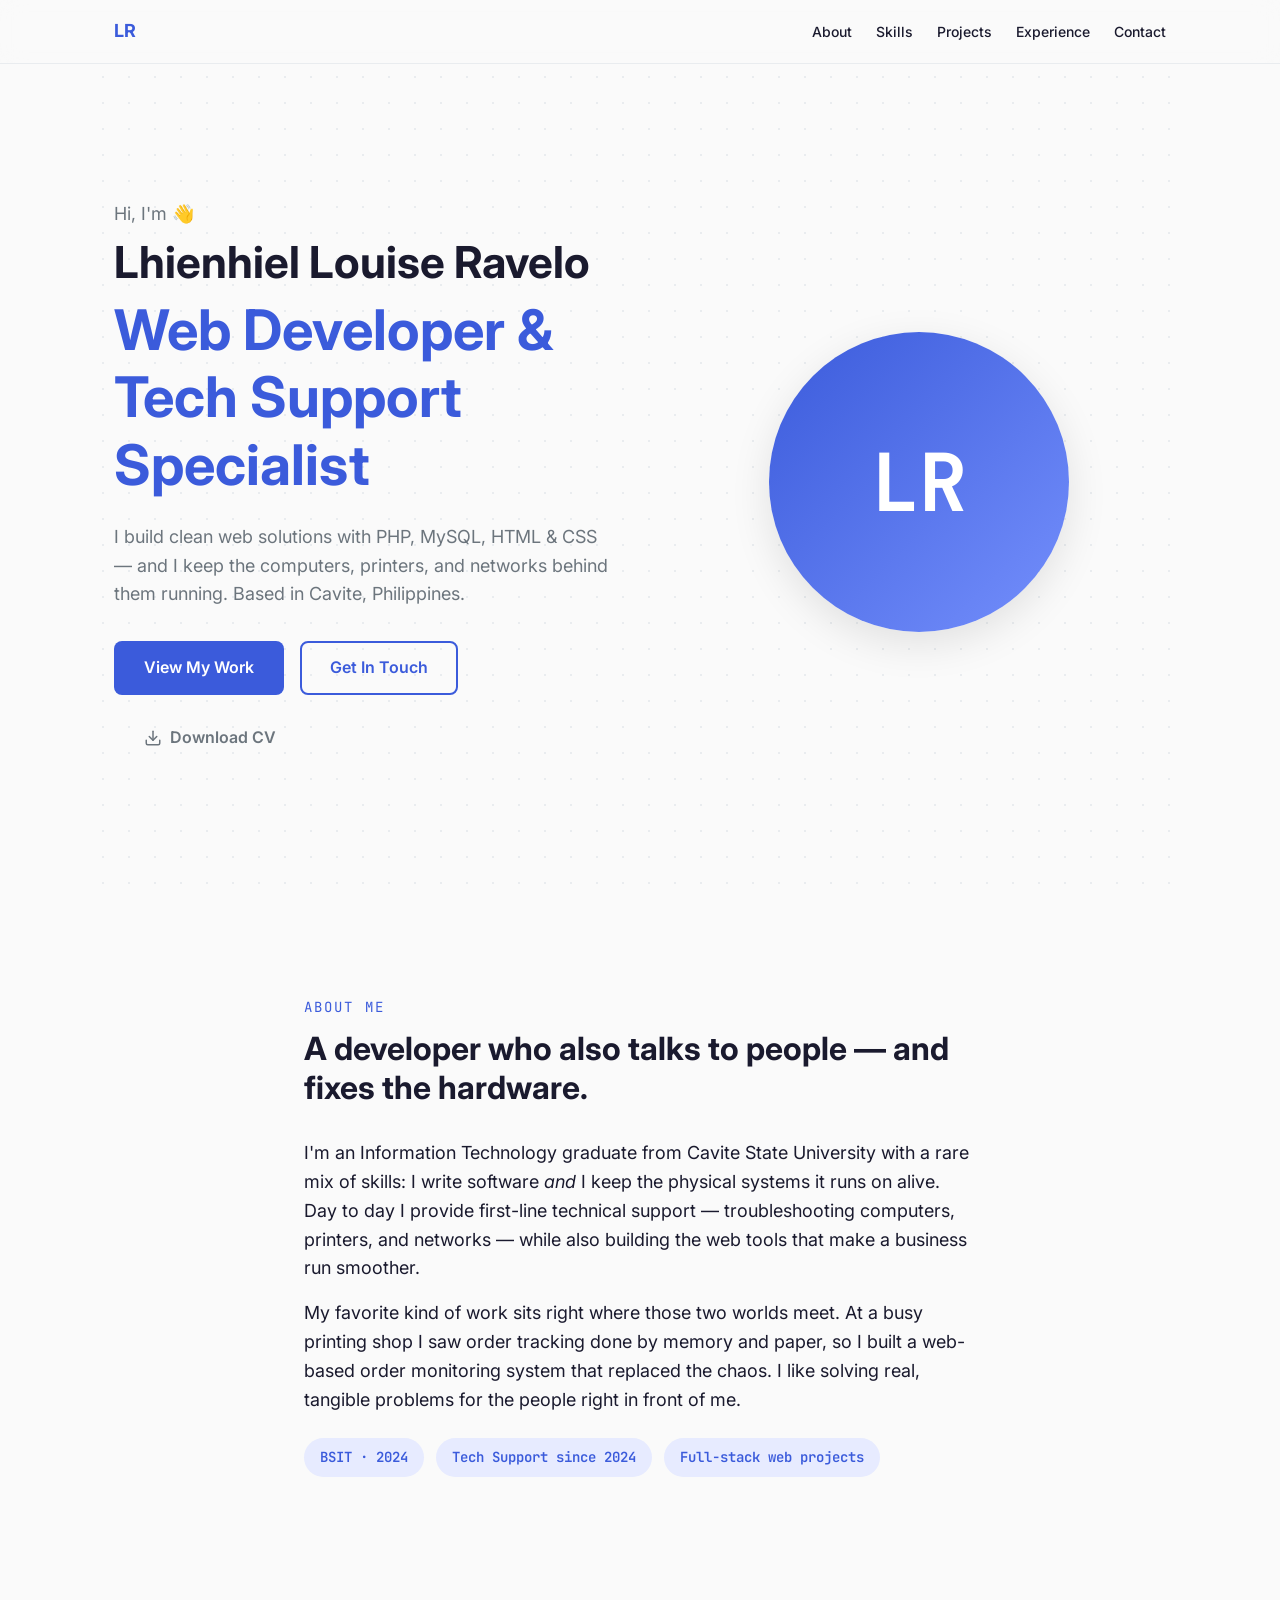
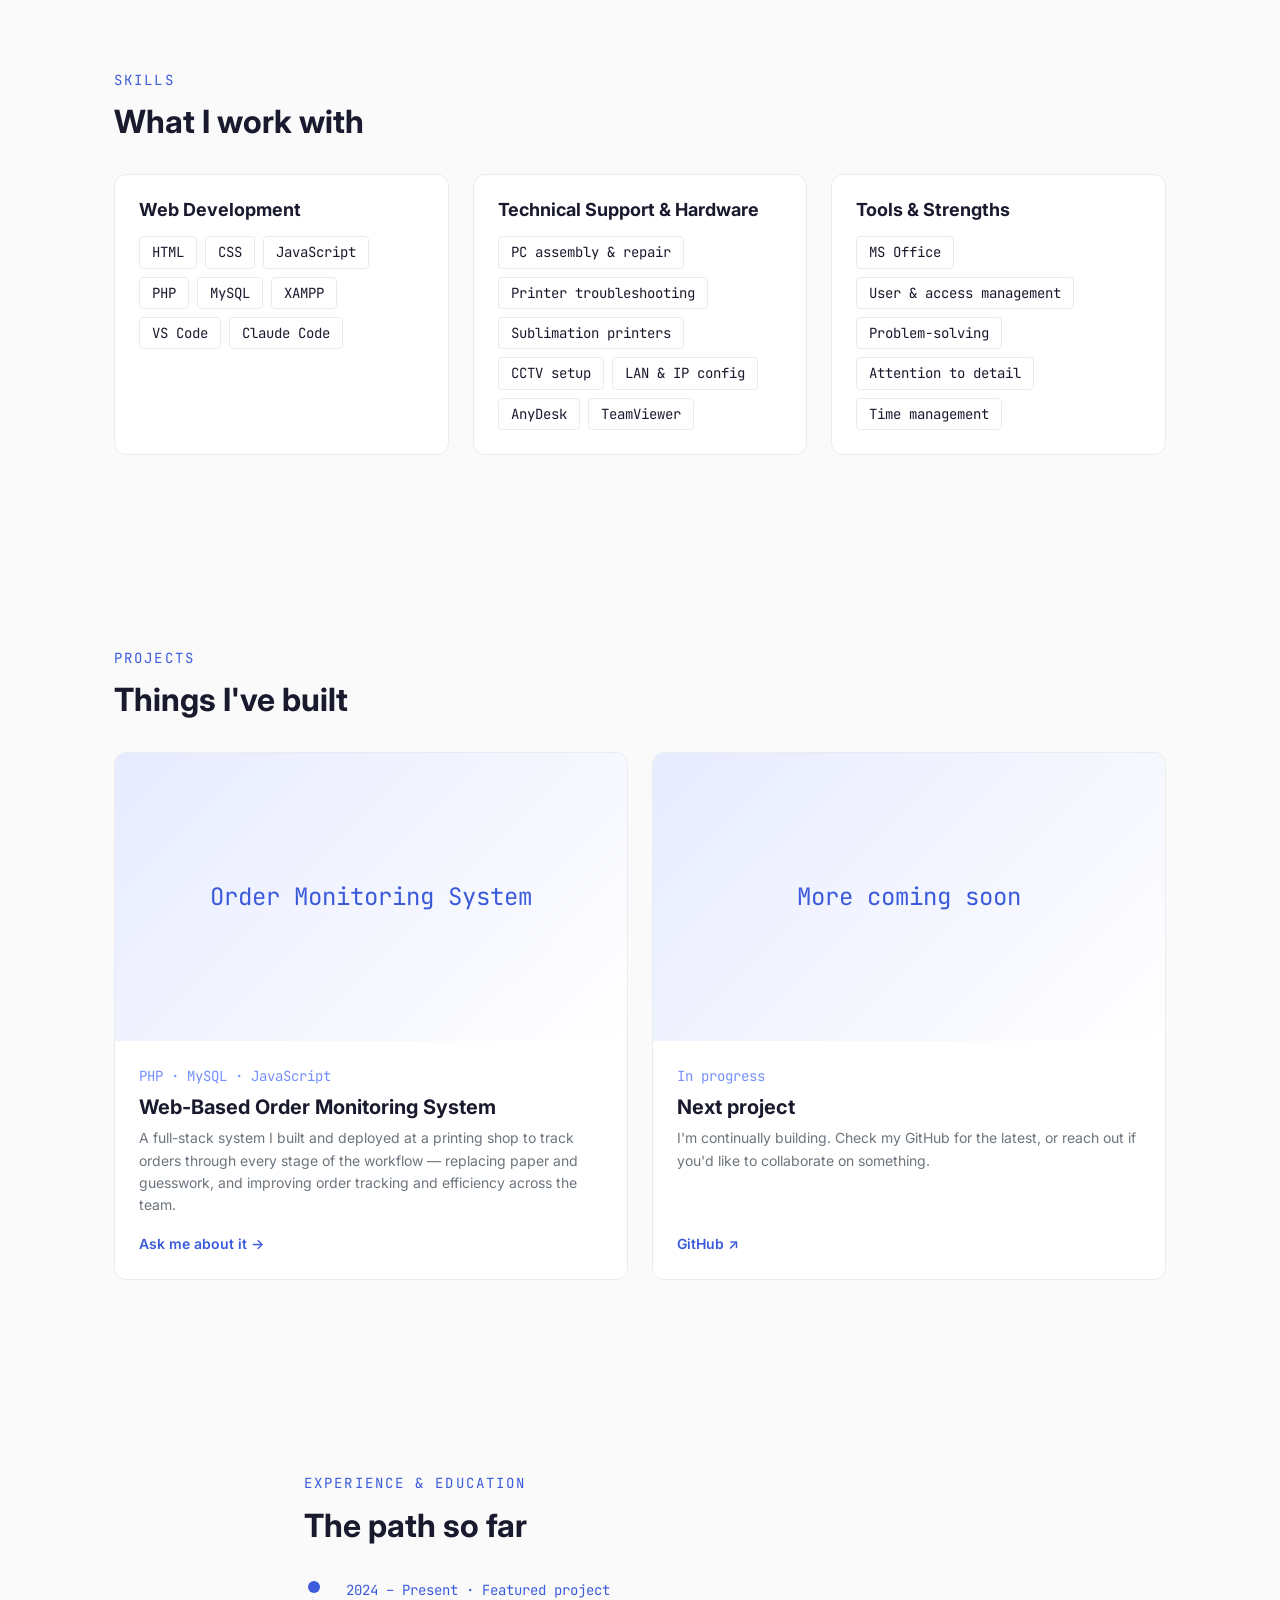
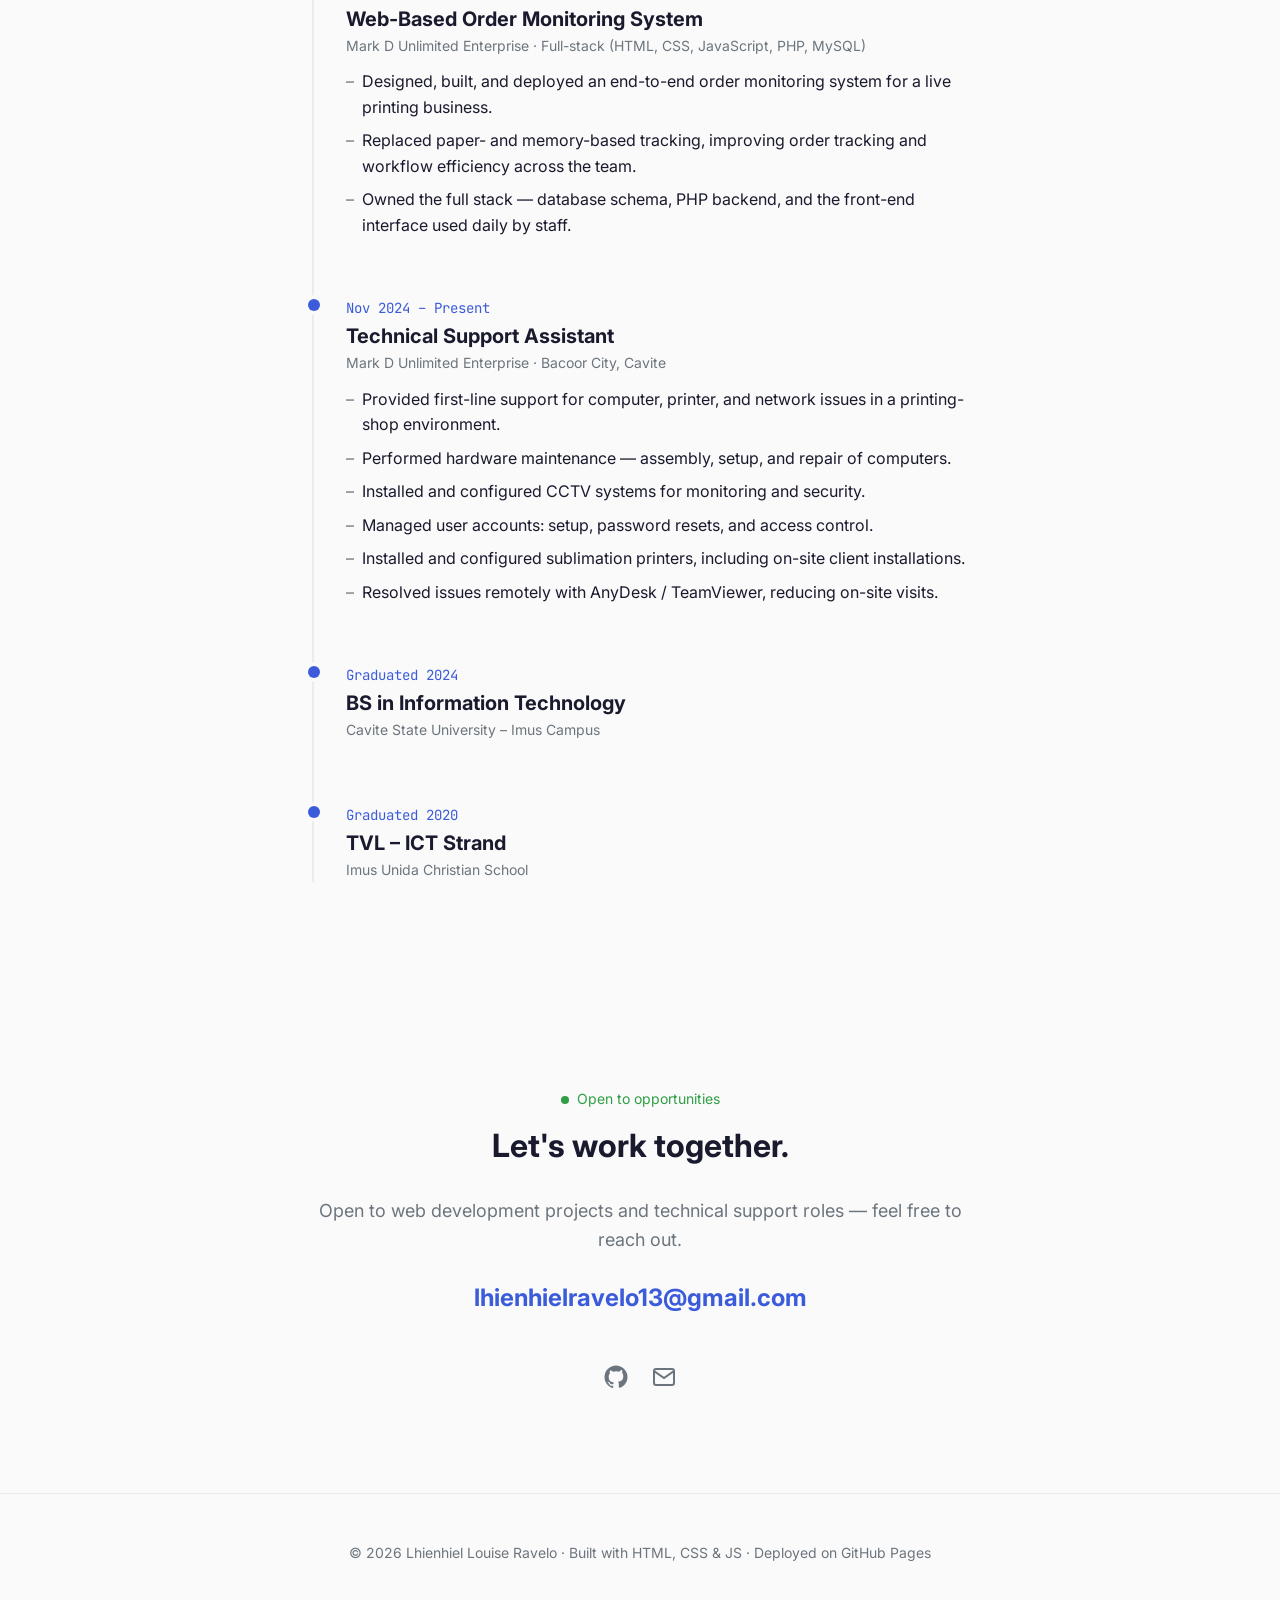
==== index.html @ b1a90b69 "Attribute OMS project to Mark D Unlimited; 'Featured' label" ====
<!DOCTYPE html>
<html lang="en">
<head>
  <meta charset="UTF-8" />
  <meta name="viewport" content="width=device-width, initial-scale=1.0" />
  <title>Lhienhiel Louise Ravelo — Web Developer &amp; Tech Support Specialist</title>
  <meta name="description" content="Lhienhiel Louise Ravelo — IT graduate, web developer, and technical support specialist based in Bacoor City, Cavite. I build web solutions with PHP &amp; MySQL and keep the hardware behind them running." />

  <!-- Open Graph -->
  <meta property="og:title" content="Lhienhiel Louise Ravelo — Web Developer &amp; Tech Support Specialist" />
  <meta property="og:description" content="I build clean web solutions with PHP &amp; MySQL — and fix the machines they run on." />
  <meta property="og:type" content="website" />

  <link rel="preconnect" href="https://fonts.googleapis.com" />
  <link rel="preconnect" href="https://fonts.gstatic.com" crossorigin />
  <link href="https://fonts.googleapis.com/css2?family=Inter:wght@400;500;600;700&family=JetBrains+Mono:wght@400;500&display=swap" rel="stylesheet" />

  <link rel="stylesheet" href="css/tokens.css" />
  <link rel="stylesheet" href="css/base.css" />
  <link rel="stylesheet" href="css/layout.css" />
  <link rel="stylesheet" href="css/components.css" />
</head>
<body>

  <!-- ============ NAV ============ -->
  <nav class="nav">
    <div class="container nav__inner">
      <a href="#top" class="nav__logo">LR</a>
      <button class="nav__toggle" aria-label="Toggle menu">&#9776;</button>
      <ul class="nav__links">
        <li><a href="#about">About</a></li>
        <li><a href="#skills">Skills</a></li>
        <li><a href="#projects">Projects</a></li>
        <li><a href="#experience">Experience</a></li>
        <li><a href="#contact">Contact</a></li>
      </ul>
    </div>
  </nav>

  <!-- ============ HERO ============ -->
  <header id="top">
    <div class="container hero">
      <div class="hero__text reveal">
        <p class="hero__greeting">Hi, I'm 👋</p>
        <h1 class="hero__name">Lhienhiel Louise Ravelo</h1>
        <h2 class="hero__role">Web Developer &amp; Tech Support Specialist</h2>
        <p class="hero__desc">
          I build clean web solutions with PHP, MySQL, HTML &amp; CSS — and I keep the
          computers, printers, and networks behind them running. Based in Cavite, Philippines.
        </p>
        <div class="hero__cta">
          <a href="#projects" class="btn btn--primary">View My Work</a>
          <a href="#contact" class="btn btn--secondary">Get In Touch</a>
          <a href="assets/Ravelo_CV.pdf" class="btn btn--ghost" download>
            <svg viewBox="0 0 24 24" width="18" height="18" fill="none" stroke="currentColor" stroke-width="2" stroke-linecap="round" stroke-linejoin="round" aria-hidden="true"><path d="M21 15v4a2 2 0 0 1-2 2H5a2 2 0 0 1-2-2v-4"/><polyline points="7 10 12 15 17 10"/><line x1="12" y1="15" x2="12" y2="3"/></svg>
            Download CV
          </a>
        </div>
      </div>
      <div class="hero__visual reveal">
        <div class="avatar" aria-hidden="true">LR</div>
      </div>
    </div>
  </header>

  <!-- ============ ABOUT ============ -->
  <section id="about" class="about">
    <div class="container container--narrow reveal">
      <span class="section-label">About Me</span>
      <h2 class="section-title">A developer who also talks to people — and fixes the hardware.</h2>
      <p>
        I'm an Information Technology graduate from Cavite State University with a rare mix of skills:
        I write software <em>and</em> I keep the physical systems it runs on alive. Day to day I provide
        first-line technical support — troubleshooting computers, printers, and networks — while also
        building the web tools that make a business run smoother.
      </p>
      <p>
        My favorite kind of work sits right where those two worlds meet. At a busy printing shop I saw order
        tracking done by memory and paper, so I built a web-based order monitoring system that replaced the
        chaos. I like solving real, tangible problems for the people right in front of me.
      </p>
      <div class="stat-row">
        <span class="stat-pill">BSIT · 2024</span>
        <span class="stat-pill">Tech Support since 2024</span>
        <span class="stat-pill">Full-stack web projects</span>
      </div>
    </div>
  </section>

  <!-- ============ SKILLS ============ -->
  <section id="skills">
    <div class="container reveal">
      <span class="section-label">Skills</span>
      <h2 class="section-title">What I work with</h2>
      <div class="grid-3">
        <div class="skill-card">
          <h3>Web Development</h3>
          <div class="skill-tags">
            <span class="skill-tag">HTML</span>
            <span class="skill-tag">CSS</span>
            <span class="skill-tag">JavaScript</span>
            <span class="skill-tag">PHP</span>
            <span class="skill-tag">MySQL</span>
            <span class="skill-tag">XAMPP</span>
            <span class="skill-tag">VS Code</span>
            <span class="skill-tag">Claude Code</span>
          </div>
        </div>
        <div class="skill-card">
          <h3>Technical Support &amp; Hardware</h3>
          <div class="skill-tags">
            <span class="skill-tag">PC assembly &amp; repair</span>
            <span class="skill-tag">Printer troubleshooting</span>
            <span class="skill-tag">Sublimation printers</span>
            <span class="skill-tag">CCTV setup</span>
            <span class="skill-tag">LAN &amp; IP config</span>
            <span class="skill-tag">AnyDesk</span>
            <span class="skill-tag">TeamViewer</span>
          </div>
        </div>
        <div class="skill-card">
          <h3>Tools &amp; Strengths</h3>
          <div class="skill-tags">
            <span class="skill-tag">MS Office</span>
            <span class="skill-tag">User &amp; access management</span>
            <span class="skill-tag">Problem-solving</span>
            <span class="skill-tag">Attention to detail</span>
            <span class="skill-tag">Time management</span>
          </div>
        </div>
      </div>
    </div>
  </section>

  <!-- ============ PROJECTS ============ -->
  <section id="projects">
    <div class="container reveal">
      <span class="section-label">Projects</span>
      <h2 class="section-title">Things I've built</h2>
      <div class="grid-2">
        <article class="project-card">
          <div class="project-card__banner">Order Monitoring System</div>
          <div class="project-card__body">
            <span class="project-card__tag">PHP · MySQL · JavaScript</span>
            <h3 class="project-card__title">Web-Based Order Monitoring System</h3>
            <p class="project-card__desc">
              A full-stack system I built and deployed at a printing shop to track orders through every
              stage of the workflow — replacing paper and guesswork, and improving order tracking and
              efficiency across the team.
            </p>
            <div class="project-card__links">
              <a href="#contact">Ask me about it →</a>
            </div>
          </div>
        </article>

        <article class="project-card">
          <div class="project-card__banner">More coming soon</div>
          <div class="project-card__body">
            <span class="project-card__tag">In progress</span>
            <h3 class="project-card__title">Next project</h3>
            <p class="project-card__desc">
              I'm continually building. Check my GitHub for the latest, or reach out if you'd like to
              collaborate on something.
            </p>
            <div class="project-card__links">
              <a href="https://github.com/GitRavz" target="_blank" rel="noopener">GitHub ↗</a>
            </div>
          </div>
        </article>
      </div>
    </div>
  </section>

  <!-- ============ EXPERIENCE ============ -->
  <section id="experience">
    <div class="container container--narrow reveal">
      <span class="section-label">Experience &amp; Education</span>
      <h2 class="section-title">The path so far</h2>
      <div class="timeline">
        <div class="timeline__item">
          <span class="timeline__meta">2024 – Present · Featured project</span>
          <h3 class="timeline__title">Web-Based Order Monitoring System</h3>
          <p class="timeline__place">Mark D Unlimited Enterprise · Full-stack (HTML, CSS, JavaScript, PHP, MySQL)</p>
          <ul>
            <li>Designed, built, and deployed an end-to-end order monitoring system for a live printing business.</li>
            <li>Replaced paper- and memory-based tracking, improving order tracking and workflow efficiency across the team.</li>
            <li>Owned the full stack — database schema, PHP backend, and the front-end interface used daily by staff.</li>
          </ul>
        </div>
        <div class="timeline__item">
          <span class="timeline__meta">Nov 2024 – Present</span>
          <h3 class="timeline__title">Technical Support Assistant</h3>
          <p class="timeline__place">Mark D Unlimited Enterprise · Bacoor City, Cavite</p>
          <ul>
            <li>Provided first-line support for computer, printer, and network issues in a printing-shop environment.</li>
            <li>Performed hardware maintenance — assembly, setup, and repair of computers.</li>
            <li>Installed and configured CCTV systems for monitoring and security.</li>
            <li>Managed user accounts: setup, password resets, and access control.</li>
            <li>Installed and configured sublimation printers, including on-site client installations.</li>
            <li>Resolved issues remotely with AnyDesk / TeamViewer, reducing on-site visits.</li>
          </ul>
        </div>
        <div class="timeline__item">
          <span class="timeline__meta">Graduated 2024</span>
          <h3 class="timeline__title">BS in Information Technology</h3>
          <p class="timeline__place">Cavite State University – Imus Campus</p>
        </div>
        <div class="timeline__item">
          <span class="timeline__meta">Graduated 2020</span>
          <h3 class="timeline__title">TVL – ICT Strand</h3>
          <p class="timeline__place">Imus Unida Christian School</p>
        </div>
      </div>
    </div>
  </section>

  <!-- ============ CONTACT ============ -->
  <section id="contact" class="contact">
    <div class="container container--narrow reveal">
      <span class="available-badge">Open to opportunities</span>
      <h2 class="section-title">Let's work together.</h2>
      <p style="color: var(--color-text-muted); font-size: var(--text-lg);">
        Open to web development projects and technical support roles — feel free to reach out.
      </p>
      <a href="mailto:lhienhielravelo13@gmail.com" class="contact__email">lhienhielravelo13@gmail.com</a>
      <div class="social-row">
        <a href="https://github.com/GitRavz" target="_blank" rel="noopener" aria-label="GitHub">
          <svg viewBox="0 0 24 24" fill="currentColor"><path d="M12 .5C5.7.5.5 5.7.5 12c0 5.1 3.3 9.4 7.9 10.9.6.1.8-.2.8-.5v-1.7c-3.2.7-3.9-1.5-3.9-1.5-.5-1.3-1.3-1.7-1.3-1.7-1.1-.7.1-.7.1-.7 1.2.1 1.8 1.2 1.8 1.2 1 1.8 2.7 1.3 3.4 1 .1-.8.4-1.3.7-1.6-2.6-.3-5.3-1.3-5.3-5.7 0-1.3.5-2.3 1.2-3.1-.1-.3-.5-1.5.1-3.1 0 0 1-.3 3.3 1.2a11.5 11.5 0 0 1 6 0C17 4.6 18 4.9 18 4.9c.6 1.6.2 2.8.1 3.1.8.8 1.2 1.8 1.2 3.1 0 4.4-2.7 5.4-5.3 5.7.4.4.8 1.1.8 2.2v3.3c0 .3.2.6.8.5 4.6-1.5 7.9-5.8 7.9-10.9C23.5 5.7 18.3.5 12 .5z"/></svg>
        </a>
        <a href="mailto:lhienhielravelo13@gmail.com" aria-label="Email">
          <svg viewBox="0 0 24 24" fill="none" stroke="currentColor" stroke-width="2"><rect x="2" y="4" width="20" height="16" rx="2"/><path d="m2 6 10 7 10-7"/></svg>
        </a>
      </div>
    </div>
  </section>

  <!-- ============ FOOTER ============ -->
  <footer class="footer">
    <div class="container">
      © <span id="year">2026</span> Lhienhiel Louise Ravelo · Built with HTML, CSS &amp; JS · Deployed on GitHub Pages
    </div>
  </footer>

  <script src="js/main.js"></script>
</body>
</html>
---- css/tokens.css ----
:root {
  /* Primary – trustworthy slate blue */
  --color-primary:       #3B5BDB;
  --color-primary-light: #748FFC;
  --color-primary-dim:   #E7EBFF;

  /* Neutrals */
  --color-bg:            #FAFAFA;
  --color-surface:       #FFFFFF;
  --color-border:        #E9ECEF;
  --color-text:          #1A1A2E;
  --color-text-muted:    #6C757D;

  /* Accent – warm amber */
  --color-accent:        #F59F00;

  /* Status */
  --color-success:       #2F9E44;
  --color-error:         #E03131;

  /* Fonts */
  --font-sans:  'Inter', system-ui, sans-serif;
  --font-mono:  'JetBrains Mono', 'Courier New', monospace;

  /* Type scale */
  --text-xs:    0.75rem;
  --text-sm:    0.875rem;
  --text-base:  1rem;
  --text-lg:    1.125rem;
  --text-xl:    1.25rem;
  --text-2xl:   1.5rem;
  --text-3xl:   2rem;
  --text-4xl:   2.75rem;
  --text-5xl:   3.5rem;

  --font-weight-normal:   400;
  --font-weight-medium:   500;
  --font-weight-semibold: 600;
  --font-weight-bold:     700;

  --leading-tight:   1.2;
  --leading-normal:  1.6;
  --leading-relaxed: 1.8;

  /* Spacing */
  --space-1:  0.25rem;
  --space-2:  0.5rem;
  --space-3:  0.75rem;
  --space-4:  1rem;
  --space-6:  1.5rem;
  --space-8:  2rem;
  --space-12: 3rem;
  --space-16: 4rem;
  --space-24: 6rem;
  --space-32: 8rem;

  /* Radius */
  --radius-sm:   4px;
  --radius-md:   8px;
  --radius-lg:   12px;
  --radius-xl:   20px;
  --radius-full: 9999px;

  /* Shadows */
  --shadow-sm:   0 1px 3px rgba(0,0,0,0.06), 0 1px 2px rgba(0,0,0,0.04);
  --shadow-md:   0 4px 16px rgba(0,0,0,0.08);
  --shadow-lg:   0 12px 40px rgba(0,0,0,0.10);
  --shadow-card: 0 2px 12px rgba(59,91,219,0.07);
}
---- css/base.css ----
*, *::before, *::after { box-sizing: border-box; margin: 0; padding: 0; }

html { scroll-behavior: smooth; }

body {
  font-family: var(--font-sans);
  font-size: var(--text-base);
  line-height: var(--leading-normal);
  color: var(--color-text);
  background: var(--color-bg);
  -webkit-font-smoothing: antialiased;
}

img { max-width: 100%; display: block; }

a { color: var(--color-primary); text-decoration: none; }
a:hover { color: var(--color-primary-light); }

h1, h2, h3 { line-height: var(--leading-tight); font-weight: var(--font-weight-bold); }

ul { list-style: none; }

:focus-visible {
  outline: 2px solid var(--color-primary);
  outline-offset: 3px;
  border-radius: var(--radius-sm);
}

/* Section rhythm — whitespace is the design */
section { padding-block: var(--space-24); }
@media (max-width: 768px) { section { padding-block: var(--space-16); } }

.section-label {
  font-family: var(--font-mono);
  font-size: var(--text-sm);
  color: var(--color-primary);
  letter-spacing: 0.15em;
  text-transform: uppercase;
  display: block;
  margin-bottom: var(--space-3);
}

.section-title {
  font-size: var(--text-3xl);
  margin-bottom: var(--space-8);
}

/* Scroll-reveal base state */
.reveal {
  opacity: 0;
  transform: translateY(20px);
  transition: opacity 0.6s ease, transform 0.6s ease;
}
.reveal.is-visible { opacity: 1; transform: translateY(0); }

@media (prefers-reduced-motion: reduce) {
  html { scroll-behavior: auto; }
  .reveal { opacity: 1; transform: none; transition: none; }
}
---- css/layout.css ----
.container {
  width: 100%;
  max-width: 1100px;
  margin-inline: auto;
  padding-inline: var(--space-6);
}
.container--narrow { max-width: 720px; }

/* ---- Navigation ---- */
.nav {
  position: sticky;
  top: 0;
  z-index: 100;
  height: 64px;
  background: rgba(250,250,250,0.85);
  backdrop-filter: blur(12px);
  -webkit-backdrop-filter: blur(12px);
  border-bottom: 1px solid var(--color-border);
}
.nav__inner {
  height: 100%;
  display: flex;
  align-items: center;
  justify-content: space-between;
}
.nav__logo {
  font-weight: var(--font-weight-bold);
  color: var(--color-primary);
  font-size: var(--text-lg);
}
.nav__links { display: flex; align-items: center; gap: var(--space-6); }
.nav__links a {
  color: var(--color-text);
  font-size: var(--text-sm);
  font-weight: var(--font-weight-medium);
  padding-bottom: 2px;
  border-bottom: 2px solid transparent;
}
.nav__links a:hover { color: var(--color-primary); }

.nav__toggle {
  display: none;
  background: none;
  border: none;
  cursor: pointer;
  font-size: var(--text-2xl);
  color: var(--color-text);
}

@media (max-width: 768px) {
  .nav__toggle { display: block; }
  .nav__links {
    position: fixed;
    inset: 64px 0 auto 0;
    flex-direction: column;
    gap: var(--space-6);
    padding: var(--space-8);
    background: var(--color-bg);
    border-bottom: 1px solid var(--color-border);
    transform: translateY(-120%);
    transition: transform 0.3s ease;
  }
  .nav__links.is-open { transform: translateY(0); }
}

/* ---- Hero ---- */
.hero {
  display: grid;
  grid-template-columns: 1fr 1fr;
  gap: var(--space-16);
  align-items: center;
  min-height: calc(100vh - 64px);
  background-image: radial-gradient(var(--color-border) 1px, transparent 1px);
  background-size: 26px 26px;
}
@media (max-width: 768px) {
  .hero { grid-template-columns: 1fr; gap: var(--space-8); text-align: center; }
}

/* ---- Grids ---- */
.grid-2 {
  display: grid;
  grid-template-columns: repeat(2, 1fr);
  gap: var(--space-6);
}
.grid-3 {
  display: grid;
  grid-template-columns: repeat(3, 1fr);
  gap: var(--space-6);
}
@media (max-width: 768px) {
  .grid-2, .grid-3 { grid-template-columns: 1fr; }
}
---- css/components.css ----
/* ---- Buttons ---- */
.btn {
  display: inline-flex;
  align-items: center;
  gap: var(--space-2);
  padding: 12px 28px;
  border-radius: var(--radius-md);
  font-size: var(--text-base);
  font-weight: var(--font-weight-semibold);
  font-family: var(--font-sans);
  cursor: pointer;
  transition: background 0.2s ease, transform 0.2s ease, box-shadow 0.2s ease;
  border: 2px solid transparent;
}
.btn--primary { background: var(--color-primary); color: #fff; }
.btn--primary:hover { background: var(--color-primary-light); color: #fff; transform: translateY(-2px); }
.btn--secondary { border-color: var(--color-primary); color: var(--color-primary); background: transparent; }
.btn--secondary:hover { background: var(--color-primary-dim); color: var(--color-primary); }
.btn--ghost { color: var(--color-text-muted); background: transparent; }
.btn--ghost:hover { color: var(--color-primary); background: var(--color-primary-dim); }

/* ---- Hero text ---- */
.hero__greeting { font-size: var(--text-lg); color: var(--color-text-muted); margin-bottom: var(--space-2); }
.hero__name { font-size: var(--text-4xl); color: var(--color-text); margin-bottom: var(--space-2); }
.hero__role { font-size: var(--text-5xl); color: var(--color-primary); line-height: var(--leading-tight); margin-bottom: var(--space-6); }
.hero__desc { font-size: var(--text-lg); color: var(--color-text-muted); max-width: 46ch; margin-bottom: var(--space-8); }
.hero__cta { display: flex; gap: var(--space-4); flex-wrap: wrap; }
@media (max-width: 768px) {
  .hero__name { font-size: var(--text-3xl); }
  .hero__role { font-size: var(--text-4xl); }
  .hero__desc { margin-inline: auto; }
  .hero__cta { justify-content: center; }
}

/* Hero visual — monogram avatar */
.hero__visual { display: flex; justify-content: center; }
.avatar {
  width: 300px; height: 300px;
  border-radius: var(--radius-full);
  background: linear-gradient(135deg, var(--color-primary), var(--color-primary-light));
  display: grid; place-items: center;
  color: #fff; font-size: 5rem; font-weight: var(--font-weight-bold);
  box-shadow: var(--shadow-lg);
  font-family: var(--font-mono);
}

/* ---- About ---- */
.about p { margin-bottom: var(--space-4); color: var(--color-text); font-size: var(--text-lg); }
.stat-row { display: flex; gap: var(--space-3); flex-wrap: wrap; margin-top: var(--space-6); }
.stat-pill {
  display: inline-flex;
  gap: var(--space-2);
  padding: var(--space-2) var(--space-4);
  background: var(--color-primary-dim);
  color: var(--color-primary);
  border-radius: var(--radius-full);
  font-size: var(--text-sm);
  font-weight: var(--font-weight-semibold);
  font-family: var(--font-mono);
}

/* ---- Skills ---- */
.skill-card {
  background: var(--color-surface);
  border: 1px solid var(--color-border);
  border-radius: var(--radius-lg);
  padding: var(--space-6);
}
.skill-card h3 { font-size: var(--text-lg); margin-bottom: var(--space-4); }
.skill-tags { display: flex; flex-wrap: wrap; gap: var(--space-2); }
.skill-tag {
  padding: var(--space-1) var(--space-3);
  background: var(--color-surface);
  border: 1px solid var(--color-border);
  border-radius: var(--radius-sm);
  font-size: var(--text-sm);
  font-family: var(--font-mono);
  color: var(--color-text);
  transition: border-color 0.2s ease, color 0.2s ease;
}
.skill-tag:hover { border-color: var(--color-primary); color: var(--color-primary); }

/* ---- Projects ---- */
.project-card {
  background: var(--color-surface);
  border: 1px solid var(--color-border);
  border-radius: var(--radius-lg);
  overflow: hidden;
  transition: box-shadow 0.2s ease, transform 0.2s ease;
  display: flex; flex-direction: column;
}
.project-card:hover { box-shadow: var(--shadow-card); transform: translateY(-3px); }
.project-card__banner {
  aspect-ratio: 16 / 9;
  background: linear-gradient(135deg, var(--color-primary-dim), #fff);
  display: grid; place-items: center;
  font-family: var(--font-mono);
  color: var(--color-primary);
  font-size: var(--text-2xl);
}
.project-card__body { padding: var(--space-6); display: flex; flex-direction: column; gap: var(--space-2); flex: 1; }
.project-card__tag { font-family: var(--font-mono); font-size: var(--text-sm); color: var(--color-primary-light); }
.project-card__title { font-size: var(--text-xl); }
.project-card__desc { font-size: var(--text-sm); color: var(--color-text-muted); flex: 1; }
.project-card__links { display: flex; gap: var(--space-4); margin-top: var(--space-2); font-size: var(--text-sm); font-weight: var(--font-weight-semibold); }

/* ---- Timeline ---- */
.timeline { border-left: 2px solid var(--color-border); padding-left: var(--space-8); margin-left: var(--space-2); }
.timeline__item { position: relative; padding-bottom: var(--space-12); }
.timeline__item:last-child { padding-bottom: 0; }
.timeline__item::before {
  content: '';
  position: absolute;
  left: calc(-1 * var(--space-8) - 6px);
  top: 4px;
  width: 12px; height: 12px;
  background: var(--color-primary);
  border-radius: var(--radius-full);
  box-shadow: 0 0 0 4px var(--color-bg);
}
.timeline__meta { font-family: var(--font-mono); font-size: var(--text-sm); color: var(--color-primary); }
.timeline__title { font-size: var(--text-xl); margin: var(--space-1) 0; }
.timeline__place { color: var(--color-text-muted); font-size: var(--text-sm); margin-bottom: var(--space-3); }
.timeline__item ul li { position: relative; padding-left: var(--space-4); color: var(--color-text); margin-bottom: var(--space-2); font-size: var(--text-base); }
.timeline__item ul li::before { content: '–'; position: absolute; left: 0; color: var(--color-text-muted); }

/* ---- Contact ---- */
.contact { text-align: center; }
.contact__email {
  display: inline-block;
  margin: var(--space-6) 0;
  font-size: var(--text-2xl);
  font-weight: var(--font-weight-bold);
}
.available-badge {
  display: inline-flex;
  align-items: center;
  gap: var(--space-2);
  font-size: var(--text-sm);
  color: var(--color-success);
  margin-bottom: var(--space-4);
}
.available-badge::before {
  content: '';
  width: 8px; height: 8px;
  background: var(--color-success);
  border-radius: 50%;
  animation: pulse 2s infinite;
}
@keyframes pulse {
  0% { box-shadow: 0 0 0 0 rgba(47,158,68,0.5); }
  70% { box-shadow: 0 0 0 8px rgba(47,158,68,0); }
  100% { box-shadow: 0 0 0 0 rgba(47,158,68,0); }
}
.social-row { display: flex; justify-content: center; gap: var(--space-6); margin-top: var(--space-6); }
.social-row a { color: var(--color-text-muted); transition: color 0.2s ease; }
.social-row a:hover { color: var(--color-primary); }
.social-row svg { width: 24px; height: 24px; }

/* ---- Footer ---- */
.footer {
  text-align: center;
  font-size: var(--text-sm);
  color: var(--color-text-muted);
  padding-block: var(--space-12);
  border-top: 1px solid var(--color-border);
}
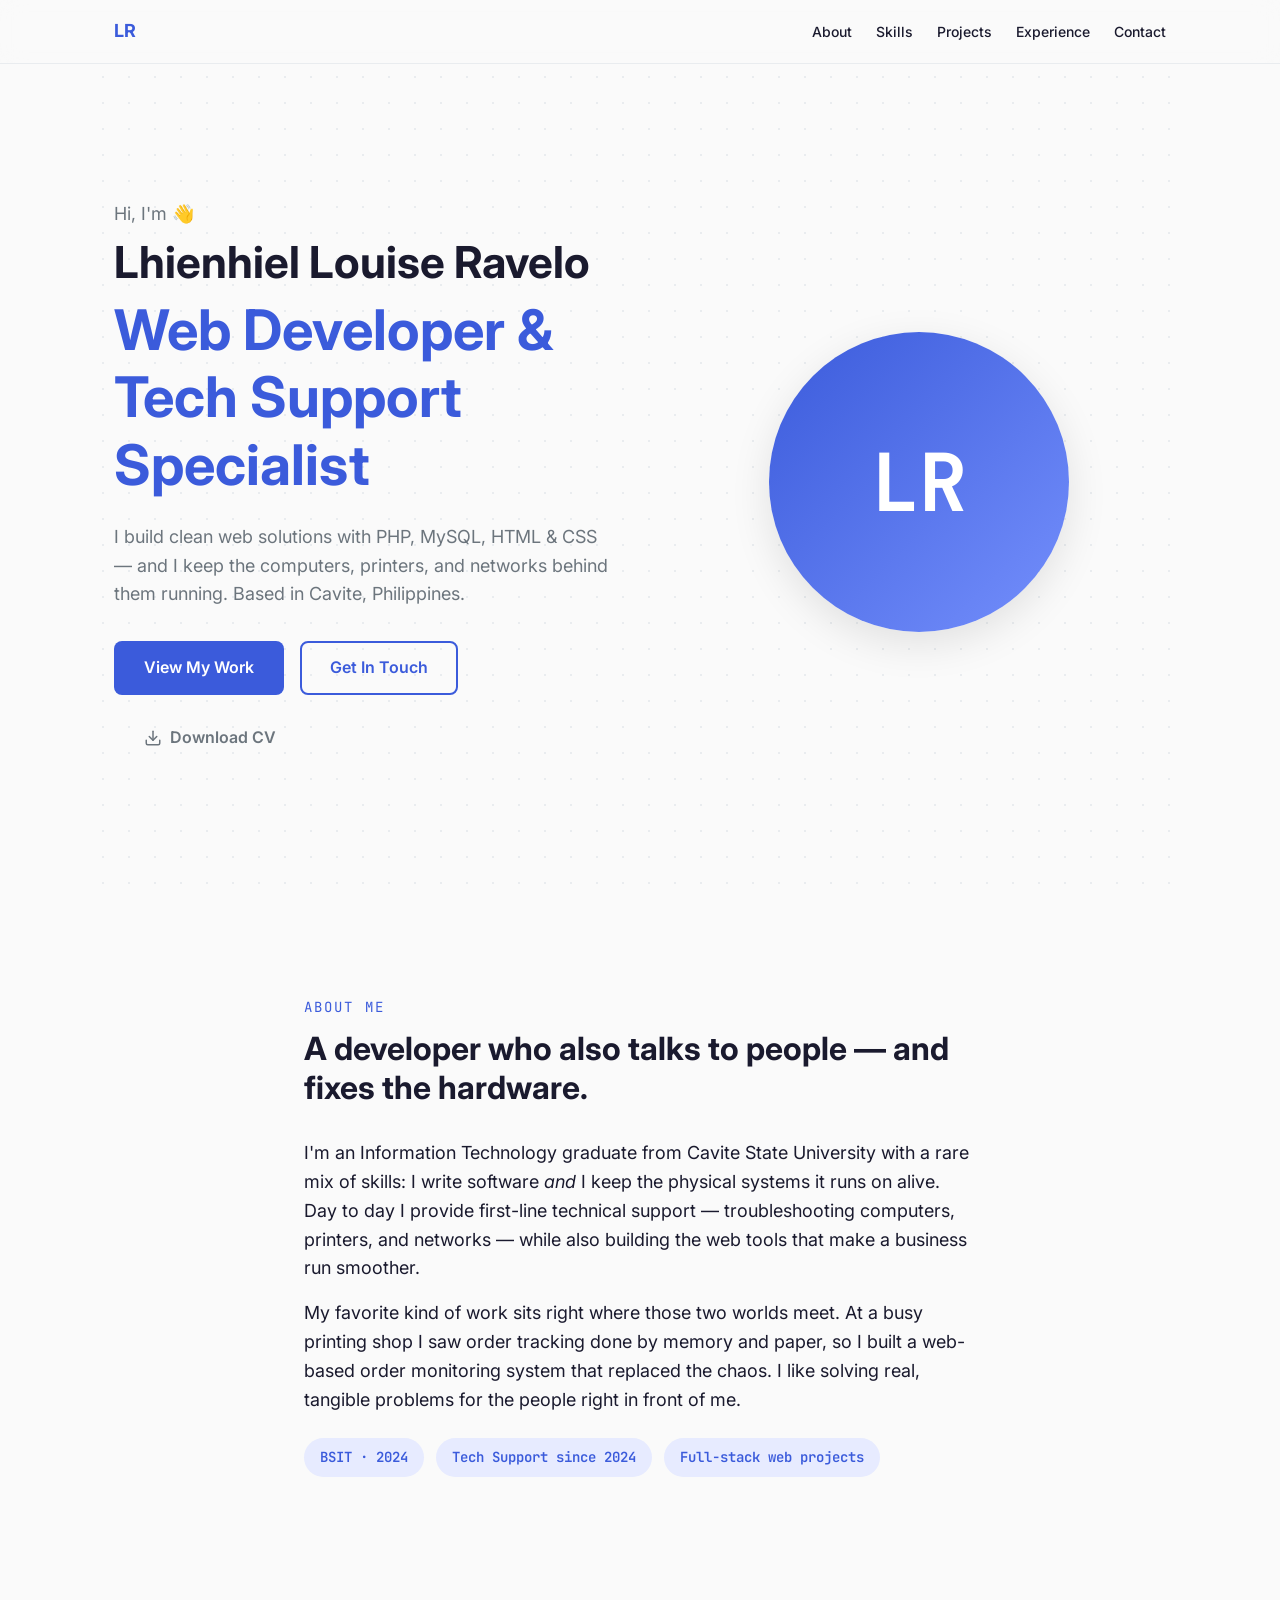
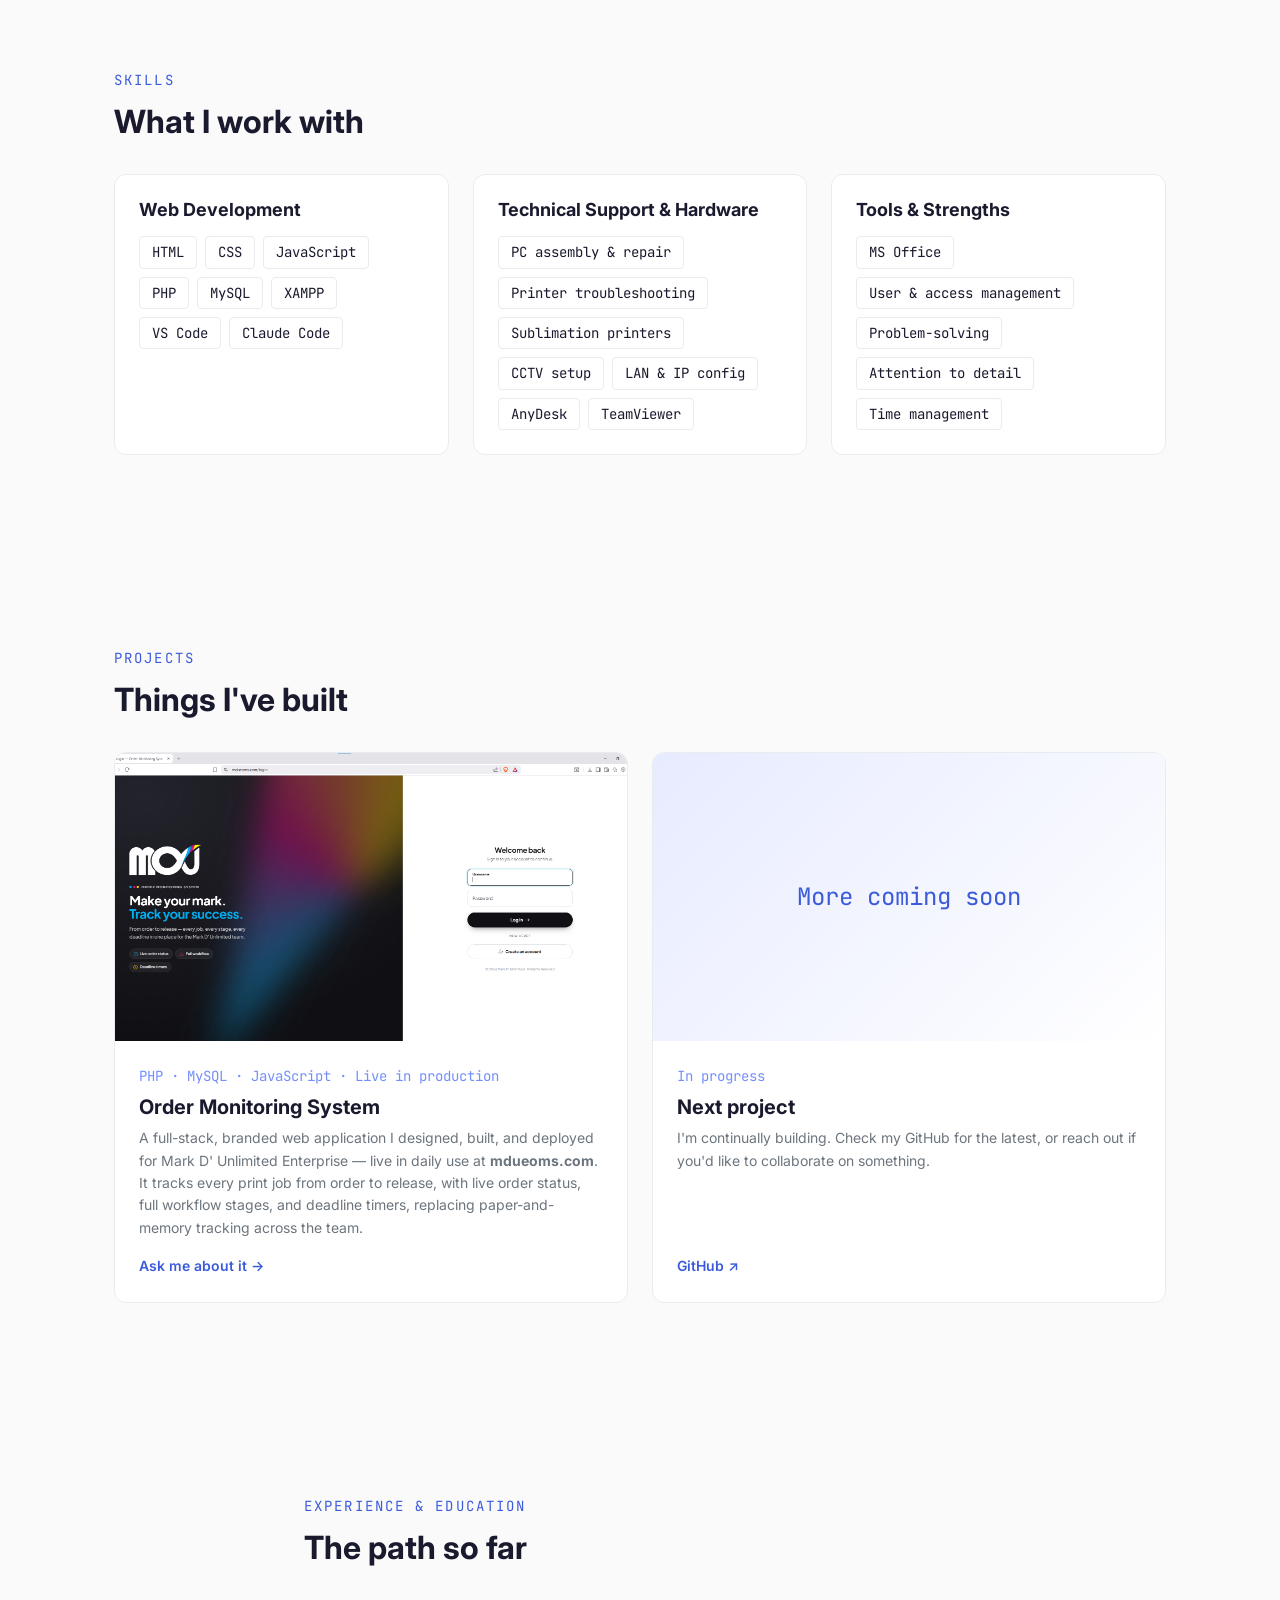
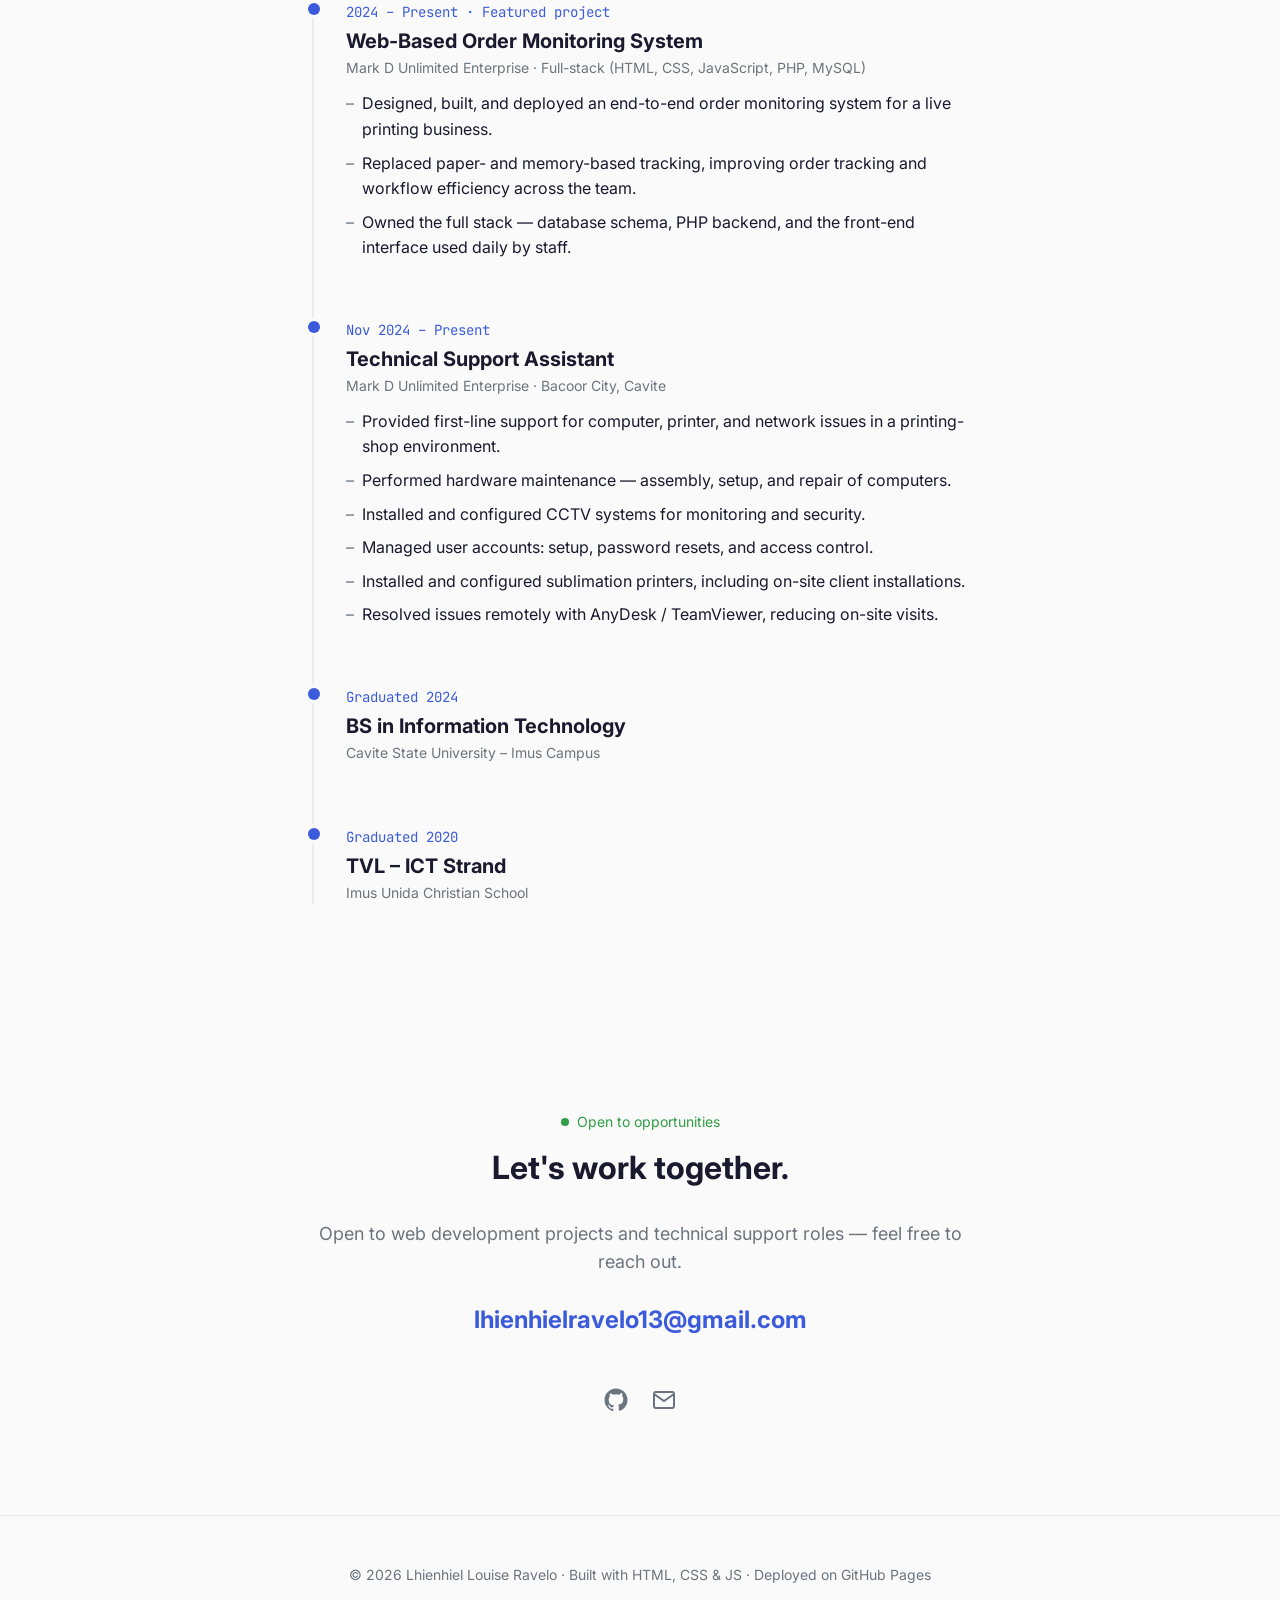
==== commit ca8a43f5: "Feature real OMS login screenshot on project card" ====
--- a/index.html
+++ b/index.html
@@ -139,14 +139,17 @@
       <h2 class="section-title">Things I've built</h2>
       <div class="grid-2">
         <article class="project-card">
-          <div class="project-card__banner">Order Monitoring System</div>
+          <div class="project-card__banner">
+            <img src="assets/oms-login.png" alt="Login screen of the Mark D' Unlimited Order Monitoring System" loading="lazy" />
+          </div>
           <div class="project-card__body">
-            <span class="project-card__tag">PHP · MySQL · JavaScript</span>
-            <h3 class="project-card__title">Web-Based Order Monitoring System</h3>
+            <span class="project-card__tag">PHP · MySQL · JavaScript · Live in production</span>
+            <h3 class="project-card__title">Order Monitoring System</h3>
             <p class="project-card__desc">
-              A full-stack system I built and deployed at a printing shop to track orders through every
-              stage of the workflow — replacing paper and guesswork, and improving order tracking and
-              efficiency across the team.
+              A full-stack, branded web application I designed, built, and deployed for Mark D' Unlimited
+              Enterprise — live in daily use at <strong>mdueoms.com</strong>. It tracks every print job from
+              order to release, with live order status, full workflow stages, and deadline timers, replacing
+              paper-and-memory tracking across the team.
             </p>
             <div class="project-card__links">
               <a href="#contact">Ask me about it →</a>
--- a/css/components.css
+++ b/css/components.css
@@ -97,6 +97,12 @@
   font-family: var(--font-mono);
   color: var(--color-primary);
   font-size: var(--text-2xl);
+  overflow: hidden;
+}
+.project-card__banner img {
+  width: 100%; height: 100%;
+  object-fit: cover;
+  object-position: top center;
 }
 .project-card__body { padding: var(--space-6); display: flex; flex-direction: column; gap: var(--space-2); flex: 1; }
 .project-card__tag { font-family: var(--font-mono); font-size: var(--text-sm); color: var(--color-primary-light); }
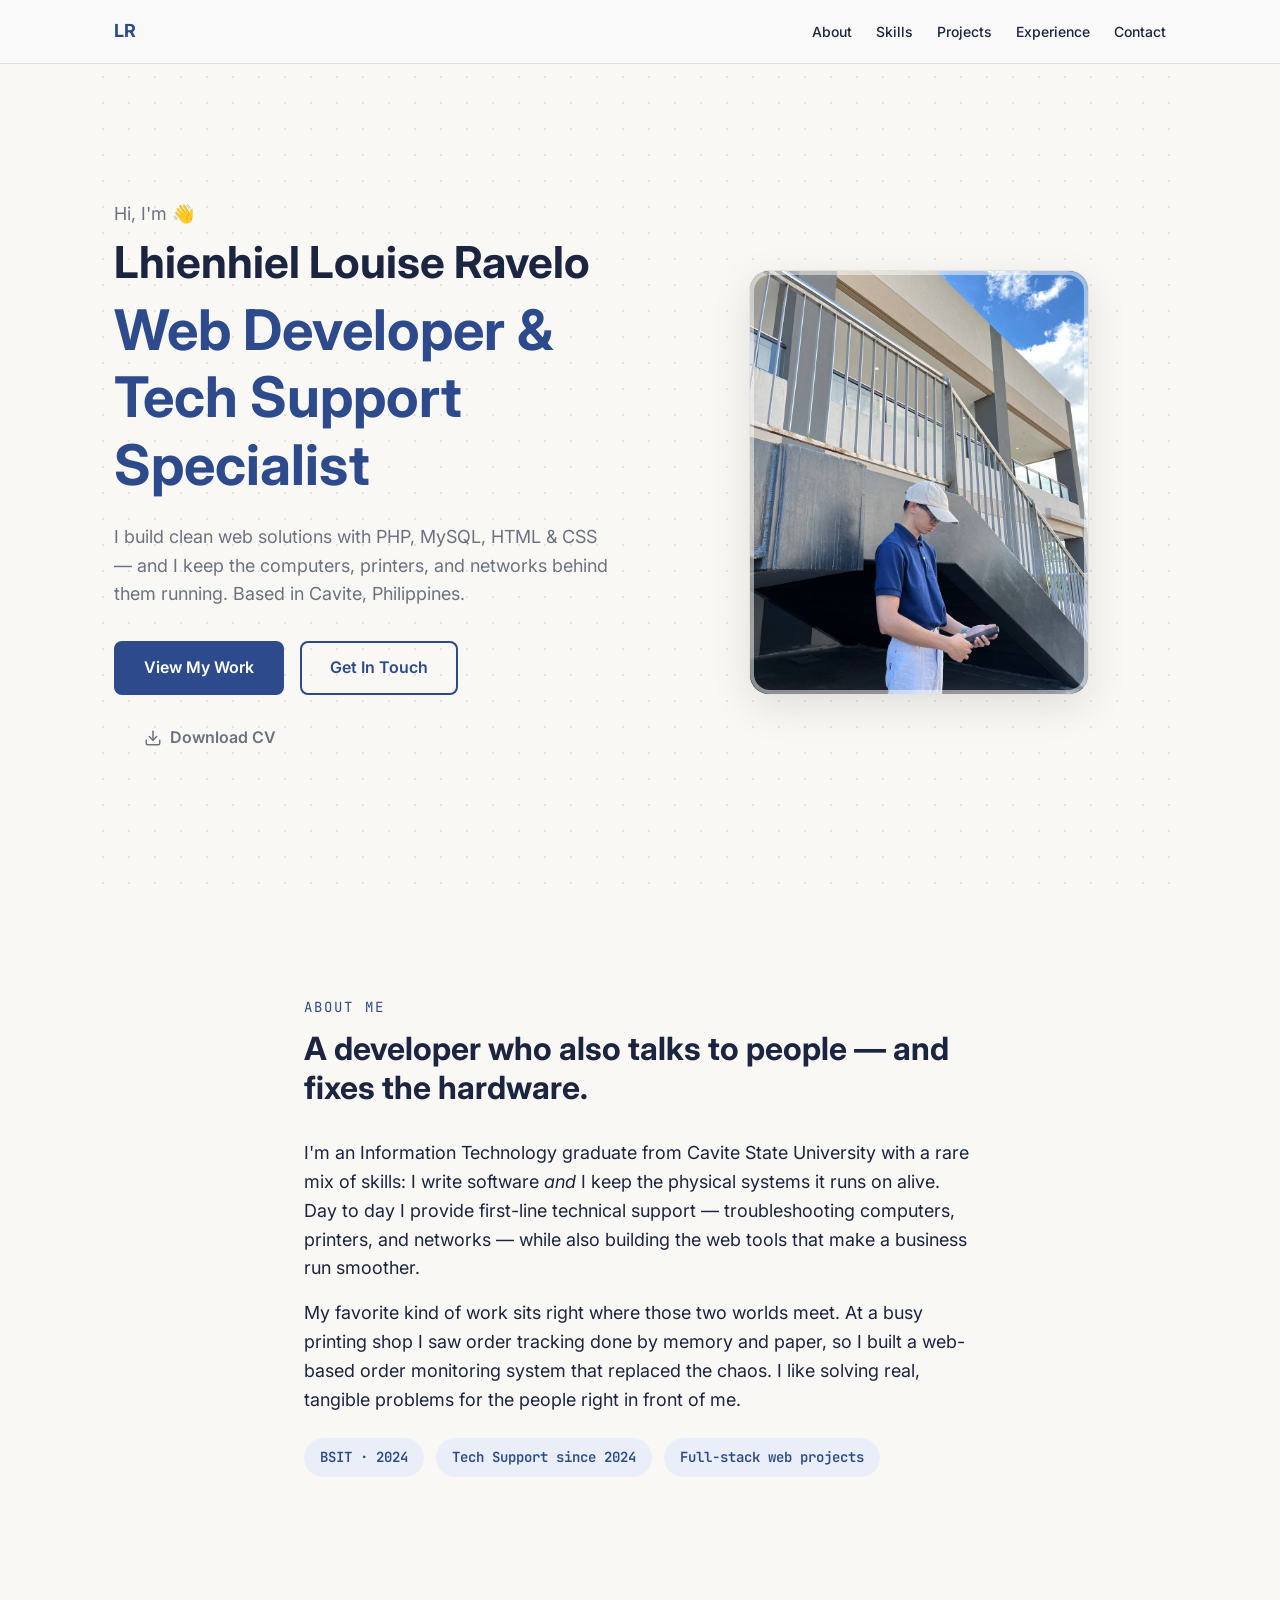
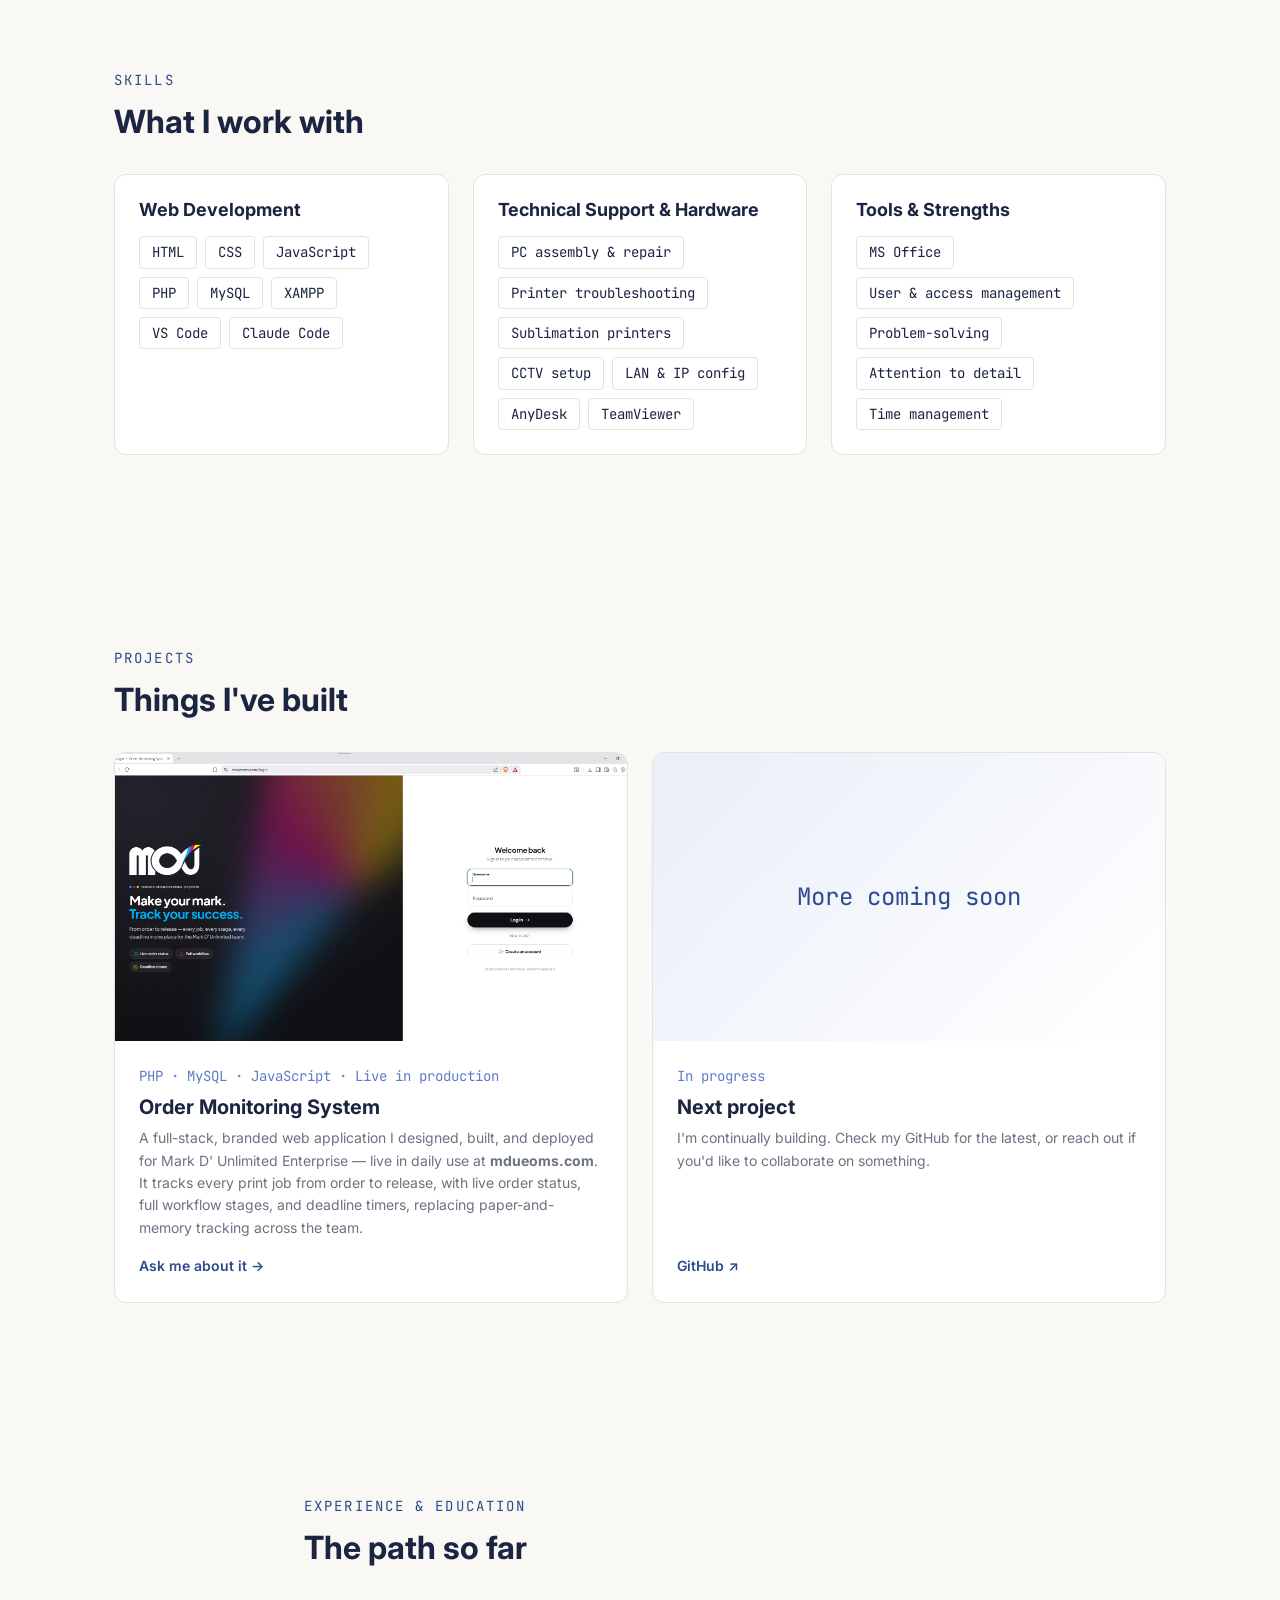
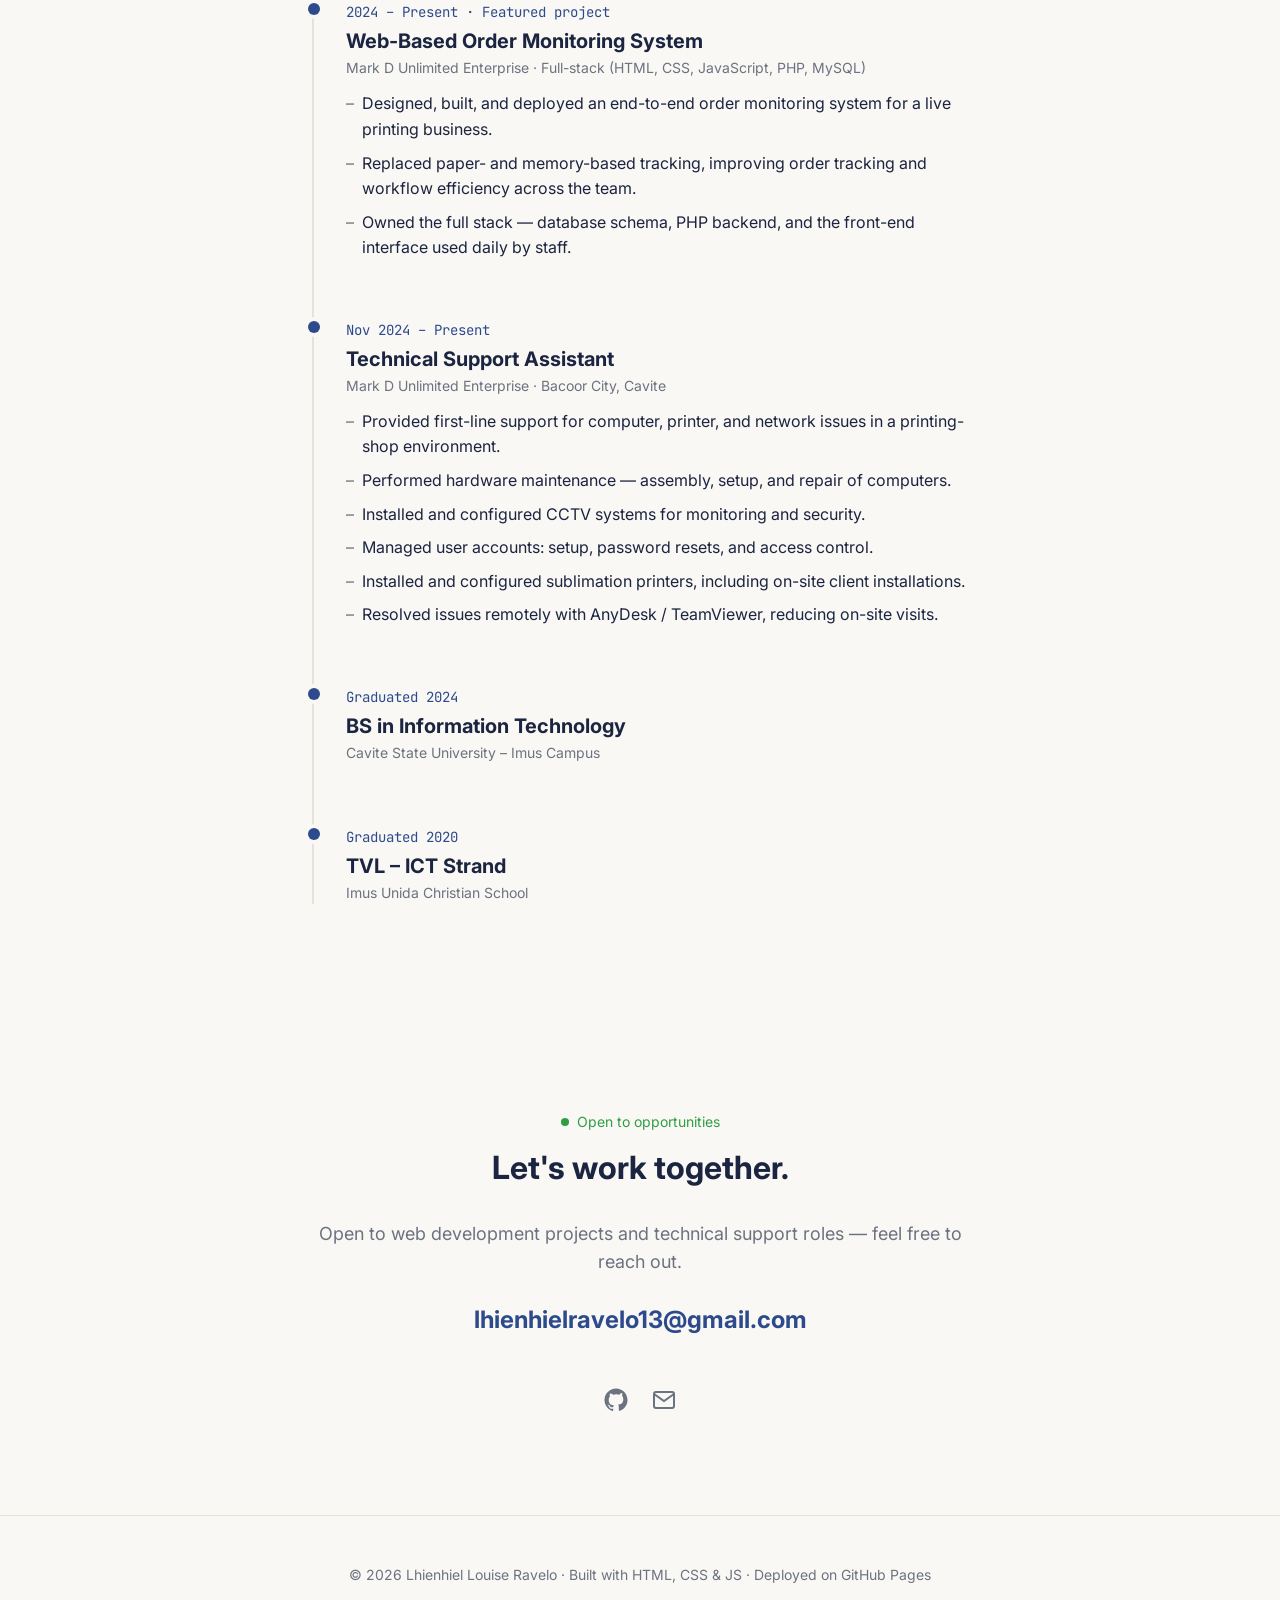
==== commit f51b714f: "photo" ====
--- a/index.html
+++ b/index.html
@@ -58,7 +58,9 @@
         </div>
       </div>
       <div class="hero__visual reveal">
-        <div class="avatar" aria-hidden="true">LR</div>
+        <div class="hero__photo">
+          <img src="assets/portrait.jpg" alt="Lhienhiel Louise Ravelo" loading="eager" />
+        </div>
       </div>
     </div>
   </header>
--- a/css/tokens.css
+++ b/css/tokens.css
@@ -1,18 +1,18 @@
 :root {
-  /* Primary – trustworthy slate blue */
-  --color-primary:       #3B5BDB;
-  --color-primary-light: #748FFC;
-  --color-primary-dim:   #E7EBFF;
+  /* Primary – navy blue, pulled from the polo in the hero photo */
+  --color-primary:       #2C4A8C;
+  --color-primary-light: #5E7BC4;
+  --color-primary-dim:   #E9EEF8;
 
-  /* Neutrals */
-  --color-bg:            #FAFAFA;
+  /* Neutrals – warm off-white to echo the building's sand tone */
+  --color-bg:            #FAF8F4;
   --color-surface:       #FFFFFF;
-  --color-border:        #E9ECEF;
-  --color-text:          #1A1A2E;
-  --color-text-muted:    #6C757D;
+  --color-border:        #E7E2D9;
+  --color-text:          #1B2440;
+  --color-text-muted:    #6B7280;
 
-  /* Accent – warm amber */
-  --color-accent:        #F59F00;
+  /* Accent – warm sand, from the building behind him */
+  --color-accent:        #C69C6D;
 
   /* Status */
   --color-success:       #2F9E44;
@@ -65,5 +65,5 @@
   --shadow-sm:   0 1px 3px rgba(0,0,0,0.06), 0 1px 2px rgba(0,0,0,0.04);
   --shadow-md:   0 4px 16px rgba(0,0,0,0.08);
   --shadow-lg:   0 12px 40px rgba(0,0,0,0.10);
-  --shadow-card: 0 2px 12px rgba(59,91,219,0.07);
+  --shadow-card: 0 2px 12px rgba(44,74,140,0.08);
 }
--- a/css/components.css
+++ b/css/components.css
@@ -32,16 +32,31 @@
   .hero__cta { justify-content: center; }
 }
 
-/* Hero visual — monogram avatar */
+/* Hero visual — portrait photo */
 .hero__visual { display: flex; justify-content: center; }
-.avatar {
-  width: 300px; height: 300px;
-  border-radius: var(--radius-full);
-  background: linear-gradient(135deg, var(--color-primary), var(--color-primary-light));
-  display: grid; place-items: center;
-  color: #fff; font-size: 5rem; font-weight: var(--font-weight-bold);
+.hero__photo {
+  position: relative;
+  width: min(340px, 80vw);
+  aspect-ratio: 4 / 5;
+  border-radius: var(--radius-xl);
+  overflow: hidden;
   box-shadow: var(--shadow-lg);
-  font-family: var(--font-mono);
+  border: 1px solid var(--color-border);
+}
+.hero__photo::after {
+  content: "";
+  position: absolute;
+  inset: 0;
+  border-radius: inherit;
+  box-shadow: inset 0 0 0 4px rgba(255,255,255,0.5);
+  pointer-events: none;
+}
+.hero__photo img {
+  width: 100%;
+  height: 100%;
+  object-fit: cover;
+  object-position: 60% 45%;
+  display: block;
 }
 
 /* ---- About ---- */
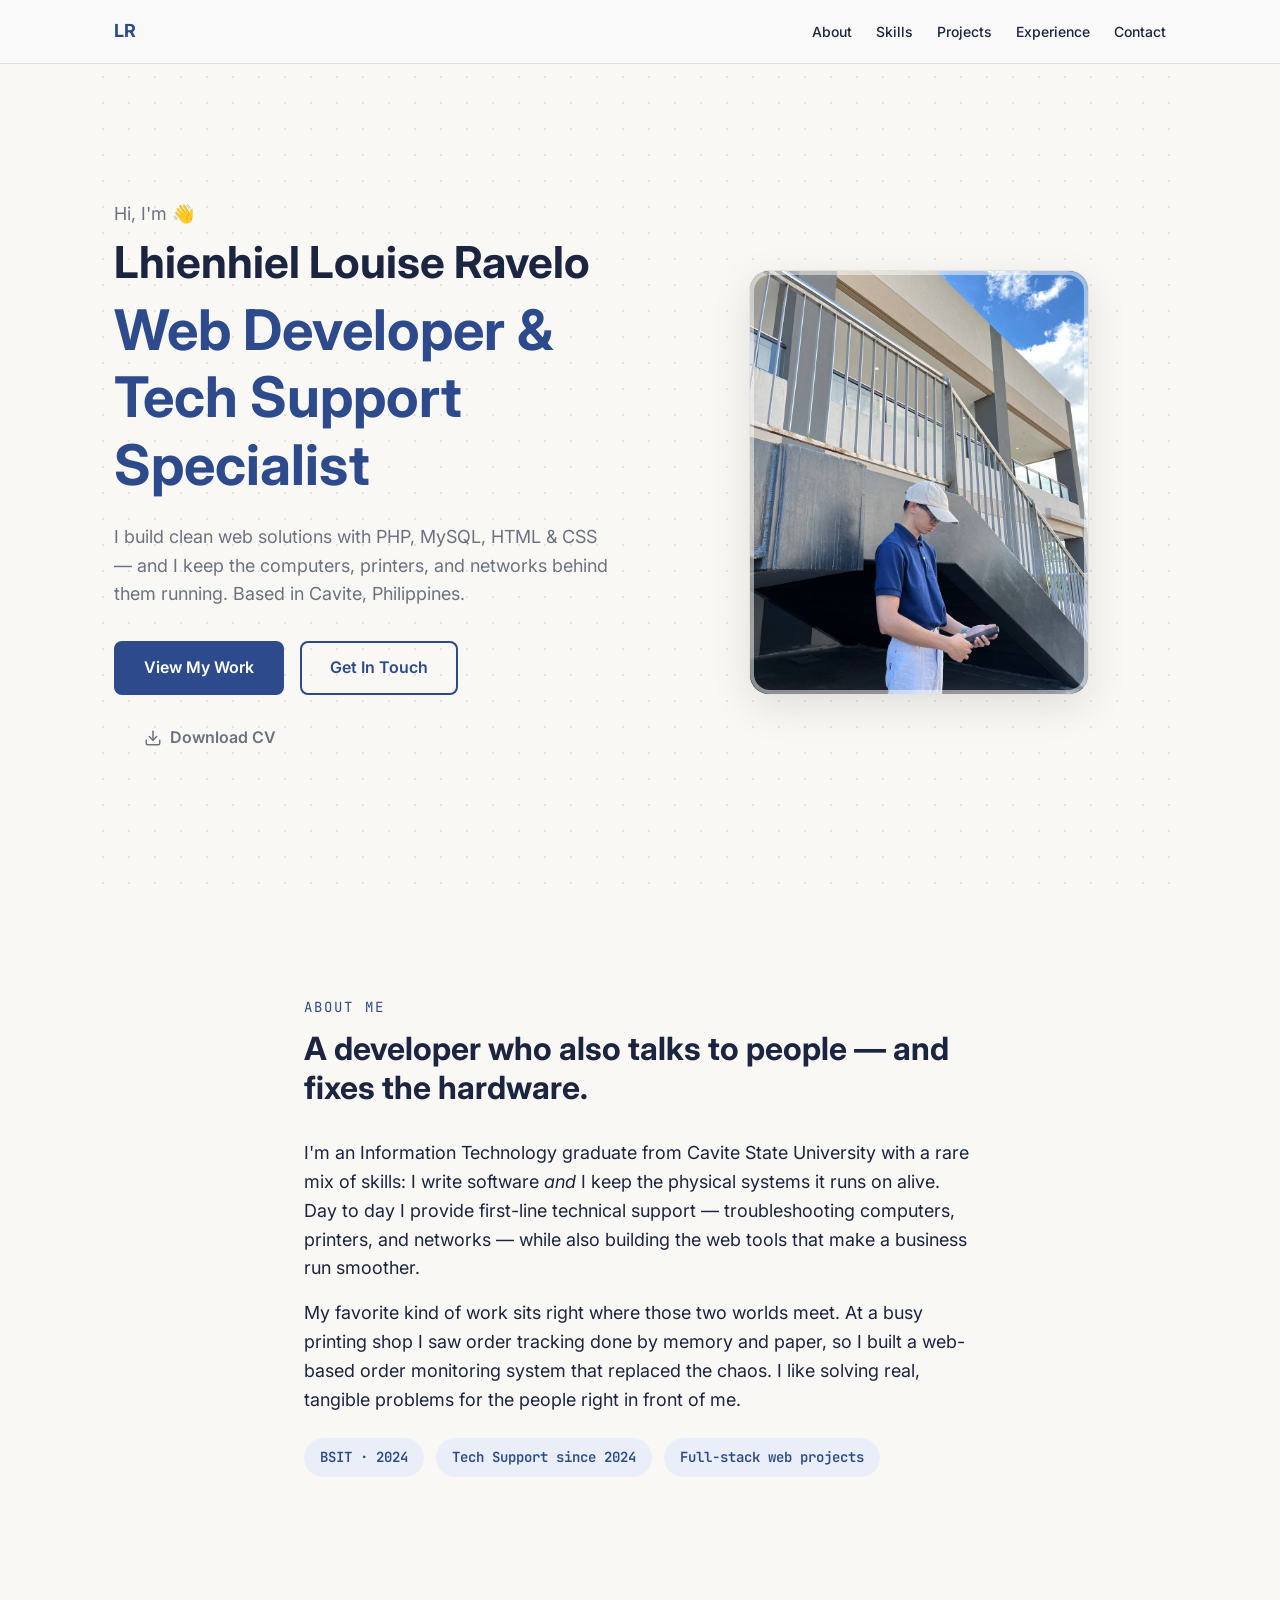
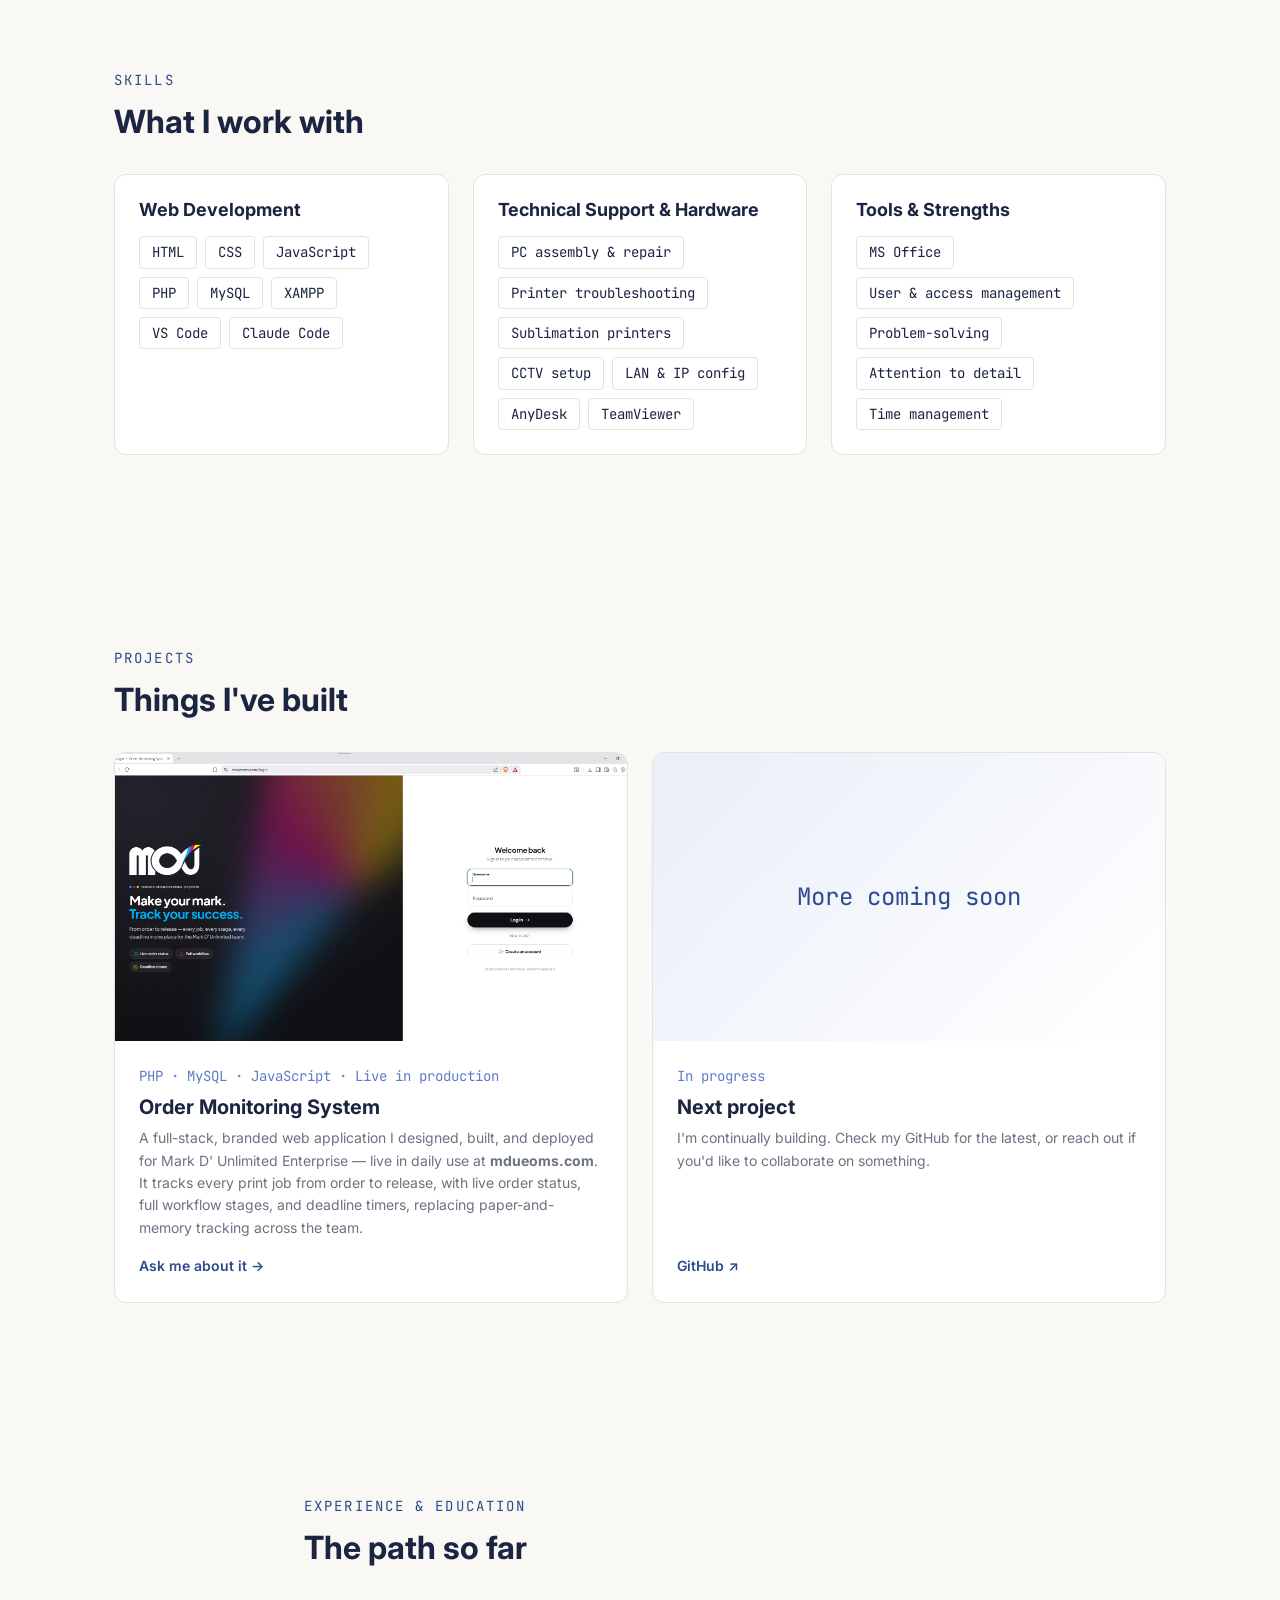
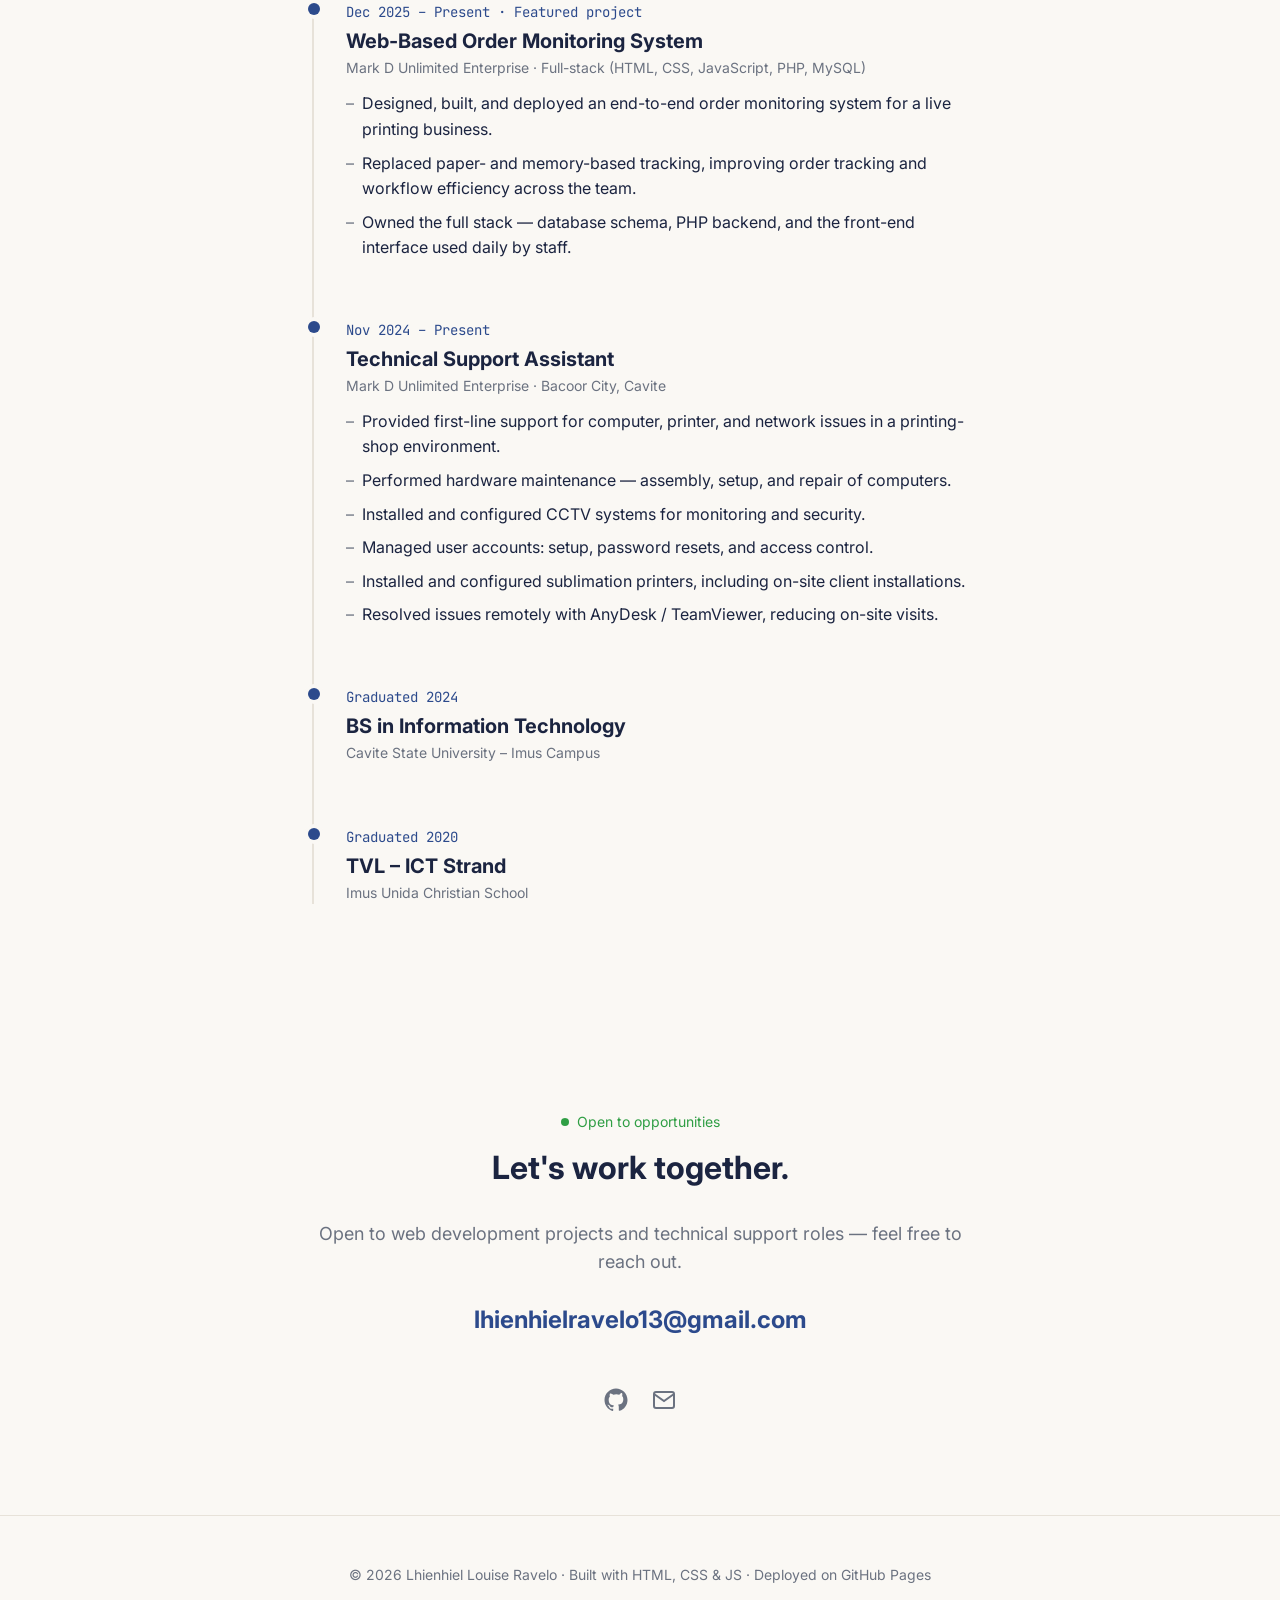
==== commit c2ec6289: "date update" ====
--- a/index.html
+++ b/index.html
@@ -184,7 +184,7 @@
       <h2 class="section-title">The path so far</h2>
       <div class="timeline">
         <div class="timeline__item">
-          <span class="timeline__meta">2024 – Present · Featured project</span>
+          <span class="timeline__meta">Dec 2025 – Present · Featured project</span>
           <h3 class="timeline__title">Web-Based Order Monitoring System</h3>
           <p class="timeline__place">Mark D Unlimited Enterprise · Full-stack (HTML, CSS, JavaScript, PHP, MySQL)</p>
           <ul>
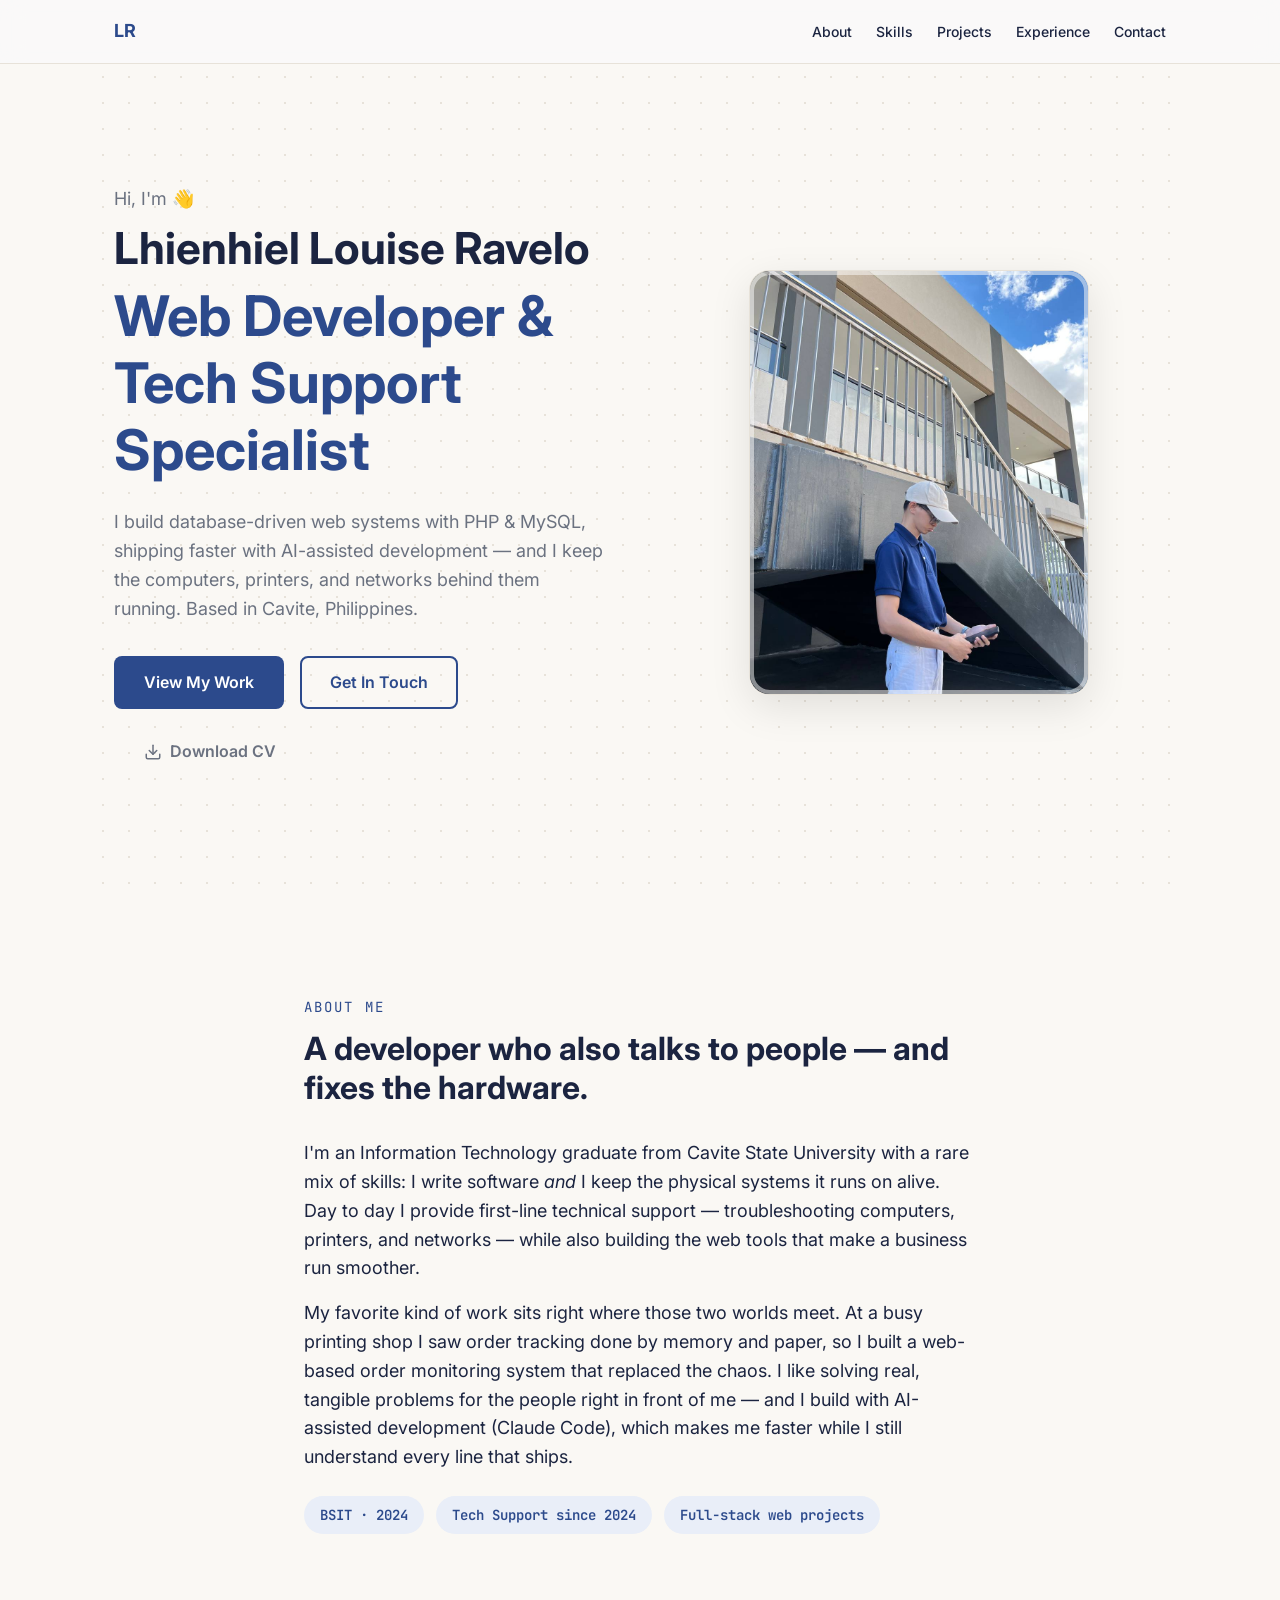
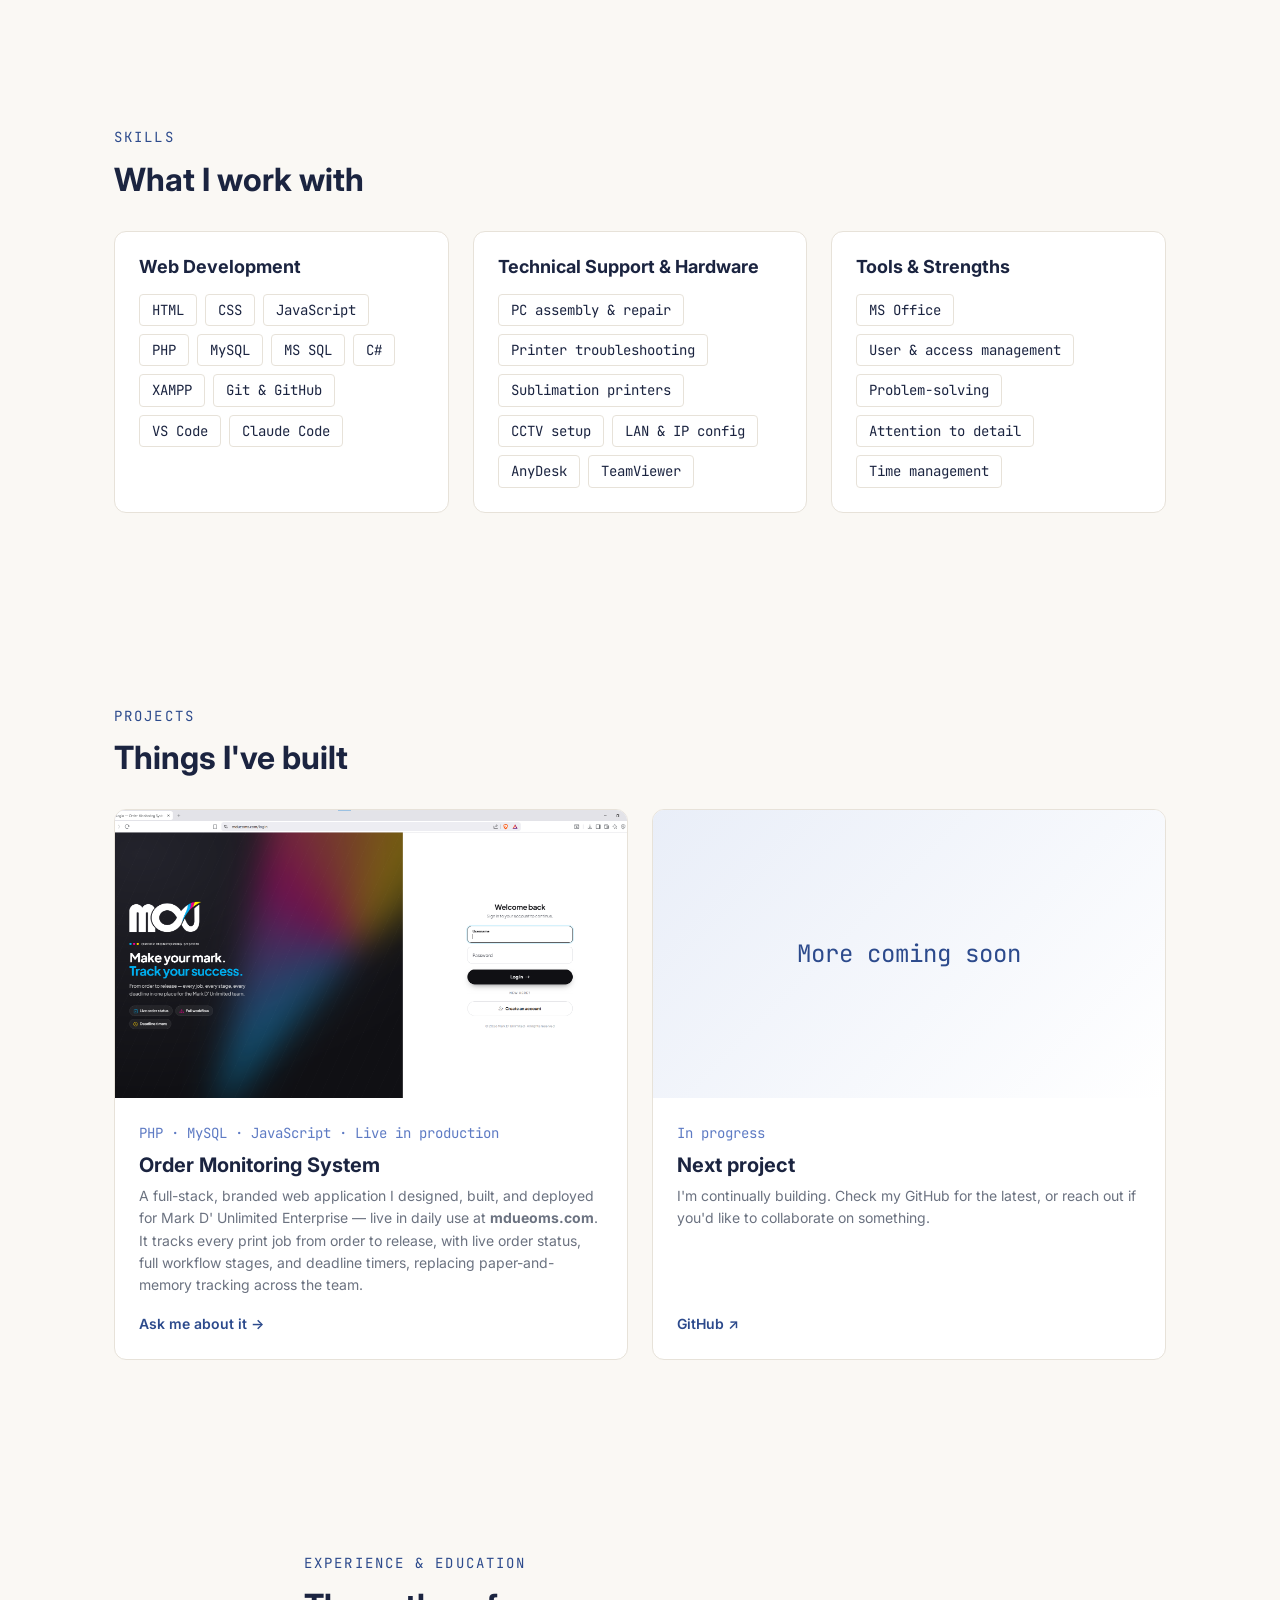
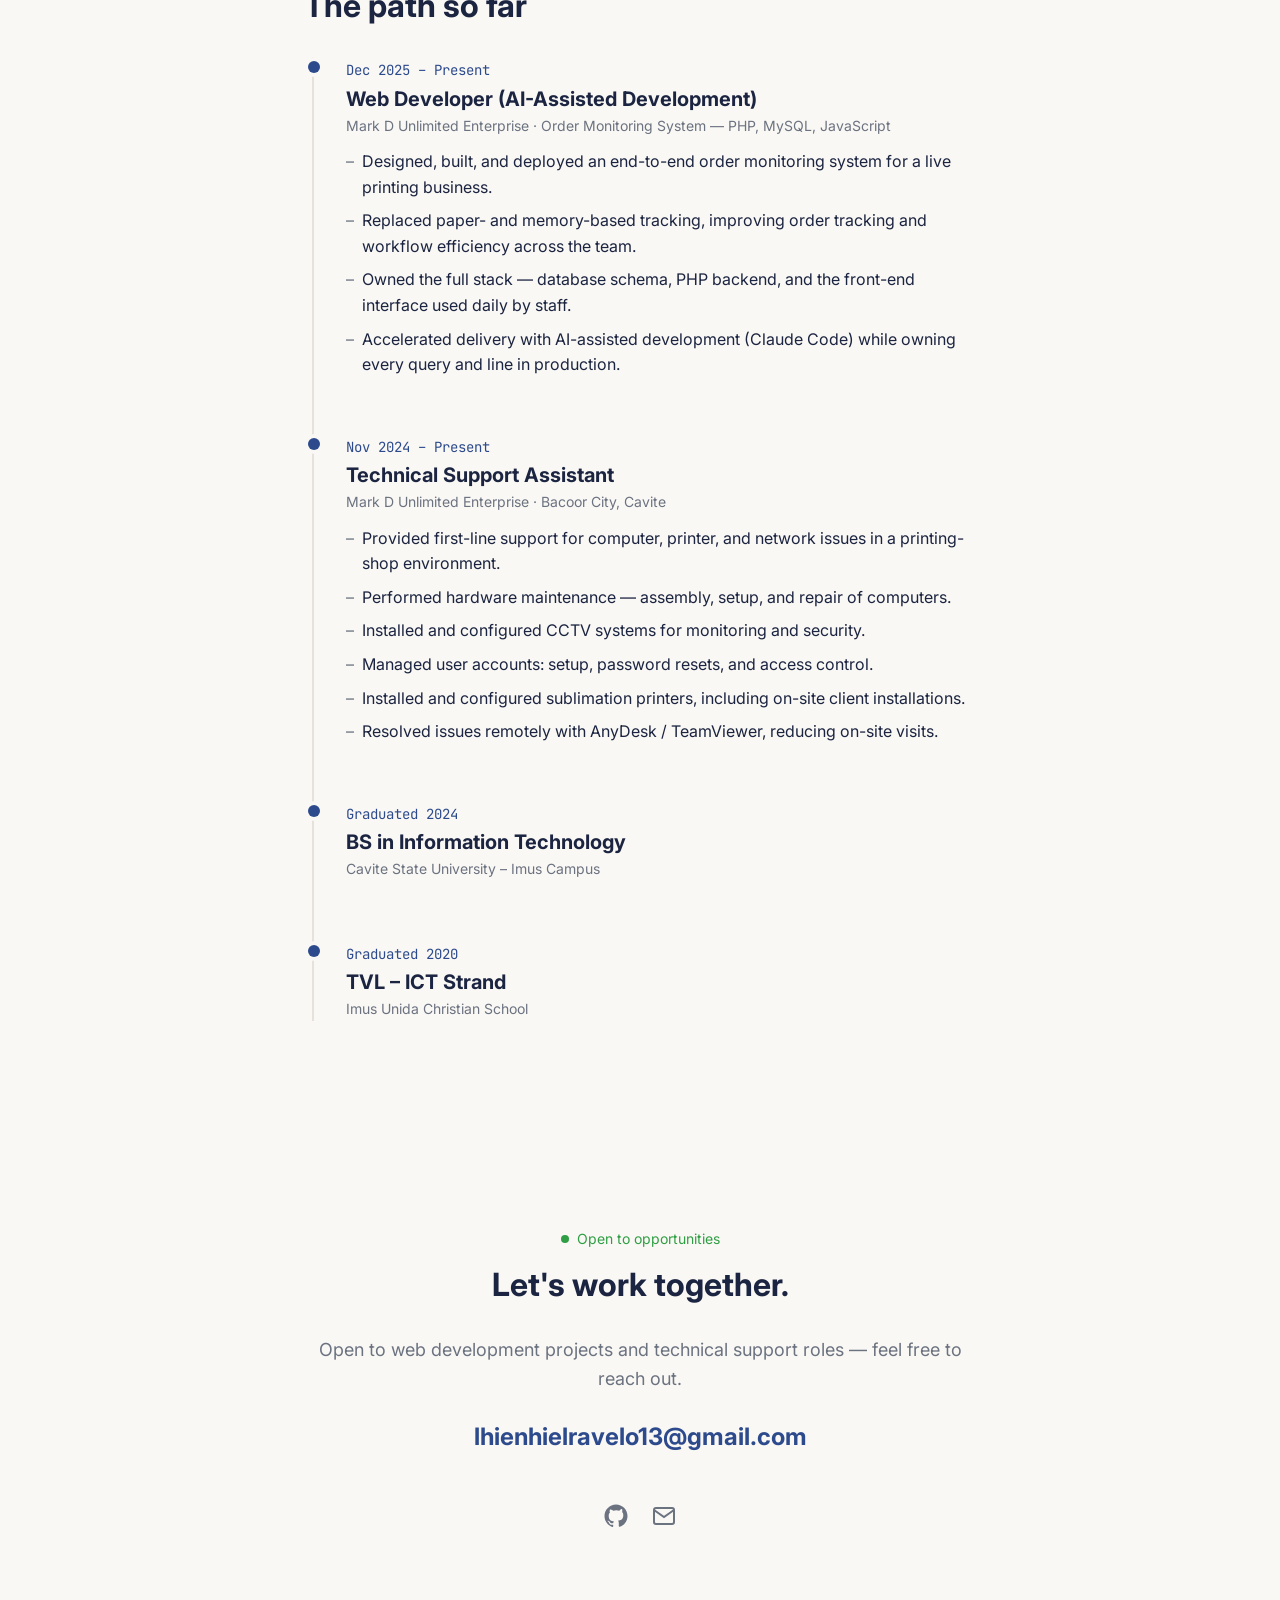
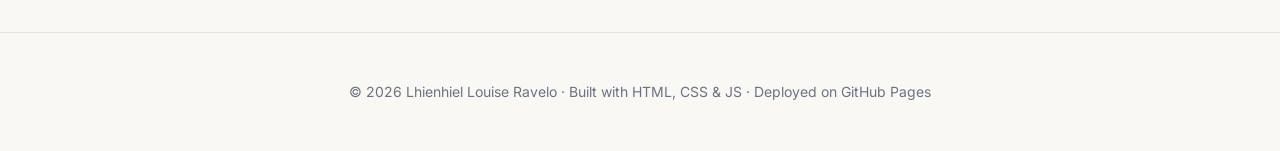
==== commit dda3bbcc: "Lead with Web Developer positioning; add LinkedIn banner, CV source - Hero, about, skills, timeline " ====
--- a/index.html
+++ b/index.html
@@ -45,8 +45,9 @@
         <h1 class="hero__name">Lhienhiel Louise Ravelo</h1>
         <h2 class="hero__role">Web Developer &amp; Tech Support Specialist</h2>
         <p class="hero__desc">
-          I build clean web solutions with PHP, MySQL, HTML &amp; CSS — and I keep the
-          computers, printers, and networks behind them running. Based in Cavite, Philippines.
+          I build database-driven web systems with PHP &amp; MySQL, shipping faster with
+          AI-assisted development — and I keep the computers, printers, and networks behind
+          them running. Based in Cavite, Philippines.
         </p>
         <div class="hero__cta">
           <a href="#projects" class="btn btn--primary">View My Work</a>
@@ -79,7 +80,9 @@
       <p>
         My favorite kind of work sits right where those two worlds meet. At a busy printing shop I saw order
         tracking done by memory and paper, so I built a web-based order monitoring system that replaced the
-        chaos. I like solving real, tangible problems for the people right in front of me.
+        chaos. I like solving real, tangible problems for the people right in front of me — and I build with
+        AI-assisted development (Claude Code), which makes me faster while I still understand every line
+        that ships.
       </p>
       <div class="stat-row">
         <span class="stat-pill">BSIT · 2024</span>
@@ -103,7 +106,10 @@
             <span class="skill-tag">JavaScript</span>
             <span class="skill-tag">PHP</span>
             <span class="skill-tag">MySQL</span>
+            <span class="skill-tag">MS SQL</span>
+            <span class="skill-tag">C#</span>
             <span class="skill-tag">XAMPP</span>
+            <span class="skill-tag">Git &amp; GitHub</span>
             <span class="skill-tag">VS Code</span>
             <span class="skill-tag">Claude Code</span>
           </div>
@@ -184,13 +190,14 @@
       <h2 class="section-title">The path so far</h2>
       <div class="timeline">
         <div class="timeline__item">
-          <span class="timeline__meta">Dec 2025 – Present · Featured project</span>
-          <h3 class="timeline__title">Web-Based Order Monitoring System</h3>
-          <p class="timeline__place">Mark D Unlimited Enterprise · Full-stack (HTML, CSS, JavaScript, PHP, MySQL)</p>
+          <span class="timeline__meta">Dec 2025 – Present</span>
+          <h3 class="timeline__title">Web Developer (AI-Assisted Development)</h3>
+          <p class="timeline__place">Mark D Unlimited Enterprise · Order Monitoring System — PHP, MySQL, JavaScript</p>
           <ul>
             <li>Designed, built, and deployed an end-to-end order monitoring system for a live printing business.</li>
             <li>Replaced paper- and memory-based tracking, improving order tracking and workflow efficiency across the team.</li>
             <li>Owned the full stack — database schema, PHP backend, and the front-end interface used daily by staff.</li>
+            <li>Accelerated delivery with AI-assisted development (Claude Code) while owning every query and line in production.</li>
           </ul>
         </div>
         <div class="timeline__item">
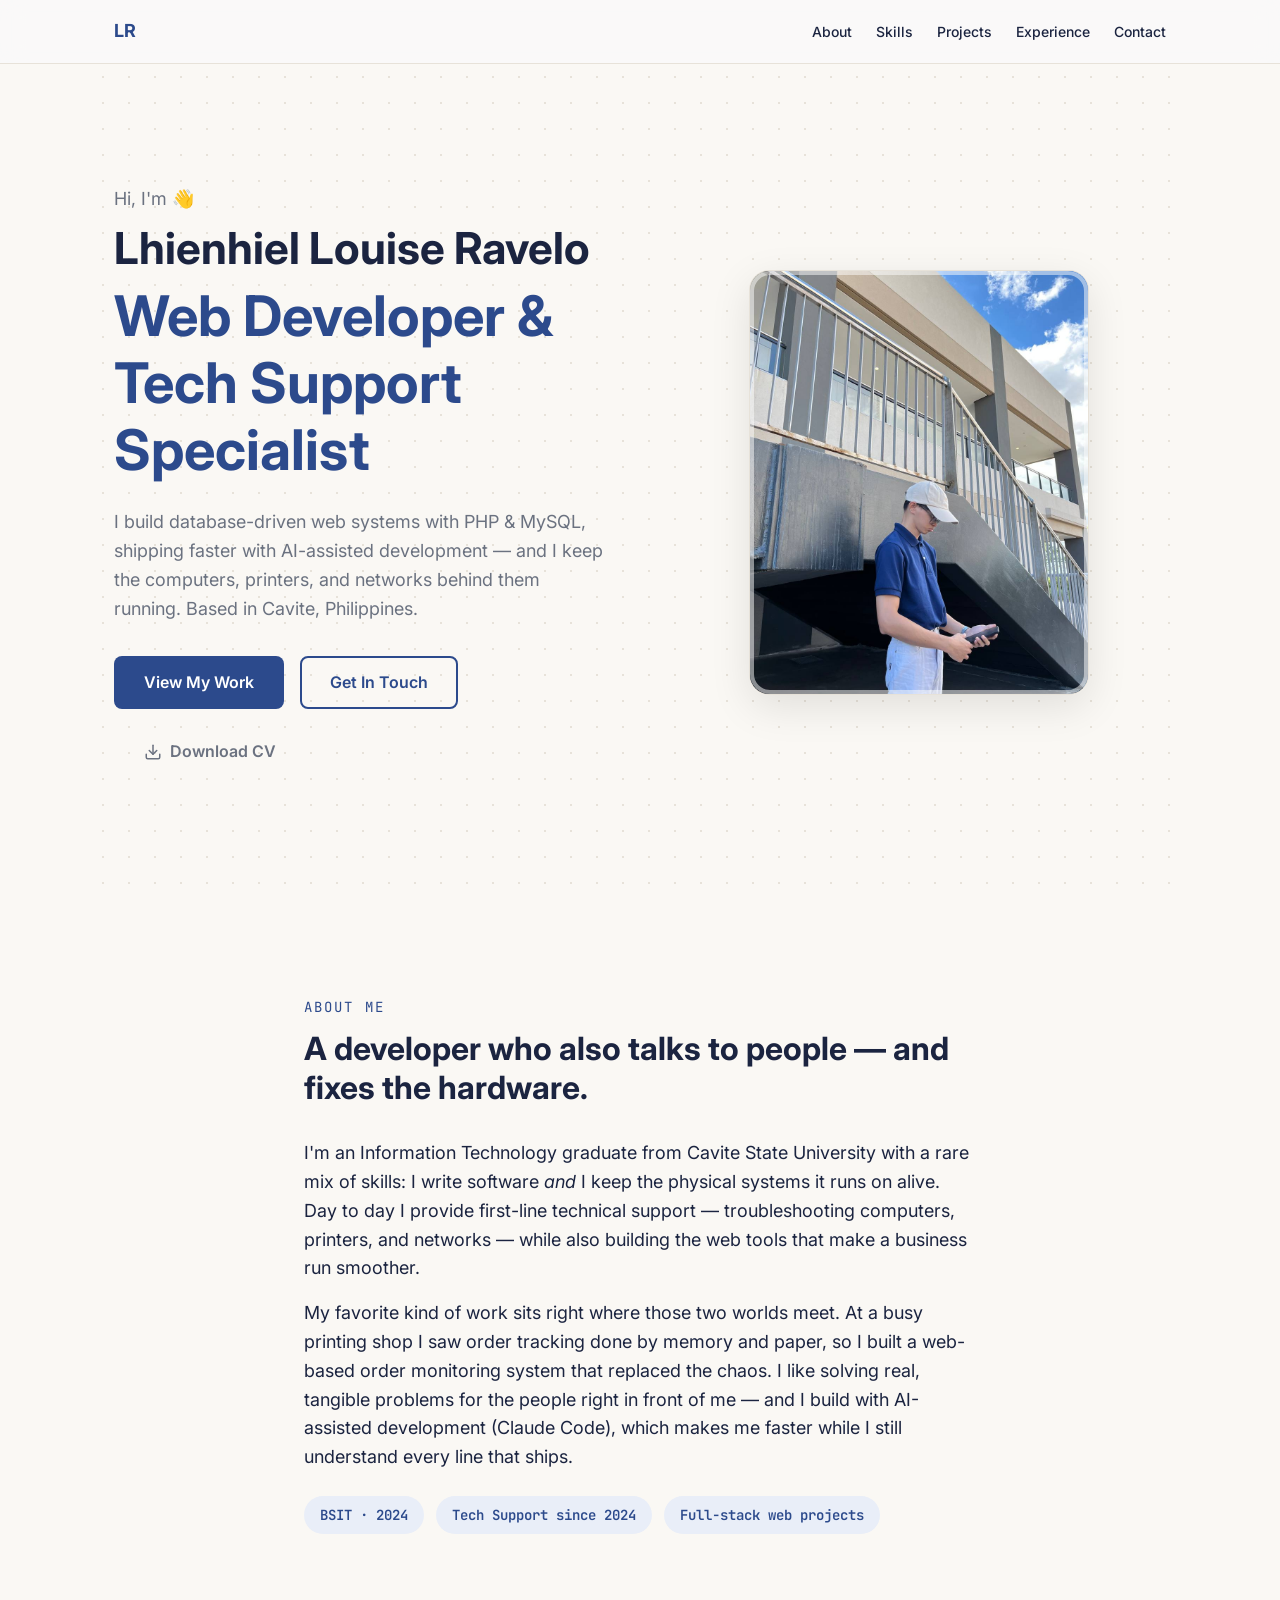
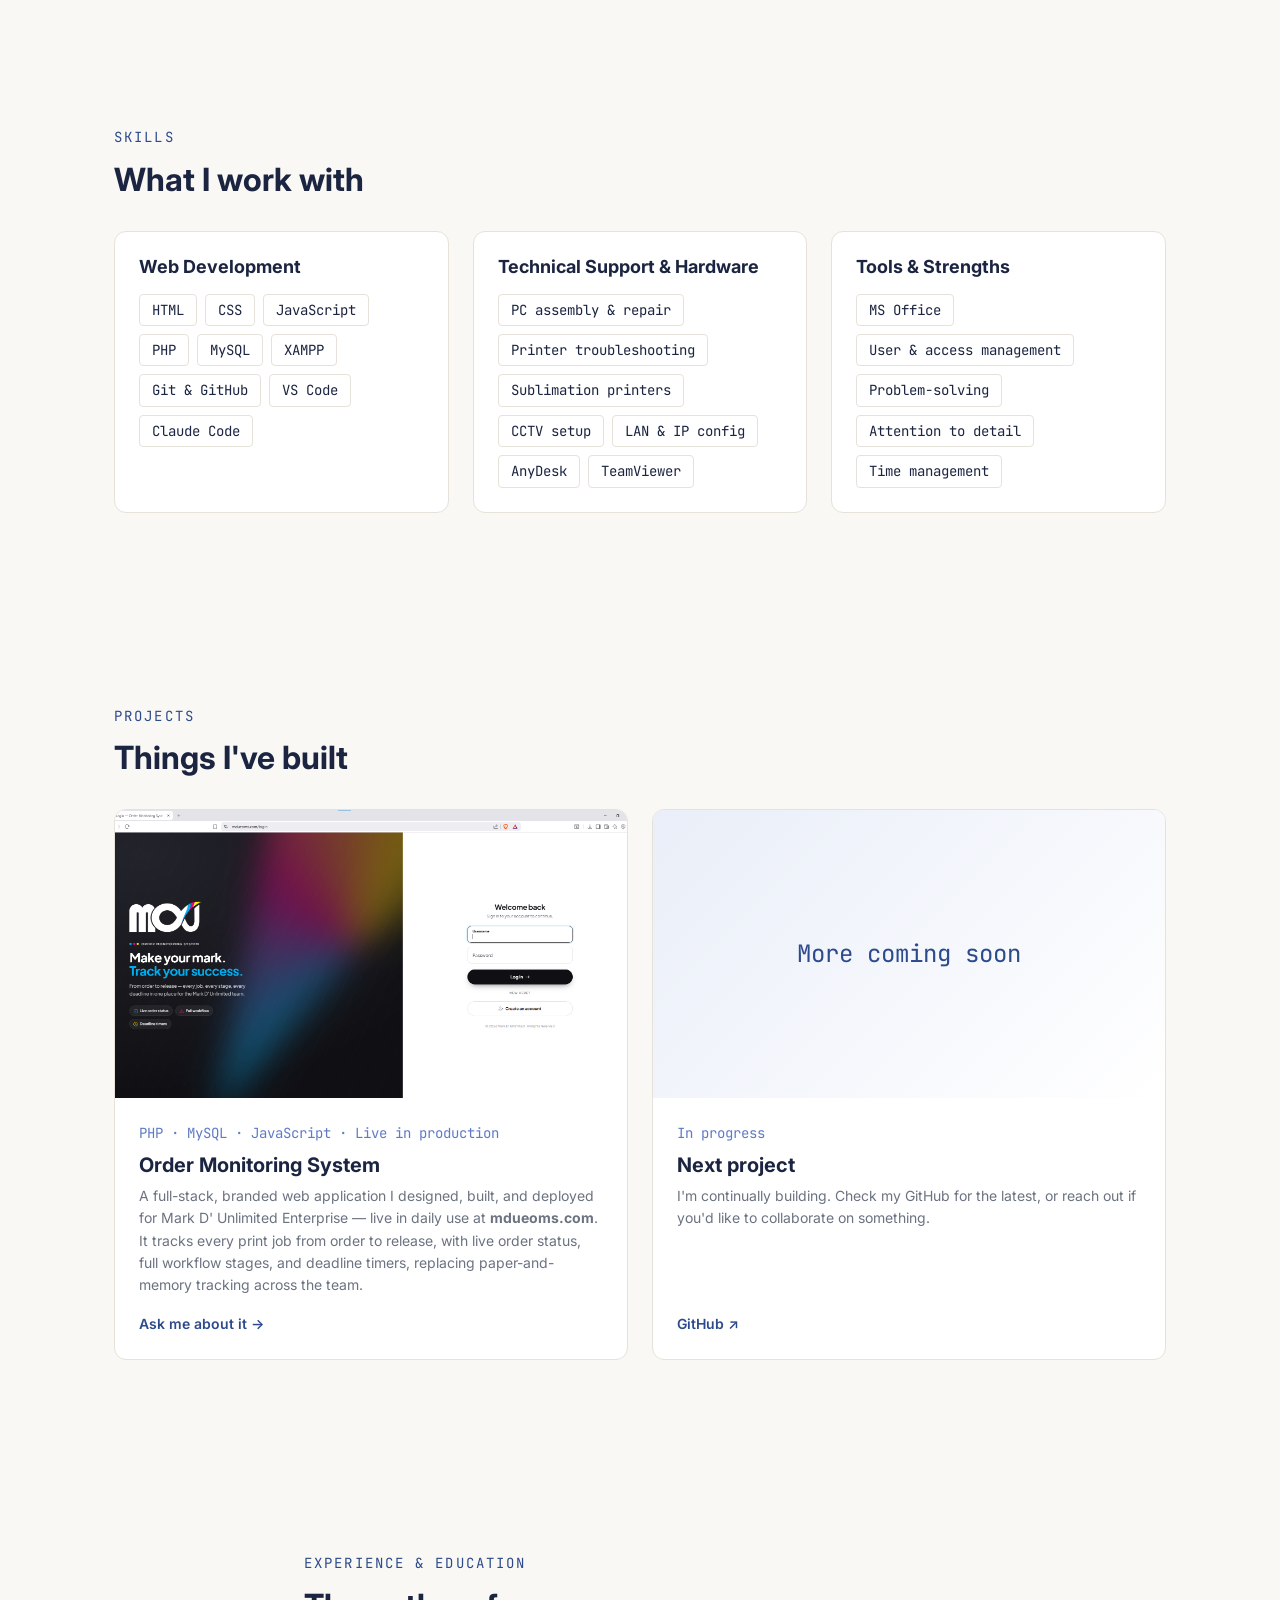
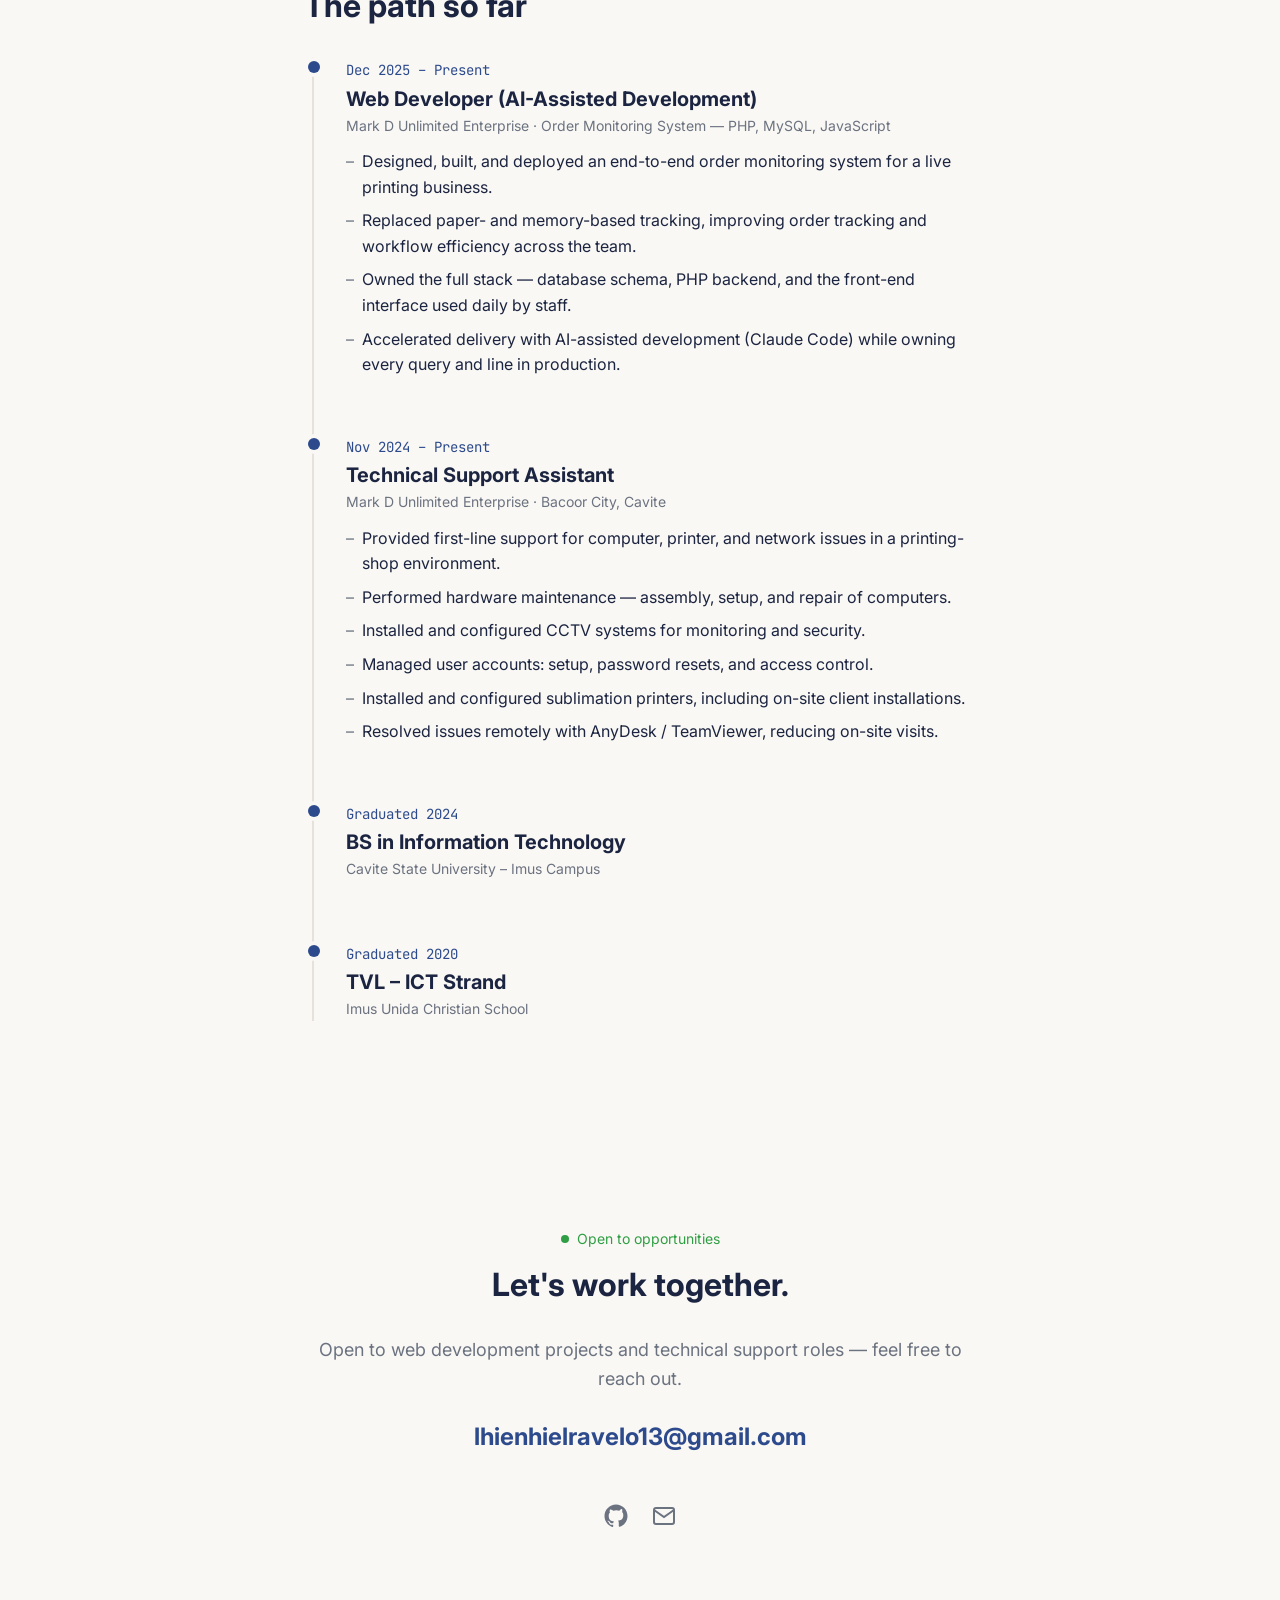
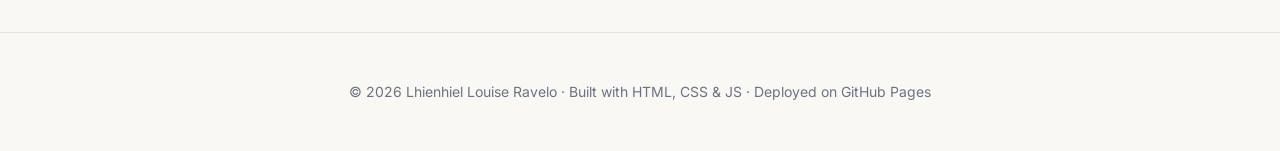
==== commit 92bf8630: "Remove MS SQL and C# from CV, skills, and banner (OJT-era only) Co-Authored-By: Claude Fable 5 <nore" ====
--- a/index.html
+++ b/index.html
@@ -106,8 +106,6 @@
             <span class="skill-tag">JavaScript</span>
             <span class="skill-tag">PHP</span>
             <span class="skill-tag">MySQL</span>
-            <span class="skill-tag">MS SQL</span>
-            <span class="skill-tag">C#</span>
             <span class="skill-tag">XAMPP</span>
             <span class="skill-tag">Git &amp; GitHub</span>
             <span class="skill-tag">VS Code</span>
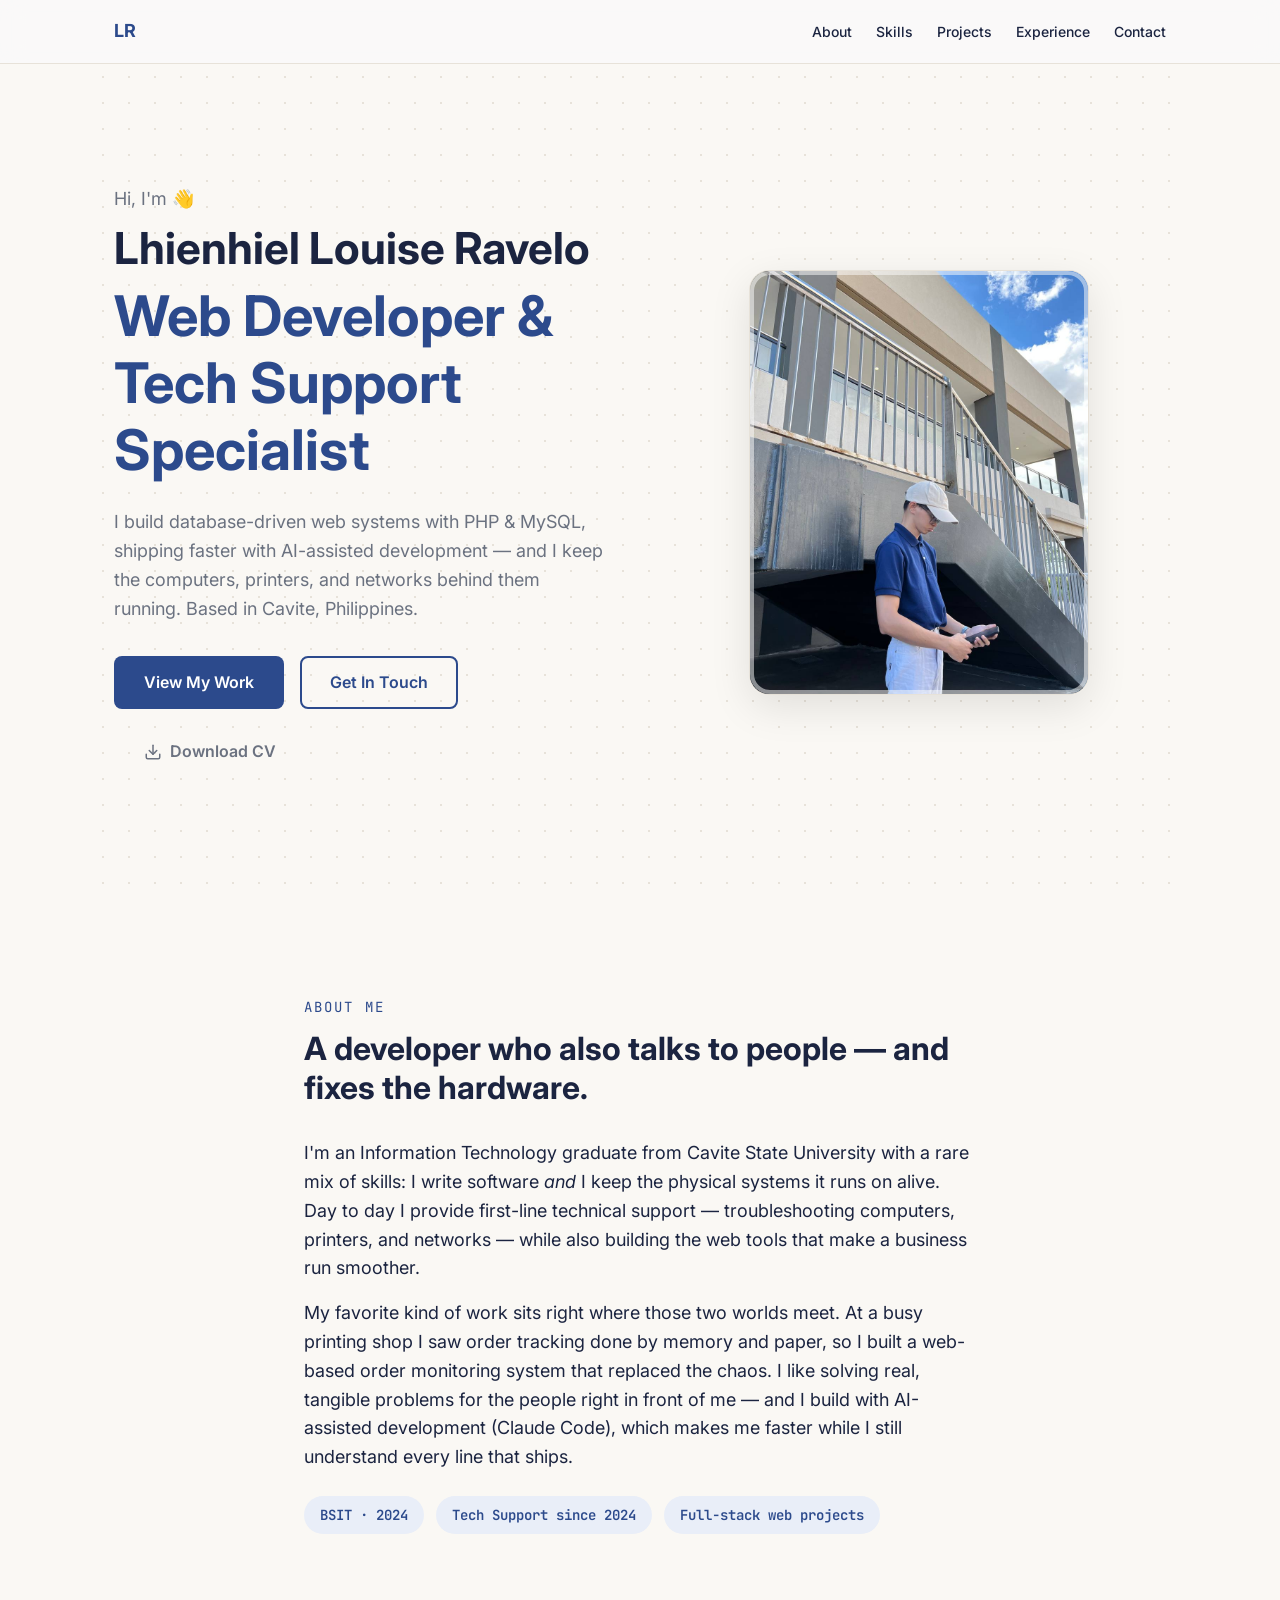
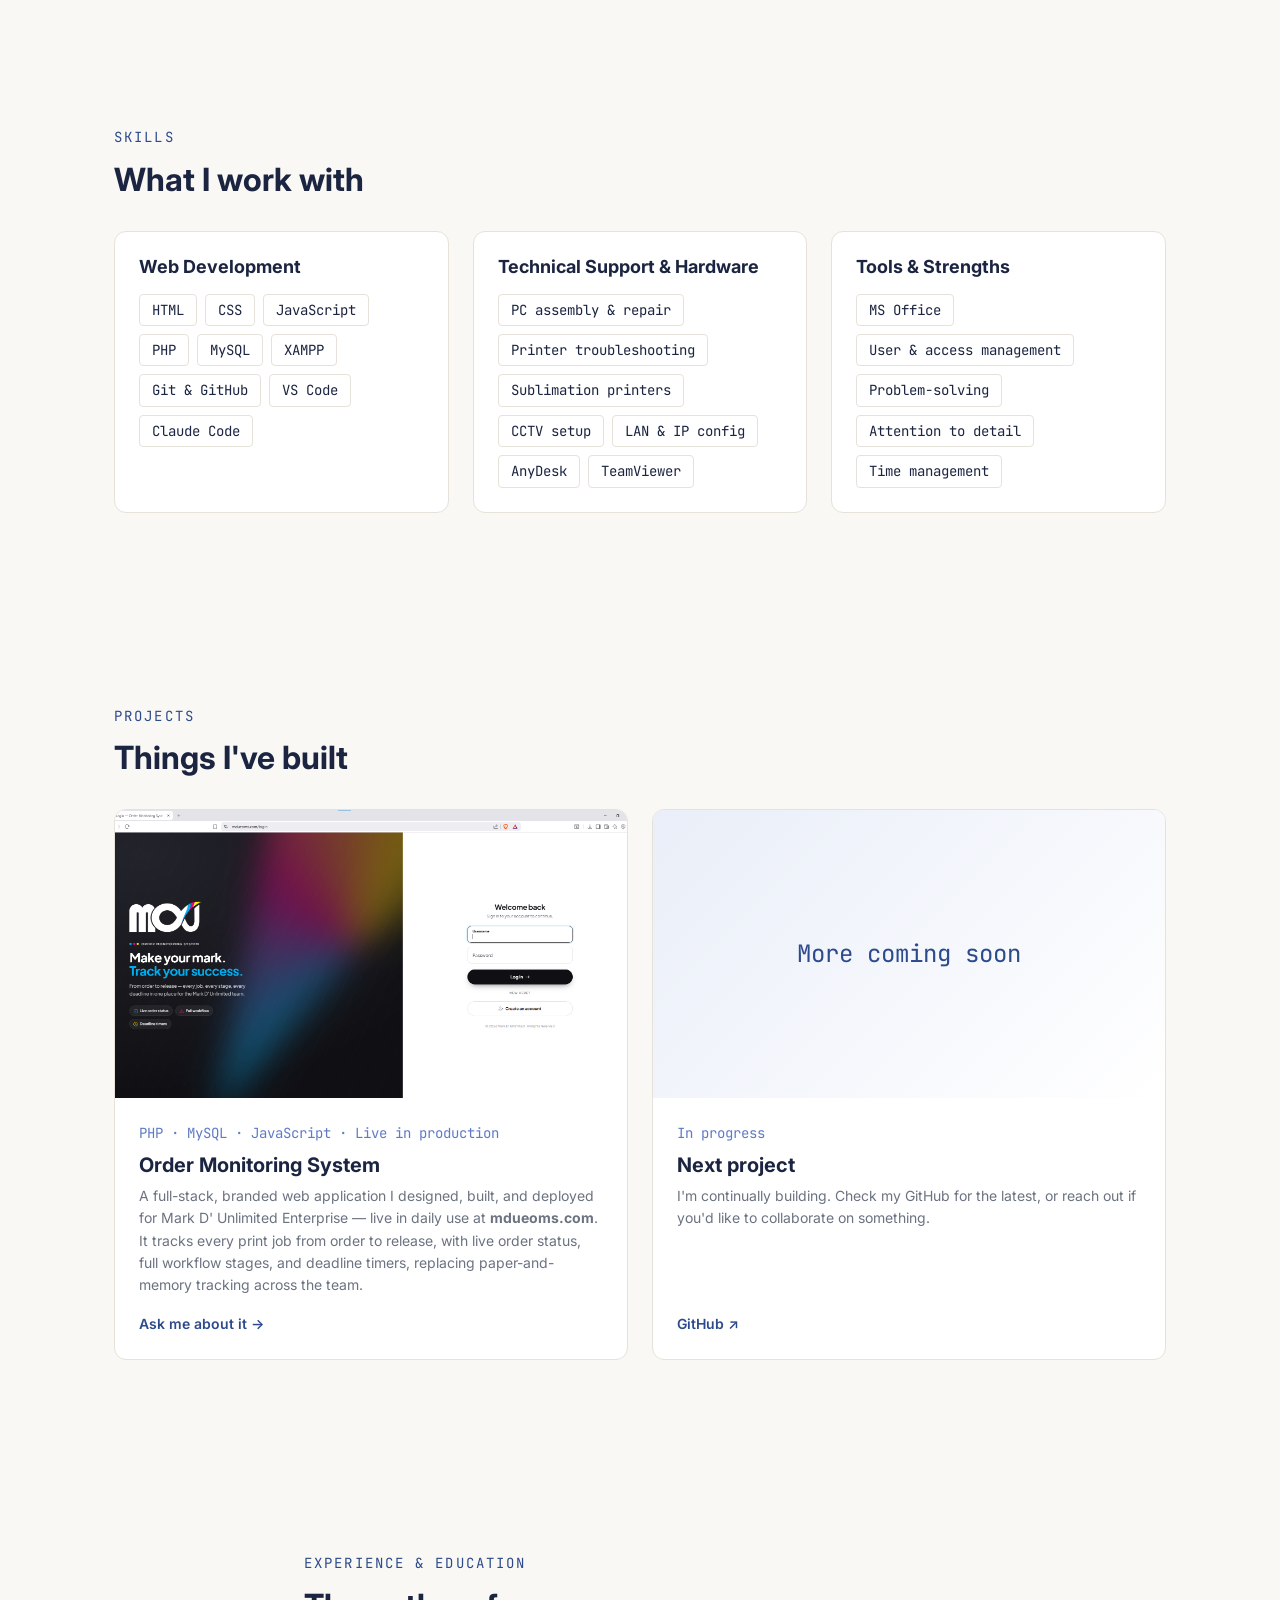
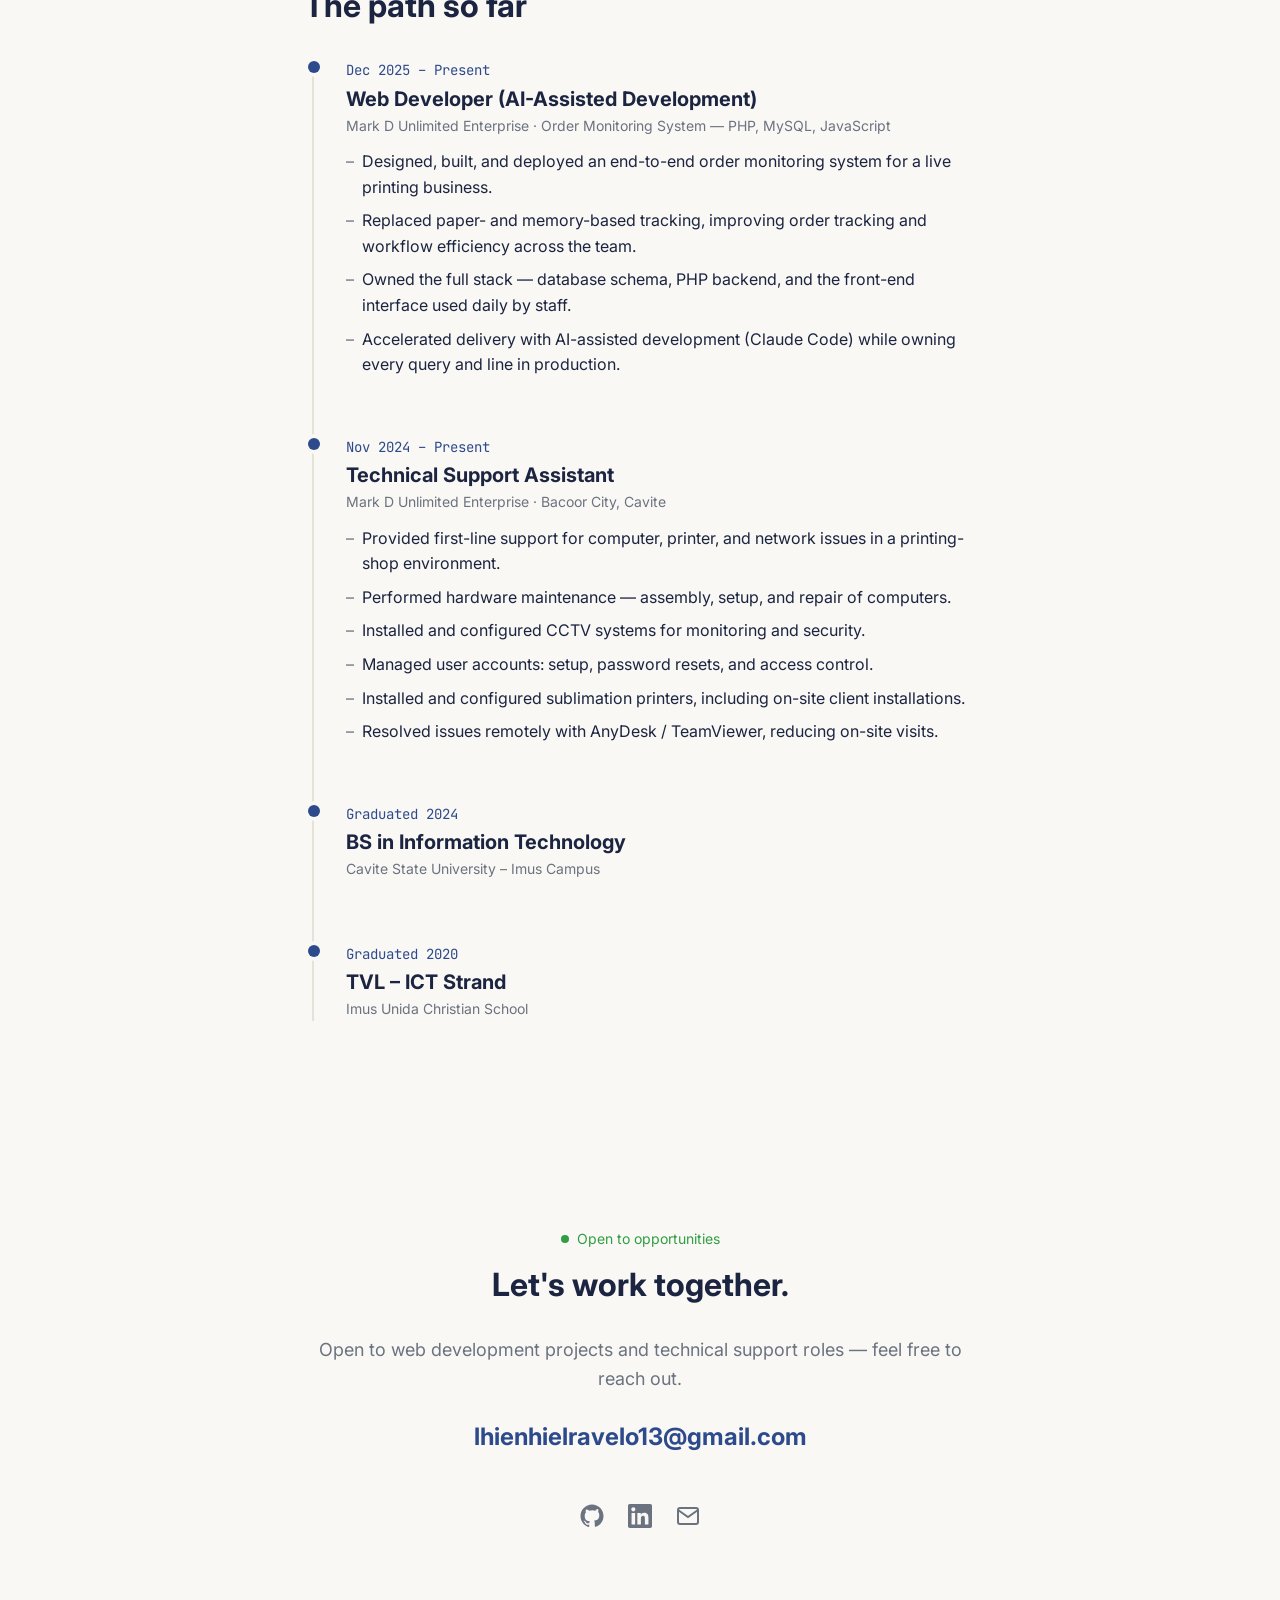
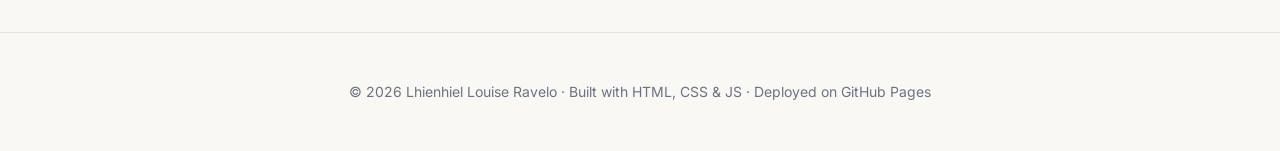
==== commit b7a0aaae: "Add LinkedIn link to contact section and CV header Co-Authored-By: Claude Fable 5 <noreply@anthropic" ====
--- a/index.html
+++ b/index.html
@@ -238,6 +238,9 @@
         <a href="https://github.com/GitRavz" target="_blank" rel="noopener" aria-label="GitHub">
           <svg viewBox="0 0 24 24" fill="currentColor"><path d="M12 .5C5.7.5.5 5.7.5 12c0 5.1 3.3 9.4 7.9 10.9.6.1.8-.2.8-.5v-1.7c-3.2.7-3.9-1.5-3.9-1.5-.5-1.3-1.3-1.7-1.3-1.7-1.1-.7.1-.7.1-.7 1.2.1 1.8 1.2 1.8 1.2 1 1.8 2.7 1.3 3.4 1 .1-.8.4-1.3.7-1.6-2.6-.3-5.3-1.3-5.3-5.7 0-1.3.5-2.3 1.2-3.1-.1-.3-.5-1.5.1-3.1 0 0 1-.3 3.3 1.2a11.5 11.5 0 0 1 6 0C17 4.6 18 4.9 18 4.9c.6 1.6.2 2.8.1 3.1.8.8 1.2 1.8 1.2 3.1 0 4.4-2.7 5.4-5.3 5.7.4.4.8 1.1.8 2.2v3.3c0 .3.2.6.8.5 4.6-1.5 7.9-5.8 7.9-10.9C23.5 5.7 18.3.5 12 .5z"/></svg>
         </a>
+        <a href="https://www.linkedin.com/in/lhienhiel-ravelo" target="_blank" rel="noopener" aria-label="LinkedIn">
+          <svg viewBox="0 0 24 24" fill="currentColor"><path d="M20.447 20.452h-3.554v-5.569c0-1.328-.027-3.037-1.852-3.037-1.853 0-2.136 1.445-2.136 2.939v5.667H9.351V9h3.414v1.561h.046c.477-.9 1.637-1.85 3.37-1.85 3.601 0 4.267 2.37 4.267 5.455v6.286zM5.337 7.433c-1.144 0-2.063-.926-2.063-2.065 0-1.138.92-2.063 2.063-2.063 1.14 0 2.064.925 2.064 2.063 0 1.139-.925 2.065-2.064 2.065zm1.782 13.019H3.555V9h3.564v11.452zM22.225 0H1.771C.792 0 0 .774 0 1.729v20.542C0 23.227.792 24 1.771 24h20.451C23.2 24 24 23.227 24 22.271V1.729C24 .774 23.2 0 22.225 0z"/></svg>
+        </a>
         <a href="mailto:lhienhielravelo13@gmail.com" aria-label="Email">
           <svg viewBox="0 0 24 24" fill="none" stroke="currentColor" stroke-width="2"><rect x="2" y="4" width="20" height="16" rx="2"/><path d="m2 6 10 7 10-7"/></svg>
         </a>
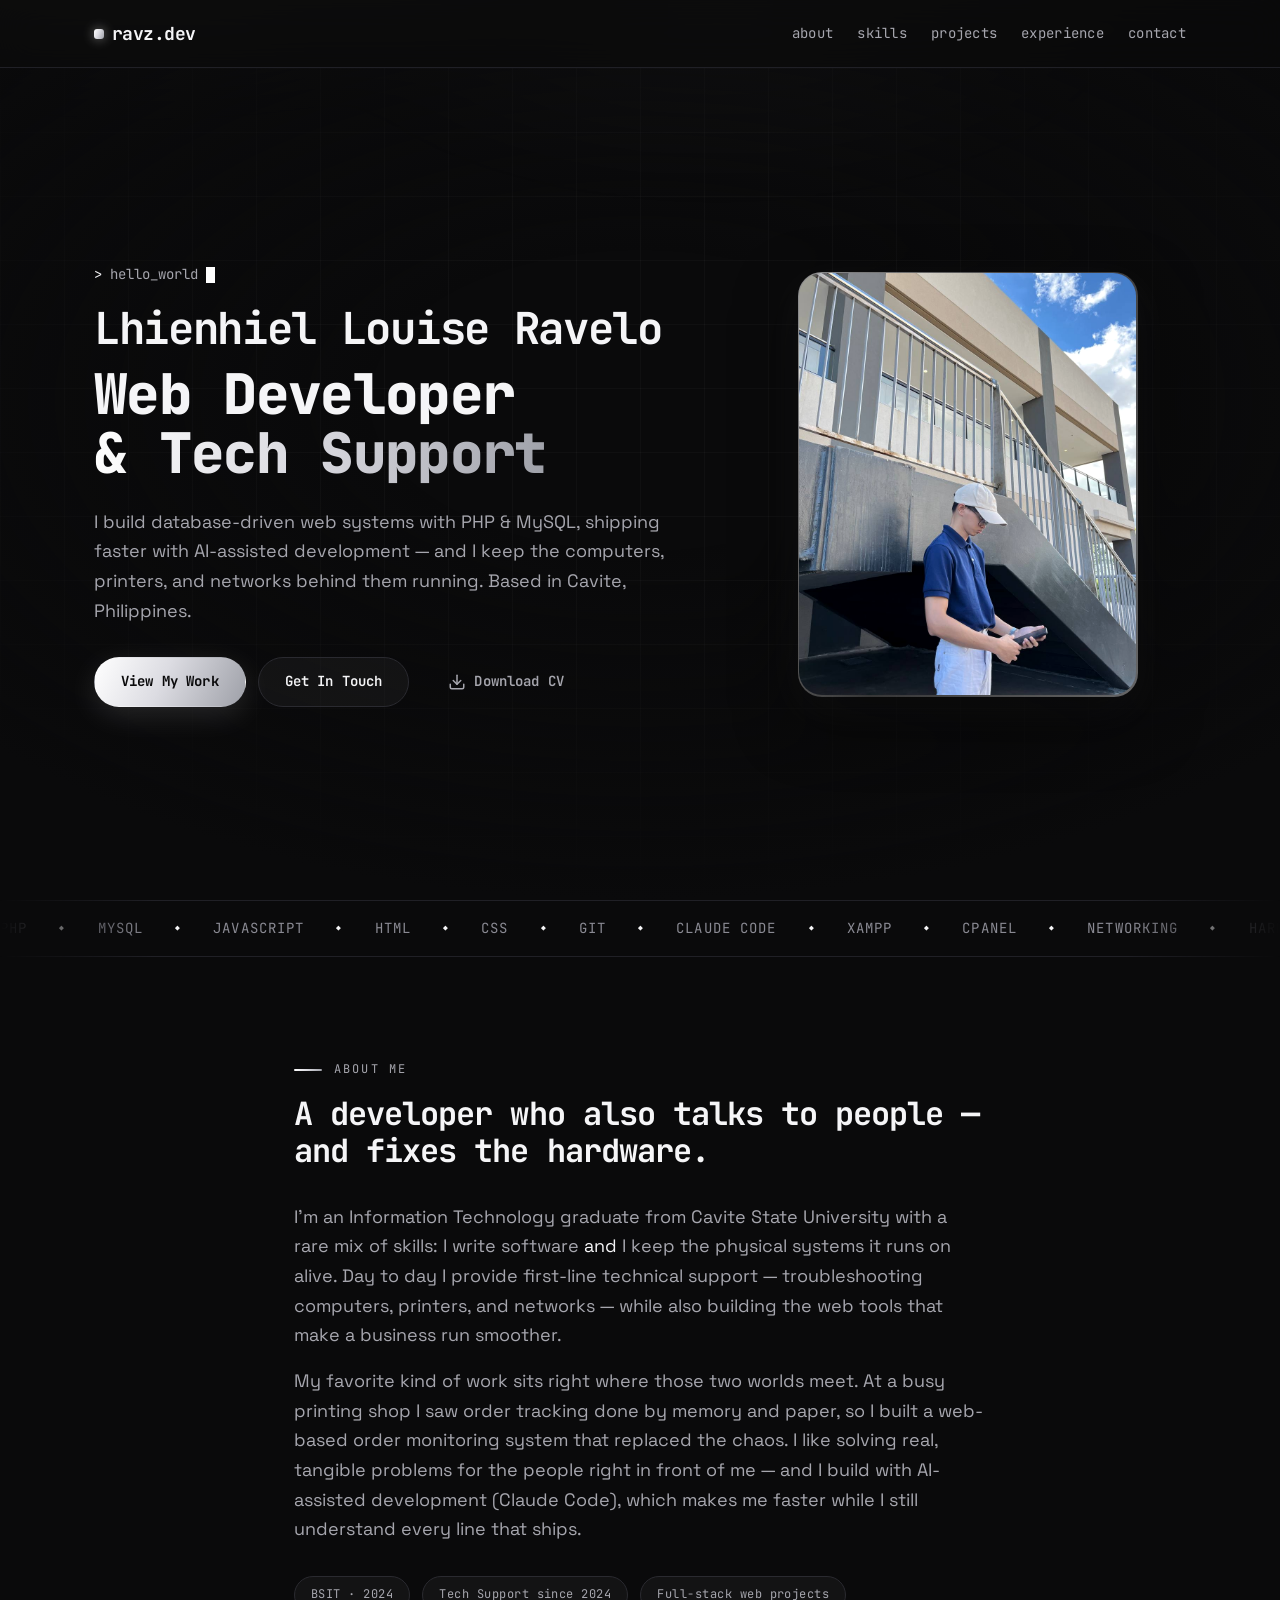
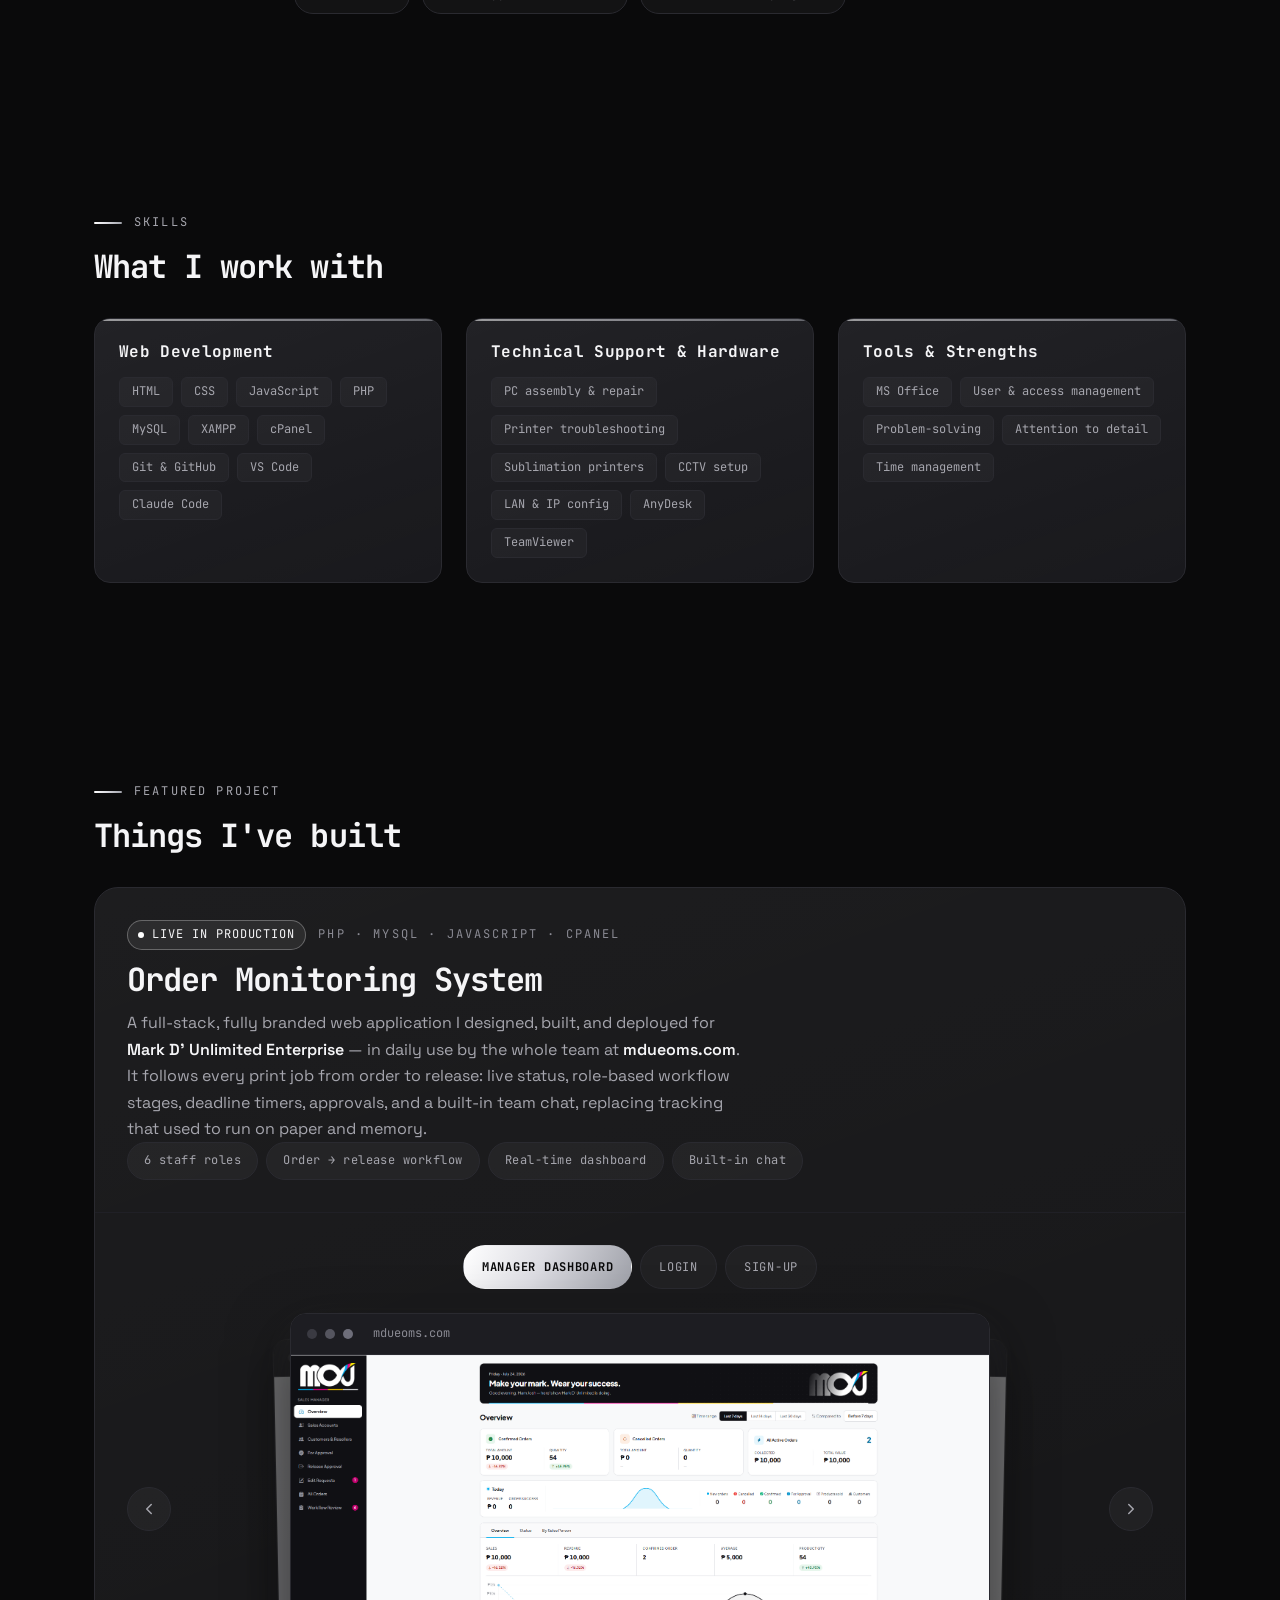
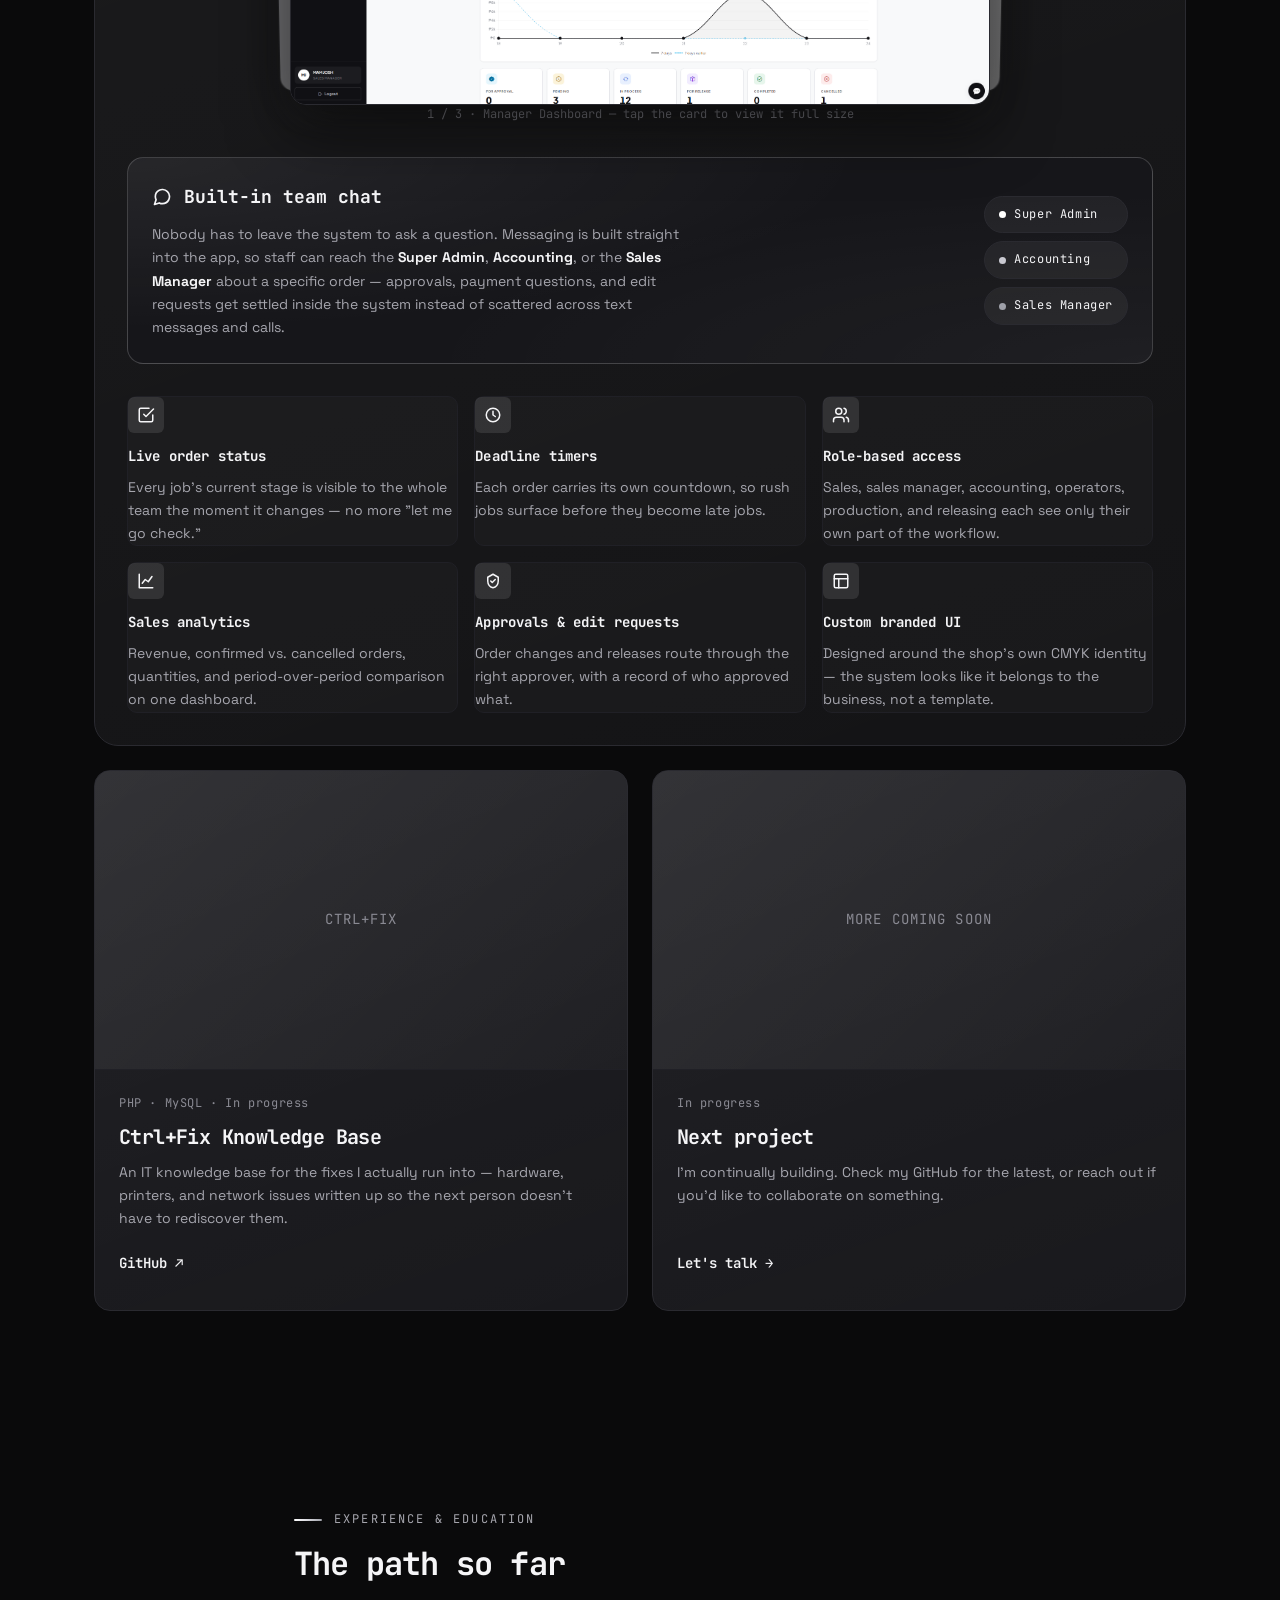
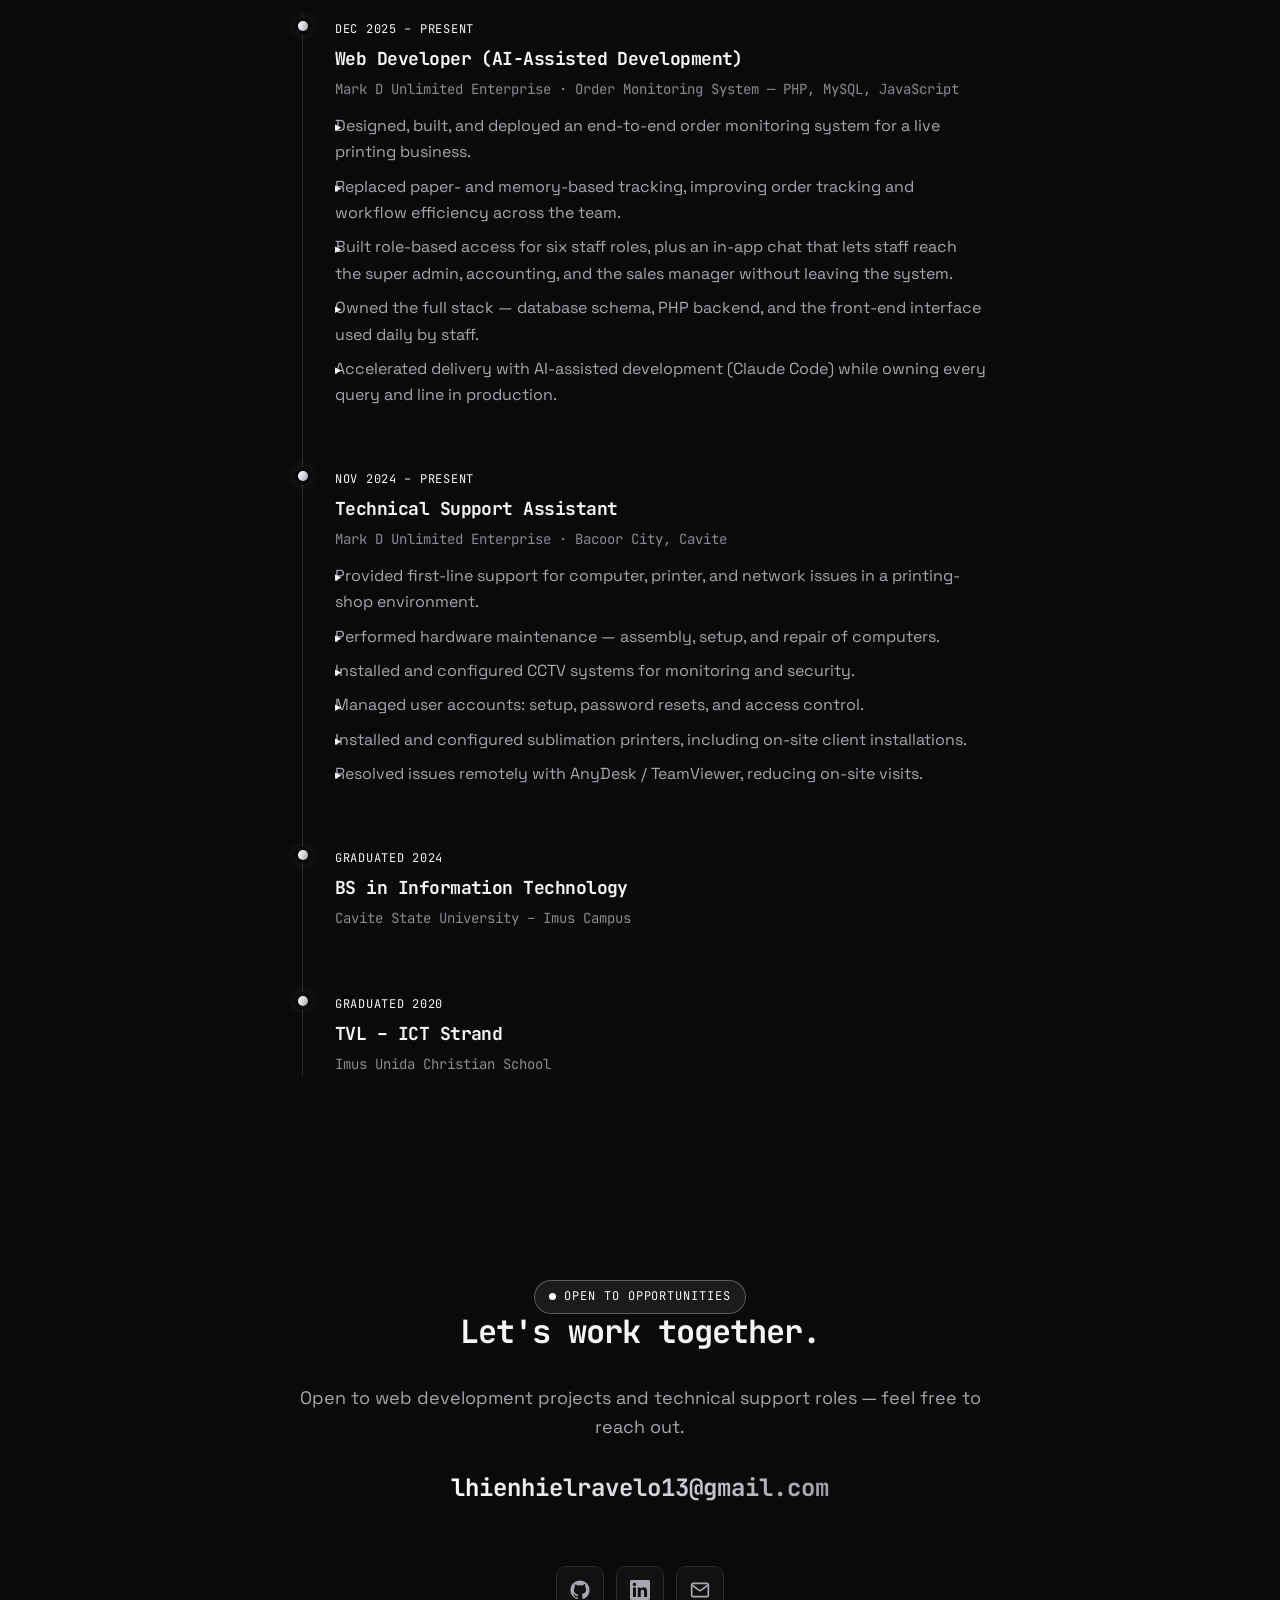
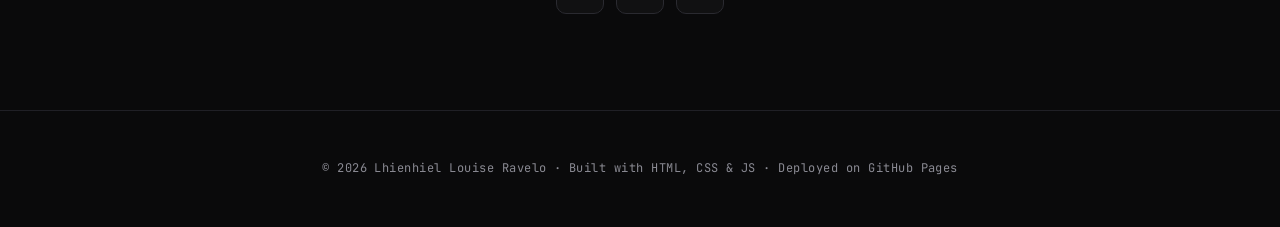
==== commit c0924d9c: "Updated Ui" ====
--- a/index.html
+++ b/index.html
@@ -3,6 +3,7 @@
 <head>
   <meta charset="UTF-8" />
   <meta name="viewport" content="width=device-width, initial-scale=1.0" />
+  <meta name="theme-color" content="#0A0A0B" />
   <title>Lhienhiel Louise Ravelo — Web Developer &amp; Tech Support Specialist</title>
   <meta name="description" content="Lhienhiel Louise Ravelo — IT graduate, web developer, and technical support specialist based in Bacoor City, Cavite. I build web solutions with PHP &amp; MySQL and keep the hardware behind them running." />
 
@@ -10,29 +11,30 @@
   <meta property="og:title" content="Lhienhiel Louise Ravelo — Web Developer &amp; Tech Support Specialist" />
   <meta property="og:description" content="I build clean web solutions with PHP &amp; MySQL — and fix the machines they run on." />
   <meta property="og:type" content="website" />
+  <meta property="og:image" content="assets/oms-dashboard.png" />
 
   <link rel="preconnect" href="https://fonts.googleapis.com" />
   <link rel="preconnect" href="https://fonts.gstatic.com" crossorigin />
-  <link href="https://fonts.googleapis.com/css2?family=Inter:wght@400;500;600;700&family=JetBrains+Mono:wght@400;500&display=swap" rel="stylesheet" />
-
-  <link rel="stylesheet" href="css/tokens.css" />
-  <link rel="stylesheet" href="css/base.css" />
-  <link rel="stylesheet" href="css/layout.css" />
-  <link rel="stylesheet" href="css/components.css" />
+  <link href="https://fonts.googleapis.com/css2?family=JetBrains+Mono:wght@400;500;600;700;800&family=Space+Grotesk:wght@400;500;600;700&display=swap" rel="stylesheet" />
+
+  <link rel="stylesheet" href="css/tokens.css?v=7" />
+  <link rel="stylesheet" href="css/base.css?v=7" />
+  <link rel="stylesheet" href="css/layout.css?v=7" />
+  <link rel="stylesheet" href="css/components.css?v=7" />
 </head>
 <body>
 
   <!-- ============ NAV ============ -->
   <nav class="nav">
     <div class="container nav__inner">
-      <a href="#top" class="nav__logo">LR</a>
-      <button class="nav__toggle" aria-label="Toggle menu">&#9776;</button>
-      <ul class="nav__links">
-        <li><a href="#about">About</a></li>
-        <li><a href="#skills">Skills</a></li>
-        <li><a href="#projects">Projects</a></li>
-        <li><a href="#experience">Experience</a></li>
-        <li><a href="#contact">Contact</a></li>
+      <a href="#top" class="nav__logo">ravz.dev</a>
+      <button class="nav__toggle" aria-label="Toggle menu" aria-expanded="false" aria-controls="nav-links">&#9776;</button>
+      <ul class="nav__links" id="nav-links">
+        <li><a href="#about">about</a></li>
+        <li><a href="#skills">skills</a></li>
+        <li><a href="#projects">projects</a></li>
+        <li><a href="#experience">experience</a></li>
+        <li><a href="#contact">contact</a></li>
       </ul>
     </div>
   </nav>
@@ -41,9 +43,9 @@
   <header id="top">
     <div class="container hero">
       <div class="hero__text reveal">
-        <p class="hero__greeting">Hi, I'm 👋</p>
+        <p class="hero__greeting"><span class="prompt">&gt;</span> hello_world<span class="caret" aria-hidden="true"></span></p>
         <h1 class="hero__name">Lhienhiel Louise Ravelo</h1>
-        <h2 class="hero__role">Web Developer &amp; Tech Support Specialist</h2>
+        <h2 class="hero__role">Web Developer<br /><span class="grad-text">&amp; Tech Support</span></h2>
         <p class="hero__desc">
           I build database-driven web systems with PHP &amp; MySQL, shipping faster with
           AI-assisted development — and I keep the computers, printers, and networks behind
@@ -66,11 +68,19 @@
     </div>
   </header>
 
+  <!-- ============ TECH TICKER ============ -->
+  <div class="ticker" aria-hidden="true">
+    <div class="ticker__track">
+      <span class="ticker__item">PHP</span><span class="ticker__item">MySQL</span><span class="ticker__item">JavaScript</span><span class="ticker__item">HTML</span><span class="ticker__item">CSS</span><span class="ticker__item">Git</span><span class="ticker__item">Claude Code</span><span class="ticker__item">XAMPP</span><span class="ticker__item">cPanel</span><span class="ticker__item">Networking</span><span class="ticker__item">Hardware Repair</span><span class="ticker__item">CCTV</span>
+      <span class="ticker__item">PHP</span><span class="ticker__item">MySQL</span><span class="ticker__item">JavaScript</span><span class="ticker__item">HTML</span><span class="ticker__item">CSS</span><span class="ticker__item">Git</span><span class="ticker__item">Claude Code</span><span class="ticker__item">XAMPP</span><span class="ticker__item">cPanel</span><span class="ticker__item">Networking</span><span class="ticker__item">Hardware Repair</span><span class="ticker__item">CCTV</span>
+    </div>
+  </div>
+
   <!-- ============ ABOUT ============ -->
   <section id="about" class="about">
     <div class="container container--narrow reveal">
       <span class="section-label">About Me</span>
-      <h2 class="section-title">A developer who also talks to people — and fixes the hardware.</h2>
+      <h2 class="section-title section-title--wide">A developer who also talks to people — and fixes the hardware.</h2>
       <p>
         I'm an Information Technology graduate from Cavite State University with a rare mix of skills:
         I write software <em>and</em> I keep the physical systems it runs on alive. Day to day I provide
@@ -107,6 +117,7 @@
             <span class="skill-tag">PHP</span>
             <span class="skill-tag">MySQL</span>
             <span class="skill-tag">XAMPP</span>
+            <span class="skill-tag">cPanel</span>
             <span class="skill-tag">Git &amp; GitHub</span>
             <span class="skill-tag">VS Code</span>
             <span class="skill-tag">Claude Code</span>
@@ -141,24 +152,156 @@
   <!-- ============ PROJECTS ============ -->
   <section id="projects">
     <div class="container reveal">
-      <span class="section-label">Projects</span>
+      <span class="section-label">Featured Project</span>
       <h2 class="section-title">Things I've built</h2>
-      <div class="grid-2">
+
+      <!-- ---- OMS case study ---- -->
+      <article class="case">
+        <div class="case__head">
+          <div>
+            <p class="case__eyebrow">
+              <span class="badge-live">Live in production</span>
+              <span>PHP · MySQL · JavaScript · cPanel</span>
+            </p>
+            <h3 class="case__title">Order Monitoring System</h3>
+            <p class="case__lede">
+              A full-stack, fully branded web application I designed, built, and deployed for
+              <strong>Mark D' Unlimited Enterprise</strong> — in daily use by the whole team at
+              <strong>mdueoms.com</strong>. It follows every print job from order to release:
+              live status, role-based workflow stages, deadline timers, approvals, and a
+              built-in team chat, replacing tracking that used to run on paper and memory.
+            </p>
+            <div class="case__meta">
+              <span class="stat-pill">6 staff roles</span>
+              <span class="stat-pill">Order → release workflow</span>
+              <span class="stat-pill">Real-time dashboard</span>
+              <span class="stat-pill">Built-in chat</span>
+            </div>
+          </div>
+        </div>
+
+        <!-- Screenshot deck -->
+        <div class="shots">
+          <div class="shots__tabs" role="group" aria-label="Choose a screenshot">
+            <button class="shots__tab" data-index="0" aria-current="true">Manager Dashboard</button>
+            <button class="shots__tab" data-index="1">Login</button>
+            <button class="shots__tab" data-index="2">Sign-up</button>
+          </div>
+
+          <div class="deck" id="oms-deck" role="group" aria-roledescription="carousel" aria-label="Order Monitoring System screenshots">
+            <button class="deck__nav deck__nav--prev" aria-label="Previous screenshot">
+              <svg viewBox="0 0 24 24" fill="none" stroke="currentColor" stroke-width="2" stroke-linecap="round" stroke-linejoin="round" aria-hidden="true"><polyline points="15 18 9 12 15 6"/></svg>
+            </button>
+
+            <div class="deck__stage">
+              <div class="deck__card is-active">
+                <div class="shots__bar" aria-hidden="true">
+                  <span class="shots__dot"></span><span class="shots__dot"></span><span class="shots__dot"></span>
+                  <span class="shots__url">mdueoms.com</span>
+                </div>
+                <button class="shots__zoom" aria-label="View the manager dashboard screenshot full size">
+                  <img src="assets/oms-dashboard.png" alt="Sales Manager dashboard in the Order Monitoring System, showing confirmed and cancelled order totals, a revenue trend chart, and workflow stage counts" loading="lazy" width="1903" height="949" />
+                </button>
+              </div>
+
+              <div class="deck__card is-next">
+                <div class="shots__bar" aria-hidden="true">
+                  <span class="shots__dot"></span><span class="shots__dot"></span><span class="shots__dot"></span>
+                  <span class="shots__url">mdueoms.com/login</span>
+                </div>
+                <button class="shots__zoom" aria-label="View the login screen screenshot full size">
+                  <img src="assets/oms-login.png" alt="Order Monitoring System login screen with the MDU branding and a colour-gradient panel" loading="lazy" width="1919" height="949" />
+                </button>
+              </div>
+
+              <div class="deck__card is-prev">
+                <div class="shots__bar" aria-hidden="true">
+                  <span class="shots__dot"></span><span class="shots__dot"></span><span class="shots__dot"></span>
+                  <span class="shots__url">mdueoms.com/register</span>
+                </div>
+                <button class="shots__zoom" aria-label="View the sign-up form screenshot full size">
+                  <img src="assets/oms-register.png" alt="Order Monitoring System account creation form with name, username, password, department, and profile photo fields" loading="lazy" width="1902" height="949" />
+                </button>
+              </div>
+            </div>
+
+            <button class="deck__nav deck__nav--next" aria-label="Next screenshot">
+              <svg viewBox="0 0 24 24" fill="none" stroke="currentColor" stroke-width="2" stroke-linecap="round" stroke-linejoin="round" aria-hidden="true"><polyline points="9 18 15 12 9 6"/></svg>
+            </button>
+          </div>
+
+          <p class="shots__caption" id="deck-status" aria-live="polite">1 / 3 · Manager Dashboard — tap the card to view it full size</p>
+        </div>
+
+        <!-- Chat spotlight -->
+        <div class="chat-spot">
+          <div>
+            <h4>
+              <svg viewBox="0 0 24 24" fill="none" stroke="currentColor" stroke-width="2" stroke-linecap="round" stroke-linejoin="round" aria-hidden="true"><path d="M21 11.5a8.38 8.38 0 0 1-.9 3.8 8.5 8.5 0 0 1-7.6 4.7 8.38 8.38 0 0 1-3.8-.9L3 21l1.9-5.7a8.38 8.38 0 0 1-.9-3.8 8.5 8.5 0 0 1 4.7-7.6 8.38 8.38 0 0 1 3.8-.9h.5a8.48 8.48 0 0 1 8 8v.5z"/></svg>
+              Built-in team chat
+            </h4>
+            <p>
+              Nobody has to leave the system to ask a question. Messaging is built straight into the app,
+              so staff can reach the <strong>Super Admin</strong>, <strong>Accounting</strong>, or the
+              <strong>Sales Manager</strong> about a specific order — approvals, payment questions, and edit
+              requests get settled inside the system instead of scattered across text messages and calls.
+            </p>
+          </div>
+          <div class="chat-roles">
+            <span class="chat-role chat-role--a">Super Admin</span>
+            <span class="chat-role chat-role--b">Accounting</span>
+            <span class="chat-role">Sales Manager</span>
+          </div>
+        </div>
+
+        <!-- Feature grid -->
+        <div class="case__features">
+          <div class="feature">
+            <div class="feature__icon"><svg viewBox="0 0 24 24" fill="none" stroke="currentColor" stroke-width="2" stroke-linecap="round" stroke-linejoin="round" aria-hidden="true"><path d="M9 11l3 3L22 4"/><path d="M21 12v7a2 2 0 0 1-2 2H5a2 2 0 0 1-2-2V5a2 2 0 0 1 2-2h11"/></svg></div>
+            <h4>Live order status</h4>
+            <p>Every job's current stage is visible to the whole team the moment it changes — no more "let me go check."</p>
+          </div>
+          <div class="feature">
+            <div class="feature__icon"><svg viewBox="0 0 24 24" fill="none" stroke="currentColor" stroke-width="2" stroke-linecap="round" stroke-linejoin="round" aria-hidden="true"><circle cx="12" cy="12" r="9"/><path d="M12 7v5l3 2"/></svg></div>
+            <h4>Deadline timers</h4>
+            <p>Each order carries its own countdown, so rush jobs surface before they become late jobs.</p>
+          </div>
+          <div class="feature">
+            <div class="feature__icon"><svg viewBox="0 0 24 24" fill="none" stroke="currentColor" stroke-width="2" stroke-linecap="round" stroke-linejoin="round" aria-hidden="true"><path d="M16 21v-2a4 4 0 0 0-4-4H6a4 4 0 0 0-4 4v2"/><circle cx="9" cy="7" r="4"/><path d="M22 21v-2a4 4 0 0 0-3-3.87"/><path d="M16 3.13a4 4 0 0 1 0 7.75"/></svg></div>
+            <h4>Role-based access</h4>
+            <p>Sales, sales manager, accounting, operators, production, and releasing each see only their own part of the workflow.</p>
+          </div>
+          <div class="feature">
+            <div class="feature__icon"><svg viewBox="0 0 24 24" fill="none" stroke="currentColor" stroke-width="2" stroke-linecap="round" stroke-linejoin="round" aria-hidden="true"><path d="M3 3v18h18"/><path d="M7 15l4-5 4 3 5-7"/></svg></div>
+            <h4>Sales analytics</h4>
+            <p>Revenue, confirmed vs. cancelled orders, quantities, and period-over-period comparison on one dashboard.</p>
+          </div>
+          <div class="feature">
+            <div class="feature__icon"><svg viewBox="0 0 24 24" fill="none" stroke="currentColor" stroke-width="2" stroke-linecap="round" stroke-linejoin="round" aria-hidden="true"><path d="M9 12l2 2 4-4"/><path d="M12 3l7 4v5c0 4.5-3 8.3-7 9-4-.7-7-4.5-7-9V7z"/></svg></div>
+            <h4>Approvals &amp; edit requests</h4>
+            <p>Order changes and releases route through the right approver, with a record of who approved what.</p>
+          </div>
+          <div class="feature">
+            <div class="feature__icon"><svg viewBox="0 0 24 24" fill="none" stroke="currentColor" stroke-width="2" stroke-linecap="round" stroke-linejoin="round" aria-hidden="true"><rect x="3" y="3" width="18" height="18" rx="2"/><path d="M3 9h18M9 21V9"/></svg></div>
+            <h4>Custom branded UI</h4>
+            <p>Designed around the shop's own CMYK identity — the system looks like it belongs to the business, not a template.</p>
+          </div>
+        </div>
+      </article>
+
+      <!-- ---- Other projects ---- -->
+      <div class="grid-2" style="margin-top: var(--space-6);">
         <article class="project-card">
-          <div class="project-card__banner">
-            <img src="assets/oms-login.png" alt="Login screen of the Mark D' Unlimited Order Monitoring System" loading="lazy" />
-          </div>
+          <div class="project-card__banner">Ctrl+Fix</div>
           <div class="project-card__body">
-            <span class="project-card__tag">PHP · MySQL · JavaScript · Live in production</span>
-            <h3 class="project-card__title">Order Monitoring System</h3>
+            <span class="project-card__tag">PHP · MySQL · In progress</span>
+            <h3 class="project-card__title">Ctrl+Fix Knowledge Base</h3>
             <p class="project-card__desc">
-              A full-stack, branded web application I designed, built, and deployed for Mark D' Unlimited
-              Enterprise — live in daily use at <strong>mdueoms.com</strong>. It tracks every print job from
-              order to release, with live order status, full workflow stages, and deadline timers, replacing
-              paper-and-memory tracking across the team.
+              An IT knowledge base for the fixes I actually run into — hardware, printers, and network
+              issues written up so the next person doesn't have to rediscover them.
             </p>
             <div class="project-card__links">
-              <a href="#contact">Ask me about it →</a>
+              <a href="https://github.com/GitRavz" target="_blank" rel="noopener">GitHub ↗</a>
             </div>
           </div>
         </article>
@@ -173,7 +316,7 @@
               collaborate on something.
             </p>
             <div class="project-card__links">
-              <a href="https://github.com/GitRavz" target="_blank" rel="noopener">GitHub ↗</a>
+              <a href="#contact">Let's talk →</a>
             </div>
           </div>
         </article>
@@ -194,6 +337,7 @@
           <ul>
             <li>Designed, built, and deployed an end-to-end order monitoring system for a live printing business.</li>
             <li>Replaced paper- and memory-based tracking, improving order tracking and workflow efficiency across the team.</li>
+            <li>Built role-based access for six staff roles, plus an in-app chat that lets staff reach the super admin, accounting, and the sales manager without leaving the system.</li>
             <li>Owned the full stack — database schema, PHP backend, and the front-end interface used daily by staff.</li>
             <li>Accelerated delivery with AI-assisted development (Claude Code) while owning every query and line in production.</li>
           </ul>
@@ -229,20 +373,20 @@
   <section id="contact" class="contact">
     <div class="container container--narrow reveal">
       <span class="available-badge">Open to opportunities</span>
-      <h2 class="section-title">Let's work together.</h2>
+      <h2 class="section-title section-title--wide" style="margin-inline: auto;">Let's work together.</h2>
       <p style="color: var(--color-text-muted); font-size: var(--text-lg);">
         Open to web development projects and technical support roles — feel free to reach out.
       </p>
       <a href="mailto:lhienhielravelo13@gmail.com" class="contact__email">lhienhielravelo13@gmail.com</a>
       <div class="social-row">
         <a href="https://github.com/GitRavz" target="_blank" rel="noopener" aria-label="GitHub">
-          <svg viewBox="0 0 24 24" fill="currentColor"><path d="M12 .5C5.7.5.5 5.7.5 12c0 5.1 3.3 9.4 7.9 10.9.6.1.8-.2.8-.5v-1.7c-3.2.7-3.9-1.5-3.9-1.5-.5-1.3-1.3-1.7-1.3-1.7-1.1-.7.1-.7.1-.7 1.2.1 1.8 1.2 1.8 1.2 1 1.8 2.7 1.3 3.4 1 .1-.8.4-1.3.7-1.6-2.6-.3-5.3-1.3-5.3-5.7 0-1.3.5-2.3 1.2-3.1-.1-.3-.5-1.5.1-3.1 0 0 1-.3 3.3 1.2a11.5 11.5 0 0 1 6 0C17 4.6 18 4.9 18 4.9c.6 1.6.2 2.8.1 3.1.8.8 1.2 1.8 1.2 3.1 0 4.4-2.7 5.4-5.3 5.7.4.4.8 1.1.8 2.2v3.3c0 .3.2.6.8.5 4.6-1.5 7.9-5.8 7.9-10.9C23.5 5.7 18.3.5 12 .5z"/></svg>
+          <svg viewBox="0 0 24 24" fill="currentColor" aria-hidden="true"><path d="M12 .5C5.7.5.5 5.7.5 12c0 5.1 3.3 9.4 7.9 10.9.6.1.8-.2.8-.5v-1.7c-3.2.7-3.9-1.5-3.9-1.5-.5-1.3-1.3-1.7-1.3-1.7-1.1-.7.1-.7.1-.7 1.2.1 1.8 1.2 1.8 1.2 1 1.8 2.7 1.3 3.4 1 .1-.8.4-1.3.7-1.6-2.6-.3-5.3-1.3-5.3-5.7 0-1.3.5-2.3 1.2-3.1-.1-.3-.5-1.5.1-3.1 0 0 1-.3 3.3 1.2a11.5 11.5 0 0 1 6 0C17 4.6 18 4.9 18 4.9c.6 1.6.2 2.8.1 3.1.8.8 1.2 1.8 1.2 3.1 0 4.4-2.7 5.4-5.3 5.7.4.4.8 1.1.8 2.2v3.3c0 .3.2.6.8.5 4.6-1.5 7.9-5.8 7.9-10.9C23.5 5.7 18.3.5 12 .5z"/></svg>
         </a>
         <a href="https://www.linkedin.com/in/lhienhiel-ravelo" target="_blank" rel="noopener" aria-label="LinkedIn">
-          <svg viewBox="0 0 24 24" fill="currentColor"><path d="M20.447 20.452h-3.554v-5.569c0-1.328-.027-3.037-1.852-3.037-1.853 0-2.136 1.445-2.136 2.939v5.667H9.351V9h3.414v1.561h.046c.477-.9 1.637-1.85 3.37-1.85 3.601 0 4.267 2.37 4.267 5.455v6.286zM5.337 7.433c-1.144 0-2.063-.926-2.063-2.065 0-1.138.92-2.063 2.063-2.063 1.14 0 2.064.925 2.064 2.063 0 1.139-.925 2.065-2.064 2.065zm1.782 13.019H3.555V9h3.564v11.452zM22.225 0H1.771C.792 0 0 .774 0 1.729v20.542C0 23.227.792 24 1.771 24h20.451C23.2 24 24 23.227 24 22.271V1.729C24 .774 23.2 0 22.225 0z"/></svg>
+          <svg viewBox="0 0 24 24" fill="currentColor" aria-hidden="true"><path d="M20.447 20.452h-3.554v-5.569c0-1.328-.027-3.037-1.852-3.037-1.853 0-2.136 1.445-2.136 2.939v5.667H9.351V9h3.414v1.561h.046c.477-.9 1.637-1.85 3.37-1.85 3.601 0 4.267 2.37 4.267 5.455v6.286zM5.337 7.433c-1.144 0-2.063-.926-2.063-2.065 0-1.138.92-2.063 2.063-2.063 1.14 0 2.064.925 2.064 2.063 0 1.139-.925 2.065-2.064 2.065zm1.782 13.019H3.555V9h3.564v11.452zM22.225 0H1.771C.792 0 0 .774 0 1.729v20.542C0 23.227.792 24 1.771 24h20.451C23.2 24 24 23.227 24 22.271V1.729C24 .774 23.2 0 22.225 0z"/></svg>
         </a>
         <a href="mailto:lhienhielravelo13@gmail.com" aria-label="Email">
-          <svg viewBox="0 0 24 24" fill="none" stroke="currentColor" stroke-width="2"><rect x="2" y="4" width="20" height="16" rx="2"/><path d="m2 6 10 7 10-7"/></svg>
+          <svg viewBox="0 0 24 24" fill="none" stroke="currentColor" stroke-width="2" aria-hidden="true"><rect x="2" y="4" width="20" height="16" rx="2"/><path d="m2 6 10 7 10-7"/></svg>
         </a>
       </div>
     </div>
@@ -255,6 +399,12 @@
     </div>
   </footer>
 
-  <script src="js/main.js"></script>
+  <!-- ============ LIGHTBOX ============ -->
+  <div class="lightbox" id="lightbox" role="dialog" aria-modal="true" aria-label="Screenshot preview">
+    <button class="lightbox__close" id="lightbox-close" aria-label="Close preview">&times;</button>
+    <img src="" alt="" id="lightbox-img" />
+  </div>
+
+  <script src="js/main.js?v=7"></script>
 </body>
 </html>
--- a/css/tokens.css
+++ b/css/tokens.css
@@ -1,48 +1,61 @@
 :root {
-  /* Primary – navy blue, pulled from the polo in the hero photo */
-  --color-primary:       #2C4A8C;
-  --color-primary-light: #5E7BC4;
-  --color-primary-dim:   #E9EEF8;
+  /* ===== Dark surfaces — neutral black, no colour cast ===== */
+  --color-bg:          #0A0A0B;
+  --color-bg-elev:     #111113;
+  --color-surface:     #16161A;
+  --color-surface-2:   #1D1D22;
+  --color-border:      #2A2A30;
+  --color-border-soft: #202026;
 
-  /* Neutrals – warm off-white to echo the building's sand tone */
-  --color-bg:            #FAF8F4;
-  --color-surface:       #FFFFFF;
-  --color-border:        #E7E2D9;
-  --color-text:          #1B2440;
-  --color-text-muted:    #6B7280;
+  /* ===== Text ===== */
+  --color-text:        #F5F5F7;
+  --color-text-muted:  #A6A6AE;
+  --color-text-faint:  #8A8A93; /* clears 4.5:1 on both --color-bg and --color-surface */
 
-  /* Accent – warm sand, from the building behind him */
-  --color-accent:        #C69C6D;
+  /* ===== Accent — monochrome: white is the only accent ===== */
+  --color-accent:      #FFFFFF;
+  --color-primary:     #FFFFFF;
+  --color-primary-dim: rgba(255, 255, 255, 0.10);
 
-  /* Status */
-  --color-success:       #2F9E44;
-  --color-error:         #E03131;
+  /* ===== Gradients — white through grey to charcoal ===== */
+  --grad-brand:  linear-gradient(115deg, #FFFFFF 0%, #DCDCE2 45%, #9EA0A8 100%);
+  --grad-text:   linear-gradient(100deg, #FFFFFF 0%, #D2D2D9 55%, #9EA0A8 100%);
+  --grad-edge:   linear-gradient(115deg, rgba(255,255,255,.55), rgba(255,255,255,.18), rgba(255,255,255,.38));
+  --grad-glass:  linear-gradient(160deg, rgba(255,255,255,0.05), rgba(255,255,255,0.01));
 
-  /* Fonts */
-  --font-sans:  'Inter', system-ui, sans-serif;
-  --font-mono:  'JetBrains Mono', 'Courier New', monospace;
+  /* ===== Status — kept monochrome, signalled by shape and motion ===== */
+  --color-success: #E8E8ED;
+  --color-error:   #E8E8ED;
 
-  /* Type scale */
-  --text-xs:    0.75rem;
-  --text-sm:    0.875rem;
-  --text-base:  1rem;
-  --text-lg:    1.125rem;
-  --text-xl:    1.25rem;
-  --text-2xl:   1.5rem;
-  --text-3xl:   2rem;
-  --text-4xl:   2.75rem;
-  --text-5xl:   3.5rem;
+  /* ===== Fonts — "computer" type: mono for everything structural ===== */
+  --font-mono: 'JetBrains Mono', ui-monospace, 'SFMono-Regular', 'Courier New', monospace;
+  --font-sans: 'Space Grotesk', system-ui, -apple-system, sans-serif;
+
+  /* ===== Type scale ===== */
+  --text-xs:   0.75rem;
+  --text-sm:   0.875rem;
+  --text-base: 1rem;
+  --text-lg:   1.125rem;
+  --text-xl:   1.25rem;
+  --text-2xl:  1.5rem;
+  --text-3xl:  2rem;
+  --text-4xl:  2.75rem;
+  --text-5xl:  3.5rem;
 
   --font-weight-normal:   400;
   --font-weight-medium:   500;
   --font-weight-semibold: 600;
   --font-weight-bold:     700;
+  --font-weight-black:    800;
 
-  --leading-tight:   1.2;
-  --leading-normal:  1.6;
+  --leading-tight:   1.15;
+  --leading-normal:  1.65;
   --leading-relaxed: 1.8;
 
-  /* Spacing */
+  --track-tight: -0.03em;
+  --track-wide:  0.18em;
+
+  /* ===== Spacing ===== */
   --space-1:  0.25rem;
   --space-2:  0.5rem;
   --space-3:  0.75rem;
@@ -54,16 +67,17 @@
   --space-24: 6rem;
   --space-32: 8rem;
 
-  /* Radius */
-  --radius-sm:   4px;
-  --radius-md:   8px;
-  --radius-lg:   12px;
-  --radius-xl:   20px;
+  /* ===== Radius ===== */
+  --radius-sm:   6px;
+  --radius-md:   10px;
+  --radius-lg:   16px;
+  --radius-xl:   24px;
   --radius-full: 9999px;
 
-  /* Shadows */
-  --shadow-sm:   0 1px 3px rgba(0,0,0,0.06), 0 1px 2px rgba(0,0,0,0.04);
-  --shadow-md:   0 4px 16px rgba(0,0,0,0.08);
-  --shadow-lg:   0 12px 40px rgba(0,0,0,0.10);
-  --shadow-card: 0 2px 12px rgba(44,74,140,0.08);
+  /* ===== Elevation — dark UI reads depth through glow, not drop shadow ===== */
+  --shadow-sm:  0 1px 2px rgba(0,0,0,0.5);
+  --shadow-md:  0 8px 24px rgba(0,0,0,0.45);
+  --shadow-lg:  0 24px 60px rgba(0,0,0,0.6);
+  --glow-white: 0 0 0 1px rgba(255,255,255,0.14), 0 12px 40px rgba(255,255,255,0.08);
+  --glow-soft:  0 12px 40px rgba(255,255,255,0.06);
 }
--- a/css/base.css
+++ b/css/base.css
@@ -1,6 +1,10 @@
 *, *::before, *::after { box-sizing: border-box; margin: 0; padding: 0; }
 
-html { scroll-behavior: smooth; }
+html {
+  scroll-behavior: smooth;
+  scroll-padding-top: 80px;
+  color-scheme: dark;
+}
 
 body {
   font-family: var(--font-sans);
@@ -9,40 +13,85 @@
   color: var(--color-text);
   background: var(--color-bg);
   -webkit-font-smoothing: antialiased;
+  overflow-x: hidden;
 }
+
+/* Ambient aurora — the page's light source, fixed behind everything */
+body::before {
+  content: "";
+  position: fixed;
+  inset: -20% -10% auto -10%;
+  height: 70vh;
+  background:
+    radial-gradient(50% 55% at 18% 8%,  rgba(255,255,255,0.10), transparent 70%),
+    radial-gradient(45% 50% at 78% 0%,  rgba(255,255,255,0.07), transparent 70%),
+    radial-gradient(40% 45% at 55% 30%, rgba(255,255,255,0.04), transparent 70%);
+  filter: blur(20px);
+  pointer-events: none;
+  z-index: 0;
+}
+
+body > * { position: relative; z-index: 1; }
 
 img { max-width: 100%; display: block; }
 
-a { color: var(--color-primary); text-decoration: none; }
-a:hover { color: var(--color-primary-light); }
+a { color: var(--color-text); text-decoration: none; transition: color 0.2s ease, opacity 0.2s ease; }
+a:hover { color: #FFFFFF; }
 
-h1, h2, h3 { line-height: var(--leading-tight); font-weight: var(--font-weight-bold); }
+h1, h2, h3 {
+  font-family: var(--font-mono);
+  line-height: var(--leading-tight);
+  font-weight: var(--font-weight-bold);
+  letter-spacing: var(--track-tight);
+}
 
 ul { list-style: none; }
 
+::selection { background: rgba(255,255,255,0.25); color: #fff; }
+
 :focus-visible {
-  outline: 2px solid var(--color-primary);
+  outline: 2px solid #FFFFFF;
   outline-offset: 3px;
   border-radius: var(--radius-sm);
 }
 
-/* Section rhythm — whitespace is the design */
+/* Section rhythm */
 section { padding-block: var(--space-24); }
 @media (max-width: 768px) { section { padding-block: var(--space-16); } }
 
+/* Mono eyebrow label with a gradient tick */
 .section-label {
   font-family: var(--font-mono);
-  font-size: var(--text-sm);
-  color: var(--color-primary);
-  letter-spacing: 0.15em;
+  font-size: var(--text-xs);
+  color: var(--color-text-muted);
+  letter-spacing: var(--track-wide);
   text-transform: uppercase;
-  display: block;
-  margin-bottom: var(--space-3);
+  display: inline-flex;
+  align-items: center;
+  gap: var(--space-3);
+  margin-bottom: var(--space-4);
+}
+.section-label::before {
+  content: "";
+  width: 28px;
+  height: 2px;
+  border-radius: 2px;
+  background: var(--grad-brand);
 }
 
 .section-title {
   font-size: var(--text-3xl);
   margin-bottom: var(--space-8);
+  max-width: 22ch;
+}
+.section-title--wide { max-width: none; }
+
+/* Gradient type — used sparingly, on one phrase per view */
+.grad-text {
+  background: var(--grad-text);
+  -webkit-background-clip: text;
+  background-clip: text;
+  color: transparent;
 }
 
 /* Scroll-reveal base state */
@@ -56,4 +105,5 @@
 @media (prefers-reduced-motion: reduce) {
   html { scroll-behavior: auto; }
   .reveal { opacity: 1; transform: none; transition: none; }
+  *, *::before, *::after { animation-duration: 0.01ms !important; animation-iteration-count: 1 !important; transition-duration: 0.01ms !important; }
 }
--- a/css/layout.css
+++ b/css/layout.css
@@ -1,21 +1,21 @@
 .container {
   width: 100%;
-  max-width: 1100px;
+  max-width: 1140px;
   margin-inline: auto;
   padding-inline: var(--space-6);
 }
-.container--narrow { max-width: 720px; }
+.container--narrow { max-width: 740px; }
 
 /* ---- Navigation ---- */
 .nav {
   position: sticky;
   top: 0;
   z-index: 100;
-  height: 64px;
-  background: rgba(250,250,250,0.85);
-  backdrop-filter: blur(12px);
-  -webkit-backdrop-filter: blur(12px);
-  border-bottom: 1px solid var(--color-border);
+  height: 68px;
+  background: rgba(10, 10, 11, 0.72);
+  backdrop-filter: blur(16px) saturate(140%);
+  -webkit-backdrop-filter: blur(16px) saturate(140%);
+  border-bottom: 1px solid var(--color-border-soft);
 }
 .nav__inner {
   height: 100%;
@@ -24,70 +24,116 @@
   justify-content: space-between;
 }
 .nav__logo {
+  font-family: var(--font-mono);
   font-weight: var(--font-weight-bold);
-  color: var(--color-primary);
   font-size: var(--text-lg);
+  letter-spacing: var(--track-tight);
+  color: var(--color-text);
+  display: inline-flex;
+  align-items: center;
+  min-height: 44px;
+  gap: var(--space-2);
 }
+.nav__logo::before {
+  content: "";
+  width: 10px;
+  height: 10px;
+  border-radius: 3px;
+  background: var(--grad-brand);
+  box-shadow: 0 0 12px rgba(255,255,255,0.45);
+}
+.nav__logo:hover { color: var(--color-text); }
+
 .nav__links { display: flex; align-items: center; gap: var(--space-6); }
 .nav__links a {
-  color: var(--color-text);
+  font-family: var(--font-mono);
+  color: var(--color-text-muted);
   font-size: var(--text-sm);
-  font-weight: var(--font-weight-medium);
-  padding-bottom: 2px;
-  border-bottom: 2px solid transparent;
+  letter-spacing: 0.02em;
+  position: relative;
+  display: inline-flex;
+  align-items: center;
+  min-height: 44px;
 }
-.nav__links a:hover { color: var(--color-primary); }
+.nav__links a::after {
+  content: "";
+  position: absolute;
+  left: 0; right: 0; bottom: 10px;
+  height: 2px;
+  border-radius: 2px;
+  background: var(--grad-brand);
+  transform: scaleX(0);
+  transform-origin: left;
+  transition: transform 0.25s ease;
+}
+.nav__links a:hover { color: var(--color-text); }
+.nav__links a:hover::after { transform: scaleX(1); }
 
 .nav__toggle {
   display: none;
   background: none;
-  border: none;
+  border: 1px solid var(--color-border);
+  border-radius: var(--radius-sm);
   cursor: pointer;
-  font-size: var(--text-2xl);
+  width: 44px;
+  height: 44px;
+  font-size: var(--text-xl);
   color: var(--color-text);
+  align-items: center;
+  justify-content: center;
 }
 
-@media (max-width: 768px) {
-  .nav__toggle { display: block; }
+@media (max-width: 860px) {
+  .nav__toggle { display: inline-flex; }
   .nav__links {
     position: fixed;
-    inset: 64px 0 auto 0;
+    inset: 68px 0 auto 0;
     flex-direction: column;
-    gap: var(--space-6);
-    padding: var(--space-8);
-    background: var(--color-bg);
+    align-items: flex-start;
+    gap: var(--space-4);
+    padding: var(--space-8) var(--space-6) var(--space-12);
+    background: var(--color-bg-elev);
     border-bottom: 1px solid var(--color-border);
-    transform: translateY(-120%);
+    transform: translateY(-130%);
     transition: transform 0.3s ease;
   }
   .nav__links.is-open { transform: translateY(0); }
+  .nav__links a { font-size: var(--text-lg); }
 }
 
 /* ---- Hero ---- */
 .hero {
   display: grid;
-  grid-template-columns: 1fr 1fr;
+  grid-template-columns: 1.15fr 0.85fr;
   gap: var(--space-16);
   align-items: center;
-  min-height: calc(100vh - 64px);
-  background-image: radial-gradient(var(--color-border) 1px, transparent 1px);
-  background-size: 26px 26px;
+  min-height: calc(100vh - 68px);
+  padding-block: var(--space-16);
 }
-@media (max-width: 768px) {
-  .hero { grid-template-columns: 1fr; gap: var(--space-8); text-align: center; }
+/* Faint technical grid, the "computer" substrate */
+#top {
+  position: relative;
+  background-image:
+    linear-gradient(to right, rgba(255,255,255,0.028) 1px, transparent 1px),
+    linear-gradient(to bottom, rgba(255,255,255,0.028) 1px, transparent 1px);
+  background-size: 64px 64px;
+}
+#top::after {
+  content: "";
+  position: absolute;
+  inset: 0;
+  background: radial-gradient(70% 60% at 50% 40%, transparent 30%, var(--color-bg) 100%);
+  pointer-events: none;
+}
+#top > .container { position: relative; z-index: 1; }
+
+@media (max-width: 860px) {
+  .hero { grid-template-columns: 1fr; gap: var(--space-12); text-align: left; min-height: 0; }
 }
 
 /* ---- Grids ---- */
-.grid-2 {
-  display: grid;
-  grid-template-columns: repeat(2, 1fr);
-  gap: var(--space-6);
-}
-.grid-3 {
-  display: grid;
-  grid-template-columns: repeat(3, 1fr);
-  gap: var(--space-6);
-}
-@media (max-width: 768px) {
-  .grid-2, .grid-3 { grid-template-columns: 1fr; }
-}
+.grid-2 { display: grid; grid-template-columns: repeat(2, 1fr); gap: var(--space-6); }
+.grid-3 { display: grid; grid-template-columns: repeat(3, 1fr); gap: var(--space-6); }
+
+@media (max-width: 900px) { .grid-3 { grid-template-columns: repeat(2, 1fr); } }
+@media (max-width: 680px) { .grid-2, .grid-3 { grid-template-columns: 1fr; } }
--- a/css/components.css
+++ b/css/components.css
@@ -1,188 +1,673 @@
-/* ---- Buttons ---- */
+/* ============ Buttons ============ */
 .btn {
   display: inline-flex;
   align-items: center;
-  gap: var(--space-2);
-  padding: 12px 28px;
-  border-radius: var(--radius-md);
-  font-size: var(--text-base);
+  justify-content: center;
+  gap: var(--space-2);
+  min-height: 48px;
+  padding: 12px 26px;
+  border-radius: var(--radius-full);
+  font-family: var(--font-mono);
+  font-size: var(--text-sm);
   font-weight: var(--font-weight-semibold);
-  font-family: var(--font-sans);
+  letter-spacing: 0.01em;
   cursor: pointer;
-  transition: background 0.2s ease, transform 0.2s ease, box-shadow 0.2s ease;
-  border: 2px solid transparent;
-}
-.btn--primary { background: var(--color-primary); color: #fff; }
-.btn--primary:hover { background: var(--color-primary-light); color: #fff; transform: translateY(-2px); }
-.btn--secondary { border-color: var(--color-primary); color: var(--color-primary); background: transparent; }
-.btn--secondary:hover { background: var(--color-primary-dim); color: var(--color-primary); }
+  border: 1px solid transparent;
+  transition: transform 0.2s ease, box-shadow 0.2s ease, background 0.2s ease, color 0.2s ease, border-color 0.2s ease;
+}
+.btn--primary {
+  background: var(--grad-brand);
+  color: #0A0A0B;
+  font-weight: var(--font-weight-bold);
+  box-shadow: 0 8px 30px rgba(255,255,255,0.12);
+}
+.btn--primary:hover { color: #0A0A0B; transform: translateY(-2px); box-shadow: 0 12px 40px rgba(255,255,255,0.22); }
+.btn--secondary {
+  background: rgba(255,255,255,0.04);
+  border-color: var(--color-border);
+  color: var(--color-text);
+}
+.btn--secondary:hover { border-color: rgba(255,255,255,0.55); color: #fff; background: var(--color-primary-dim); transform: translateY(-2px); }
 .btn--ghost { color: var(--color-text-muted); background: transparent; }
-.btn--ghost:hover { color: var(--color-primary); background: var(--color-primary-dim); }
-
-/* ---- Hero text ---- */
-.hero__greeting { font-size: var(--text-lg); color: var(--color-text-muted); margin-bottom: var(--space-2); }
-.hero__name { font-size: var(--text-4xl); color: var(--color-text); margin-bottom: var(--space-2); }
-.hero__role { font-size: var(--text-5xl); color: var(--color-primary); line-height: var(--leading-tight); margin-bottom: var(--space-6); }
-.hero__desc { font-size: var(--text-lg); color: var(--color-text-muted); max-width: 46ch; margin-bottom: var(--space-8); }
-.hero__cta { display: flex; gap: var(--space-4); flex-wrap: wrap; }
-@media (max-width: 768px) {
-  .hero__name { font-size: var(--text-3xl); }
+.btn--ghost:hover { color: var(--color-text); background: rgba(255,255,255,0.05); }
+
+/* ============ Hero ============ */
+.hero__greeting {
+  font-family: var(--font-mono);
+  font-size: var(--text-sm);
+  color: var(--color-text-muted);
+  margin-bottom: var(--space-4);
+  display: inline-flex;
+  align-items: center;
+  gap: var(--space-2);
+}
+.hero__greeting .prompt { color: var(--color-text); }
+.hero__greeting .caret {
+  width: 9px;
+  height: 1.1em;
+  background: #FFFFFF;
+  display: inline-block;
+  animation: blink 1.1s steps(1) infinite;
+}
+@keyframes blink { 0%, 50% { opacity: 1; } 50.01%, 100% { opacity: 0; } }
+
+.hero__name {
+  font-size: var(--text-4xl);
+  color: var(--color-text);
+  margin-bottom: var(--space-3);
+}
+.hero__role {
+  font-family: var(--font-mono);
+  font-size: var(--text-5xl);
+  font-weight: var(--font-weight-black);
+  line-height: 1.05;
+  letter-spacing: var(--track-tight);
+  margin-bottom: var(--space-6);
+}
+.hero__desc {
+  font-size: var(--text-lg);
+  color: var(--color-text-muted);
+  max-width: 50ch;
+  margin-bottom: var(--space-8);
+}
+.hero__cta { display: flex; gap: var(--space-3); flex-wrap: wrap; }
+
+@media (max-width: 860px) {
+  .hero__name { font-size: var(--text-2xl); }
   .hero__role { font-size: var(--text-4xl); }
-  .hero__desc { margin-inline: auto; }
-  .hero__cta { justify-content: center; }
-}
-
-/* Hero visual — portrait photo */
+}
+@media (max-width: 420px) {
+  .hero__role { font-size: var(--text-3xl); }
+}
+
+/* Portrait with gradient edge */
 .hero__visual { display: flex; justify-content: center; }
 .hero__photo {
   position: relative;
-  width: min(340px, 80vw);
+  width: min(340px, 78vw);
   aspect-ratio: 4 / 5;
   border-radius: var(--radius-xl);
-  overflow: hidden;
-  box-shadow: var(--shadow-lg);
-  border: 1px solid var(--color-border);
-}
-.hero__photo::after {
-  content: "";
-  position: absolute;
-  inset: 0;
-  border-radius: inherit;
-  box-shadow: inset 0 0 0 4px rgba(255,255,255,0.5);
-  pointer-events: none;
+  padding: 1.5px;
+  background: var(--grad-edge);
+  box-shadow: var(--shadow-lg), var(--glow-soft);
 }
 .hero__photo img {
   width: 100%;
   height: 100%;
   object-fit: cover;
   object-position: 60% 45%;
-  display: block;
-}
-
-/* ---- About ---- */
-.about p { margin-bottom: var(--space-4); color: var(--color-text); font-size: var(--text-lg); }
-.stat-row { display: flex; gap: var(--space-3); flex-wrap: wrap; margin-top: var(--space-6); }
+  border-radius: calc(var(--radius-xl) - 1px);
+  filter: saturate(0.95) contrast(1.03);
+}
+
+/* ============ Tech ticker ============ */
+.ticker {
+  overflow: hidden;
+  border-block: 1px solid var(--color-border-soft);
+  padding-block: var(--space-4);
+  -webkit-mask-image: linear-gradient(90deg, transparent, #000 12%, #000 88%, transparent);
+          mask-image: linear-gradient(90deg, transparent, #000 12%, #000 88%, transparent);
+}
+.ticker__track {
+  display: flex;
+  gap: var(--space-8);
+  width: max-content;
+  animation: scroll-x 32s linear infinite;
+}
+.ticker:hover .ticker__track { animation-play-state: paused; }
+.ticker__item {
+  font-family: var(--font-mono);
+  font-size: var(--text-sm);
+  color: var(--color-text-faint);
+  letter-spacing: 0.08em;
+  text-transform: uppercase;
+  white-space: nowrap;
+  display: inline-flex;
+  align-items: center;
+  gap: var(--space-8);
+}
+.ticker__item::after { content: "◆"; color: var(--color-text); font-size: 8px; }
+@keyframes scroll-x { from { transform: translateX(0); } to { transform: translateX(-50%); } }
+
+/* ============ About ============ */
+.about p { margin-bottom: var(--space-4); color: var(--color-text-muted); font-size: var(--text-lg); }
+.about strong, .about em { color: var(--color-text); font-style: normal; }
+.stat-row { display: flex; gap: var(--space-3); flex-wrap: wrap; margin-top: var(--space-8); }
 .stat-pill {
   display: inline-flex;
   gap: var(--space-2);
   padding: var(--space-2) var(--space-4);
-  background: var(--color-primary-dim);
-  color: var(--color-primary);
-  border-radius: var(--radius-full);
-  font-size: var(--text-sm);
-  font-weight: var(--font-weight-semibold);
-  font-family: var(--font-mono);
-}
-
-/* ---- Skills ---- */
+  background: rgba(255,255,255,0.04);
+  border: 1px solid var(--color-border);
+  color: var(--color-text-muted);
+  border-radius: var(--radius-full);
+  font-size: var(--text-xs);
+  font-family: var(--font-mono);
+  letter-spacing: 0.04em;
+}
+
+/* ============ Skills ============ */
 .skill-card {
+  position: relative;
   background: var(--color-surface);
+  background-image: var(--grad-glass);
   border: 1px solid var(--color-border);
   border-radius: var(--radius-lg);
   padding: var(--space-6);
-}
-.skill-card h3 { font-size: var(--text-lg); margin-bottom: var(--space-4); }
+  overflow: hidden;
+  transition: border-color 0.25s ease, transform 0.25s ease;
+}
+.skill-card::before {
+  content: "";
+  position: absolute;
+  inset: 0 0 auto 0;
+  height: 2px;
+  background: var(--grad-brand);
+  opacity: 0.55;
+}
+.skill-card:hover { transform: translateY(-3px); border-color: rgba(255,255,255,0.28); }
+.skill-card h3 {
+  font-size: var(--text-base);
+  margin-bottom: var(--space-4);
+  color: var(--color-text);
+  letter-spacing: 0.02em;
+}
 .skill-tags { display: flex; flex-wrap: wrap; gap: var(--space-2); }
 .skill-tag {
   padding: var(--space-1) var(--space-3);
+  background: rgba(255,255,255,0.03);
+  border: 1px solid var(--color-border);
+  border-radius: var(--radius-sm);
+  font-size: var(--text-xs);
+  font-family: var(--font-mono);
+  color: var(--color-text-muted);
+  transition: border-color 0.2s ease, color 0.2s ease, background 0.2s ease;
+}
+.skill-tag:hover { border-color: rgba(255,255,255,0.4); color: var(--color-text); background: var(--color-primary-dim); }
+
+/* ============ Featured case study ============ */
+.case {
+  border: 1px solid var(--color-border);
+  border-radius: var(--radius-xl);
+  background: var(--color-bg-elev);
+  background-image: var(--grad-glass);
+  overflow: hidden;
+}
+.case__head {
+  padding: var(--space-8);
+  border-bottom: 1px solid var(--color-border-soft);
+  display: flex;
+  flex-wrap: wrap;
+  gap: var(--space-6);
+  align-items: flex-start;
+  justify-content: space-between;
+}
+.case__eyebrow {
+  font-family: var(--font-mono);
+  font-size: var(--text-xs);
+  letter-spacing: var(--track-wide);
+  text-transform: uppercase;
+  color: var(--color-text-faint);
+  display: flex;
+  align-items: center;
+  gap: var(--space-3);
+  margin-bottom: var(--space-3);
+  flex-wrap: wrap;
+}
+.case__title { font-size: var(--text-3xl); margin-bottom: var(--space-3); }
+.case__lede { color: var(--color-text-muted); max-width: 62ch; }
+.case__lede strong { color: var(--color-text); font-weight: var(--font-weight-semibold); }
+.case__meta { display: flex; flex-wrap: wrap; gap: var(--space-2); margin-top: var(--space-5); }
+
+.badge-live {
+  display: inline-flex;
+  align-items: center;
+  gap: var(--space-2);
+  font-family: var(--font-mono);
+  font-size: var(--text-xs);
+  letter-spacing: 0.08em;
+  text-transform: uppercase;
+  color: var(--color-text);
+  padding: 4px 10px;
+  border: 1px solid rgba(255,255,255,0.28);
+  background: rgba(255,255,255,0.07);
+  border-radius: var(--radius-full);
+}
+.badge-live::before {
+  content: "";
+  width: 6px; height: 6px;
+  border-radius: 50%;
+  background: #FFFFFF;
+  animation: pulse 2s infinite;
+}
+
+/* ---- Screenshot deck: cards that swap ---- */
+.shots { padding: var(--space-8); }
+.shots__tabs {
+  display: flex;
+  gap: var(--space-2);
+  flex-wrap: wrap;
+  justify-content: center;
+  margin-bottom: var(--space-6);
+}
+.shots__tab {
+  font-family: var(--font-mono);
+  font-size: var(--text-xs);
+  letter-spacing: 0.06em;
+  text-transform: uppercase;
+  color: var(--color-text-muted);
+  background: rgba(255,255,255,0.03);
+  border: 1px solid var(--color-border);
+  border-radius: var(--radius-full);
+  padding: 10px 18px;
+  min-height: 44px;
+  cursor: pointer;
+  transition: color 0.2s ease, background 0.2s ease, border-color 0.2s ease;
+}
+.shots__tab:hover { color: var(--color-text); border-color: rgba(255,255,255,0.4); }
+.shots__tab[aria-current="true"] {
+  background: var(--grad-brand);
+  color: #0A0A0B;
+  border-color: transparent;
+  font-weight: var(--font-weight-bold);
+}
+
+.deck {
+  display: grid;
+  grid-template-columns: auto minmax(0, 1fr) auto;
+  align-items: center;
+  gap: var(--space-3);
+}
+.deck__nav {
+  width: 44px;
+  height: 44px;
+  display: grid;
+  place-items: center;
+  border-radius: var(--radius-full);
+  border: 1px solid var(--color-border);
+  background: rgba(255,255,255,0.04);
+  color: var(--color-text-muted);
+  cursor: pointer;
+  transition: color 0.2s ease, background 0.2s ease, border-color 0.2s ease, transform 0.2s ease;
+}
+.deck__nav:hover { color: #fff; border-color: rgba(255,255,255,0.45); background: var(--color-primary-dim); transform: scale(1.06); }
+.deck__nav svg { width: 18px; height: 18px; }
+
+/* The front card stays in normal flow so it sets the stack's height from its
+   own aspect ratio; the two behind are lifted out of flow and overlay it. */
+.deck__stage {
+  position: relative;
+  width: 100%;
+  max-width: 700px;
+  margin-inline: auto;
+}
+.deck__card {
+  position: absolute;
+  inset: 0;
+  border: 1px solid var(--color-border);
+  border-radius: var(--radius-lg);
+  overflow: hidden;
   background: var(--color-surface);
-  border: 1px solid var(--color-border);
+  box-shadow: var(--shadow-lg);
+  transition: transform 0.45s cubic-bezier(0.2, 0.7, 0.2, 1), opacity 0.45s ease, filter 0.45s ease;
+  will-change: transform, opacity;
+}
+.deck__card.is-active {
+  position: relative;
+  inset: auto;
+  transform: none;
+  opacity: 1;
+  z-index: 3;
+  box-shadow: var(--shadow-lg), var(--glow-soft);
+}
+.deck__card.is-next {
+  transform: translateX(7%) scale(0.9) rotate(1.2deg);
+  opacity: 0.4;
+  z-index: 2;
+  filter: grayscale(0.7);
+  pointer-events: none;
+}
+.deck__card.is-prev {
+  transform: translateX(-7%) scale(0.9) rotate(-1.2deg);
+  opacity: 0.4;
+  z-index: 1;
+  filter: grayscale(0.7);
+  pointer-events: none;
+}
+
+.shots__bar {
+  display: flex;
+  align-items: center;
+  gap: var(--space-2);
+  padding: 10px var(--space-4);
+  background: var(--color-surface-2);
+  border-bottom: 1px solid var(--color-border);
+}
+.shots__dot { width: 10px; height: 10px; border-radius: 50%; background: #3A3A42; }
+.shots__dot:nth-child(2) { background: #55555F; }
+.shots__dot:nth-child(3) { background: #6E6E7A; }
+.shots__url {
+  margin-left: var(--space-3);
+  font-family: var(--font-mono);
+  font-size: var(--text-xs);
+  color: var(--color-text-faint);
+}
+.shots__zoom {
+  display: block;
+  width: 100%;
+  padding: 0;
+  border: 0;
+  background: none;
+  cursor: zoom-in;
+}
+.shots__zoom:focus-visible { outline-offset: -3px; }
+/* A fixed ratio keeps all three cards exactly the same size, which the stacked
+   deck depends on — the screenshots are all within ~1% of 2:1 already. */
+.deck__card img {
+  width: 100%;
+  height: auto;
+  aspect-ratio: 2 / 1;
+  object-fit: cover;
+  object-position: top center;
+  display: block;
+  background: #0F0F12;
+}
+.shots__caption {
+  font-family: var(--font-mono);
+  font-size: var(--text-xs);
+  color: var(--color-text-faint);
+  margin-top: var(--space-5);
+  text-align: center;
+}
+
+/* On small screens the side arrows steal too much width from the card, so they
+   move below it, and the peeking cards are hidden rather than crowding it. */
+@media (max-width: 680px) {
+  .shots { padding: var(--space-6) var(--space-4) var(--space-8); }
+  .deck {
+    grid-template-columns: auto auto;
+    grid-template-areas:
+      "stage stage"
+      "prev  next";
+    justify-content: center;
+    gap: var(--space-4);
+  }
+  .deck__stage { grid-area: stage; }
+  .deck__nav--prev { grid-area: prev; }
+  .deck__nav--next { grid-area: next; }
+  .deck__card.is-next, .deck__card.is-prev { opacity: 0; transform: scale(0.94); }
+}
+
+/* Feature grid inside the case study */
+.case__features {
+  padding: 0 var(--space-8) var(--space-8);
+  display: grid;
+  grid-template-columns: repeat(3, 1fr);
+  gap: var(--space-4);
+}
+@media (max-width: 900px) { .case__features { grid-template-columns: repeat(2, 1fr); } }
+@media (max-width: 620px) { .case__features { grid-template-columns: 1fr; } }
+
+.feature {
+  padding: var(--space-5);
+  border: 1px solid var(--color-border-soft);
+  border-radius: var(--radius-md);
+  background: rgba(255,255,255,0.02);
+}
+.feature__icon {
+  width: 36px; height: 36px;
+  display: grid; place-items: center;
   border-radius: var(--radius-sm);
+  background: var(--color-primary-dim);
+  color: var(--color-text);
+  margin-bottom: var(--space-3);
+}
+.feature__icon svg { width: 18px; height: 18px; }
+.feature h4 {
+  font-family: var(--font-mono);
   font-size: var(--text-sm);
-  font-family: var(--font-mono);
-  color: var(--color-text);
-  transition: border-color 0.2s ease, color 0.2s ease;
-}
-.skill-tag:hover { border-color: var(--color-primary); color: var(--color-primary); }
-
-/* ---- Projects ---- */
+  color: var(--color-text);
+  margin-bottom: var(--space-2);
+  letter-spacing: 0.01em;
+}
+.feature p { font-size: var(--text-sm); color: var(--color-text-muted); }
+
+/* Chat spotlight */
+.chat-spot {
+  margin: 0 var(--space-8) var(--space-8);
+  padding: var(--space-6);
+  border-radius: var(--radius-lg);
+  border: 1px solid rgba(255,255,255,0.18);
+  background:
+    radial-gradient(120% 140% at 0% 0%, rgba(255,255,255,0.07), transparent 60%),
+    radial-gradient(120% 140% at 100% 100%, rgba(255,255,255,0.04), transparent 60%),
+    var(--color-surface);
+  display: grid;
+  grid-template-columns: 1fr auto;
+  gap: var(--space-6);
+  align-items: center;
+}
+@media (max-width: 780px) { .chat-spot { grid-template-columns: 1fr; } }
+.chat-spot h4 {
+  font-family: var(--font-mono);
+  font-size: var(--text-lg);
+  margin-bottom: var(--space-3);
+  display: flex;
+  align-items: center;
+  gap: var(--space-3);
+}
+.chat-spot h4 svg { width: 20px; height: 20px; color: var(--color-text); }
+.chat-spot p { color: var(--color-text-muted); font-size: var(--text-sm); max-width: 60ch; }
+.chat-spot p strong { color: var(--color-text); }
+.chat-roles { display: flex; flex-direction: column; gap: var(--space-2); }
+@media (max-width: 780px) { .chat-roles { flex-direction: row; flex-wrap: wrap; } }
+.chat-role {
+  display: inline-flex;
+  align-items: center;
+  gap: var(--space-2);
+  font-family: var(--font-mono);
+  font-size: var(--text-xs);
+  letter-spacing: 0.05em;
+  color: var(--color-text);
+  background: rgba(255,255,255,0.05);
+  border: 1px solid var(--color-border);
+  border-radius: var(--radius-full);
+  padding: 8px 14px;
+  white-space: nowrap;
+}
+.chat-role::before {
+  content: "";
+  width: 7px; height: 7px;
+  border-radius: 50%;
+  background: #9EA0A8;
+}
+.chat-role--a::before { background: #FFFFFF; }
+.chat-role--b::before { background: #C9C9D1; }
+
+/* ============ Project cards ============ */
 .project-card {
   background: var(--color-surface);
+  background-image: var(--grad-glass);
   border: 1px solid var(--color-border);
   border-radius: var(--radius-lg);
   overflow: hidden;
-  transition: box-shadow 0.2s ease, transform 0.2s ease;
+  transition: box-shadow 0.25s ease, transform 0.25s ease, border-color 0.25s ease;
   display: flex; flex-direction: column;
 }
-.project-card:hover { box-shadow: var(--shadow-card); transform: translateY(-3px); }
+.project-card:hover { transform: translateY(-4px); border-color: rgba(255,255,255,0.28); box-shadow: var(--glow-soft); }
 .project-card__banner {
   aspect-ratio: 16 / 9;
-  background: linear-gradient(135deg, var(--color-primary-dim), #fff);
+  background: linear-gradient(135deg, rgba(255,255,255,0.08), rgba(255,255,255,0.02));
   display: grid; place-items: center;
   font-family: var(--font-mono);
-  color: var(--color-primary);
-  font-size: var(--text-2xl);
+  color: var(--color-text-faint);
+  font-size: var(--text-sm);
+  letter-spacing: 0.08em;
+  text-transform: uppercase;
   overflow: hidden;
-}
-.project-card__banner img {
-  width: 100%; height: 100%;
-  object-fit: cover;
-  object-position: top center;
-}
-.project-card__body { padding: var(--space-6); display: flex; flex-direction: column; gap: var(--space-2); flex: 1; }
-.project-card__tag { font-family: var(--font-mono); font-size: var(--text-sm); color: var(--color-primary-light); }
+  border-bottom: 1px solid var(--color-border-soft);
+}
+.project-card__banner img { width: 100%; height: 100%; object-fit: cover; object-position: top center; }
+.project-card__body { padding: var(--space-6); display: flex; flex-direction: column; gap: var(--space-3); flex: 1; }
+.project-card__tag {
+  font-family: var(--font-mono);
+  font-size: var(--text-xs);
+  color: var(--color-text-faint);
+  letter-spacing: 0.05em;
+}
 .project-card__title { font-size: var(--text-xl); }
 .project-card__desc { font-size: var(--text-sm); color: var(--color-text-muted); flex: 1; }
-.project-card__links { display: flex; gap: var(--space-4); margin-top: var(--space-2); font-size: var(--text-sm); font-weight: var(--font-weight-semibold); }
-
-/* ---- Timeline ---- */
-.timeline { border-left: 2px solid var(--color-border); padding-left: var(--space-8); margin-left: var(--space-2); }
+.project-card__links {
+  display: flex; gap: var(--space-4);
+  font-family: var(--font-mono);
+  font-size: var(--text-sm);
+  font-weight: var(--font-weight-semibold);
+}
+.project-card__links a { display: inline-flex; align-items: center; min-height: 44px; }
+
+/* ============ Timeline ============ */
+.timeline {
+  border-left: 1px solid var(--color-border);
+  padding-left: var(--space-8);
+  margin-left: var(--space-2);
+}
 .timeline__item { position: relative; padding-bottom: var(--space-12); }
 .timeline__item:last-child { padding-bottom: 0; }
 .timeline__item::before {
   content: '';
   position: absolute;
-  left: calc(-1 * var(--space-8) - 6px);
-  top: 4px;
-  width: 12px; height: 12px;
-  background: var(--color-primary);
-  border-radius: var(--radius-full);
-  box-shadow: 0 0 0 4px var(--color-bg);
-}
-.timeline__meta { font-family: var(--font-mono); font-size: var(--text-sm); color: var(--color-primary); }
-.timeline__title { font-size: var(--text-xl); margin: var(--space-1) 0; }
-.timeline__place { color: var(--color-text-muted); font-size: var(--text-sm); margin-bottom: var(--space-3); }
-.timeline__item ul li { position: relative; padding-left: var(--space-4); color: var(--color-text); margin-bottom: var(--space-2); font-size: var(--text-base); }
-.timeline__item ul li::before { content: '–'; position: absolute; left: 0; color: var(--color-text-muted); }
-
-/* ---- Contact ---- */
+  left: calc(-1 * var(--space-8) - 5px);
+  top: 6px;
+  width: 10px; height: 10px;
+  background: var(--grad-brand);
+  border-radius: var(--radius-full);
+  box-shadow: 0 0 0 4px var(--color-bg), 0 0 14px rgba(255,255,255,0.35);
+}
+.timeline__meta {
+  font-family: var(--font-mono);
+  font-size: var(--text-xs);
+  color: var(--color-text);
+  letter-spacing: 0.06em;
+  text-transform: uppercase;
+}
+.timeline__title { font-size: var(--text-lg); margin: var(--space-2) 0; }
+.timeline__place { color: var(--color-text-faint); font-size: var(--text-sm); margin-bottom: var(--space-3); font-family: var(--font-mono); }
+.timeline__item ul li {
+  position: relative;
+  padding-left: var(--space-5);
+  color: var(--color-text-muted);
+  margin-bottom: var(--space-2);
+  font-size: var(--text-base);
+}
+.timeline__item ul li::before {
+  content: '▸';
+  position: absolute;
+  left: 0;
+  color: var(--color-text);
+  font-size: 0.8em;
+  top: 0.25em;
+}
+
+/* ============ Contact ============ */
 .contact { text-align: center; }
 .contact__email {
-  display: inline-block;
+  display: inline-flex;
+  align-items: center;
+  min-height: 44px;
   margin: var(--space-6) 0;
-  font-size: var(--text-2xl);
+  font-family: var(--font-mono);
+  font-size: clamp(1.1rem, 4vw, var(--text-2xl));
   font-weight: var(--font-weight-bold);
+  word-break: break-word;
+  background: var(--grad-text);
+  -webkit-background-clip: text;
+  background-clip: text;
+  color: transparent;
 }
 .available-badge {
   display: inline-flex;
   align-items: center;
   gap: var(--space-2);
-  font-size: var(--text-sm);
-  color: var(--color-success);
-  margin-bottom: var(--space-4);
+  font-family: var(--font-mono);
+  font-size: var(--text-xs);
+  letter-spacing: 0.08em;
+  text-transform: uppercase;
+  color: var(--color-text);
+  border: 1px solid rgba(255,255,255,0.28);
+  background: rgba(255,255,255,0.07);
+  border-radius: var(--radius-full);
+  padding: 6px 14px;
+  margin-bottom: var(--space-5);
 }
 .available-badge::before {
   content: '';
-  width: 8px; height: 8px;
-  background: var(--color-success);
+  width: 7px; height: 7px;
+  background: #FFFFFF;
   border-radius: 50%;
   animation: pulse 2s infinite;
 }
 @keyframes pulse {
-  0% { box-shadow: 0 0 0 0 rgba(47,158,68,0.5); }
-  70% { box-shadow: 0 0 0 8px rgba(47,158,68,0); }
-  100% { box-shadow: 0 0 0 0 rgba(47,158,68,0); }
-}
-.social-row { display: flex; justify-content: center; gap: var(--space-6); margin-top: var(--space-6); }
-.social-row a { color: var(--color-text-muted); transition: color 0.2s ease; }
-.social-row a:hover { color: var(--color-primary); }
-.social-row svg { width: 24px; height: 24px; }
-
-/* ---- Footer ---- */
+  0%   { box-shadow: 0 0 0 0 rgba(255,255,255,0.5); }
+  70%  { box-shadow: 0 0 0 8px rgba(255,255,255,0); }
+  100% { box-shadow: 0 0 0 0 rgba(255,255,255,0); }
+}
+.social-row { display: flex; justify-content: center; gap: var(--space-3); margin-top: var(--space-8); }
+.social-row a {
+  width: 48px; height: 48px;
+  display: grid; place-items: center;
+  border: 1px solid var(--color-border);
+  border-radius: var(--radius-md);
+  color: var(--color-text-muted);
+  background: rgba(255,255,255,0.03);
+  transition: color 0.2s ease, background 0.2s ease, border-color 0.2s ease, transform 0.2s ease;
+}
+.social-row a:hover { color: #fff; border-color: rgba(255,255,255,0.45); background: var(--color-primary-dim); transform: translateY(-2px); }
+.social-row svg { width: 20px; height: 20px; }
+
+/* ============ Footer ============ */
 .footer {
   text-align: center;
-  font-size: var(--text-sm);
-  color: var(--color-text-muted);
+  font-family: var(--font-mono);
+  font-size: var(--text-xs);
+  color: var(--color-text-faint);
   padding-block: var(--space-12);
-  border-top: 1px solid var(--color-border);
-}
+  border-top: 1px solid var(--color-border-soft);
+  letter-spacing: 0.04em;
+}
+
+/* ============ Lightbox ============ */
+.lightbox {
+  position: fixed;
+  inset: 0;
+  z-index: 200;
+  display: none;
+  place-items: center;
+  padding: var(--space-6);
+  background: rgba(5, 5, 6, 0.93);
+  backdrop-filter: blur(6px);
+  -webkit-backdrop-filter: blur(6px);
+}
+.lightbox.is-open { display: grid; }
+.lightbox img {
+  max-width: min(1400px, 96vw);
+  max-height: 90vh;
+  width: auto;
+  object-fit: contain;
+  border: 1px solid var(--color-border);
+  border-radius: var(--radius-md);
+  box-shadow: var(--shadow-lg);
+}
+.lightbox__close {
+  position: absolute;
+  top: var(--space-6);
+  right: var(--space-6);
+  width: 48px; height: 48px;
+  border-radius: var(--radius-full);
+  border: 1px solid var(--color-border);
+  background: rgba(255,255,255,0.06);
+  color: var(--color-text);
+  font-size: var(--text-xl);
+  cursor: pointer;
+  line-height: 1;
+}
+.lightbox__close:hover { background: var(--color-primary-dim); border-color: rgba(255,255,255,0.5); }
